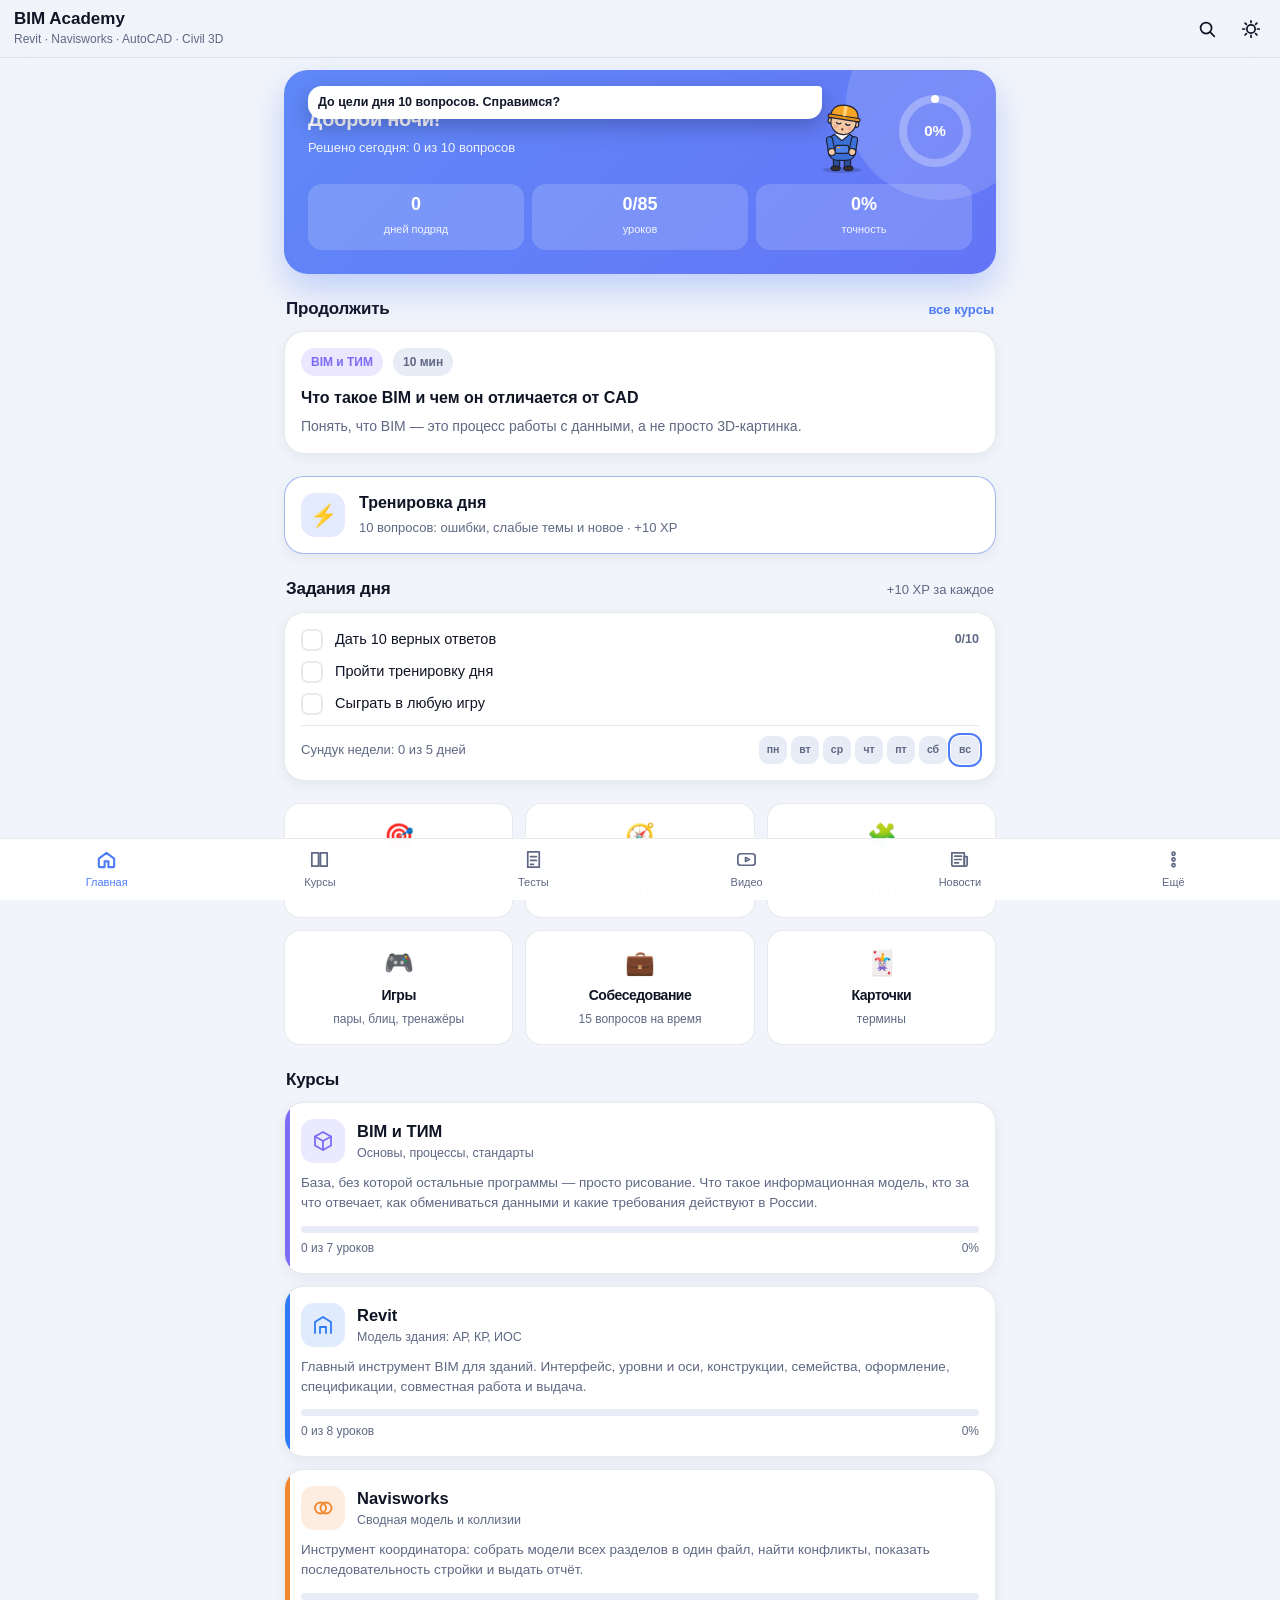
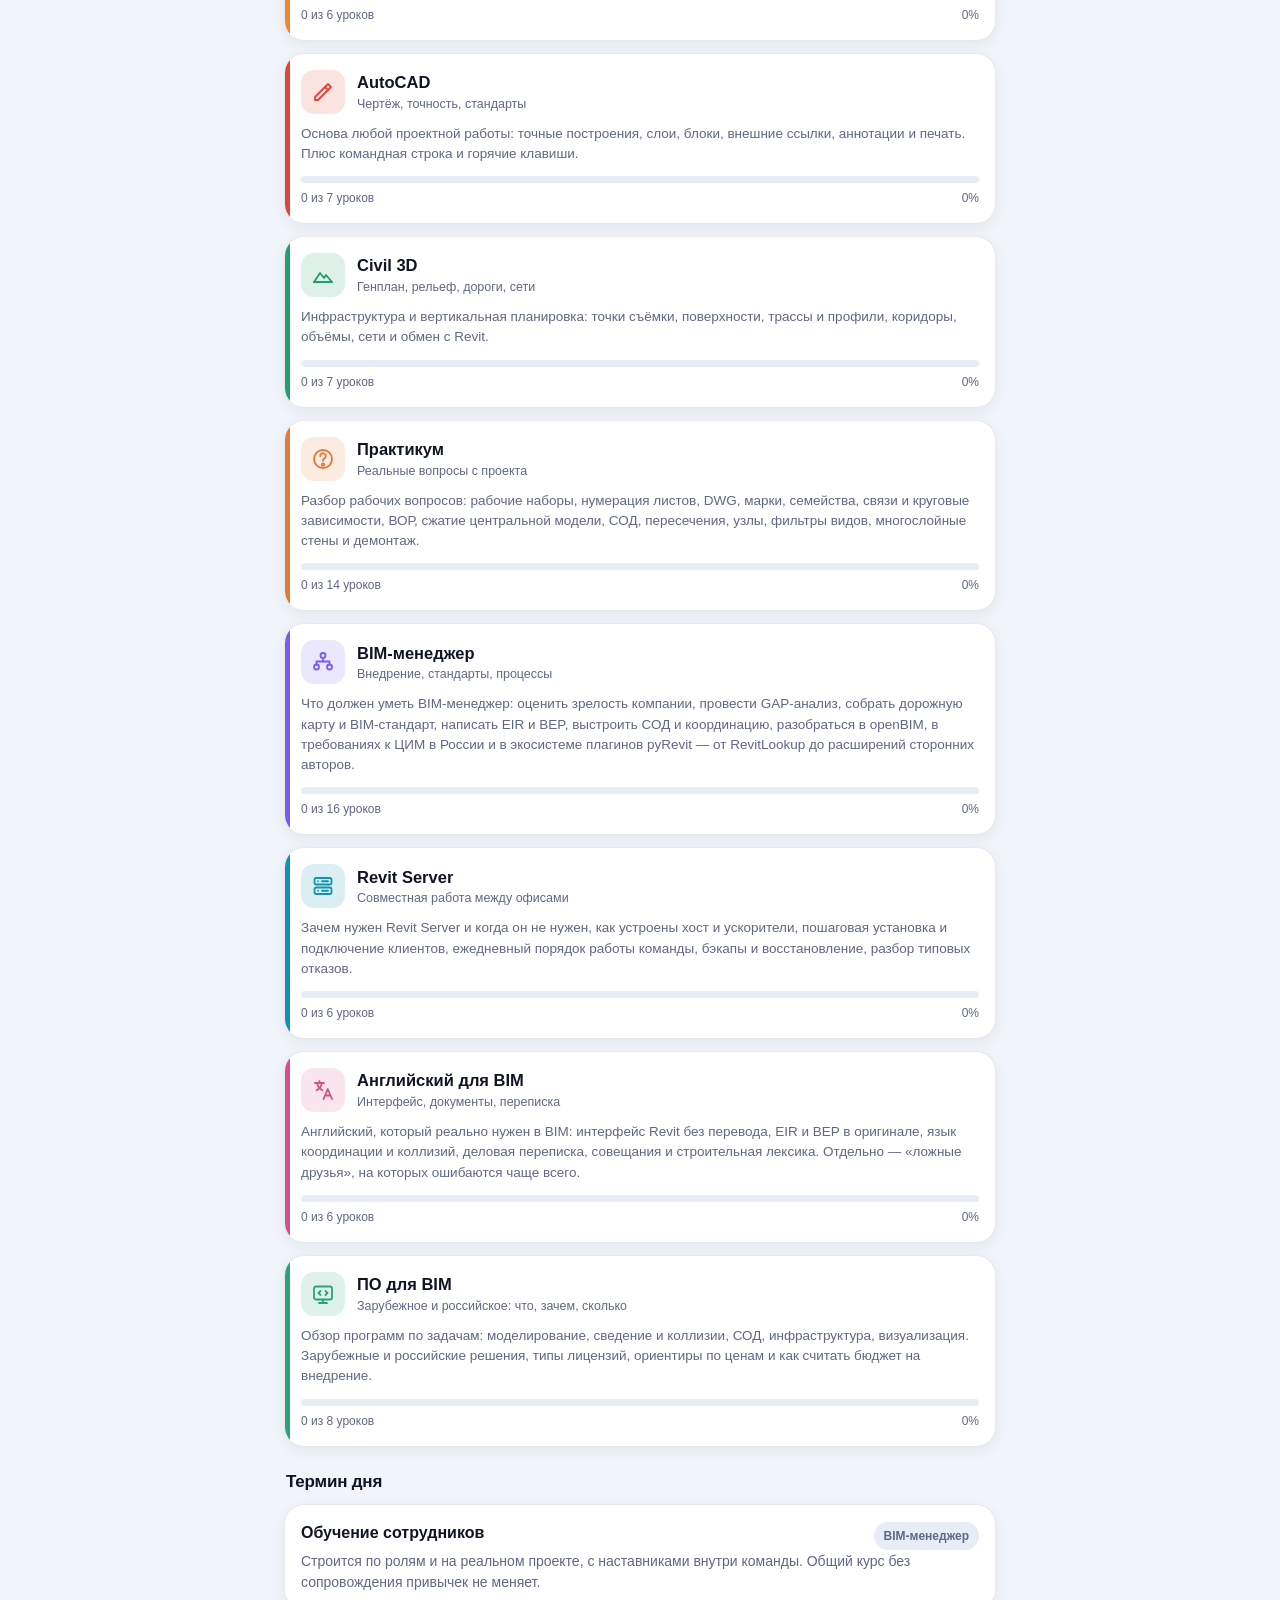
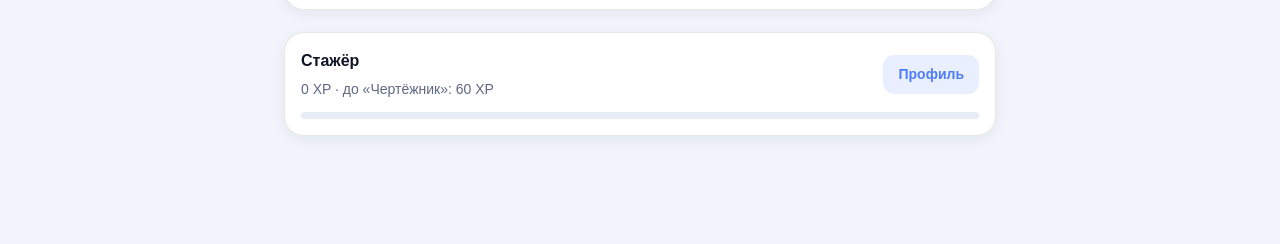
==== index.html @ f9c1efea "Sync progress across devices through Supabase with email one-time codes Progress lives in a Supabase" ====
<!doctype html>
<html lang="ru">
  <head>
    <meta charset="UTF-8" />
    <meta name="viewport" content="width=device-width, initial-scale=1.0, viewport-fit=cover" />
    <meta name="theme-color" content="#f5f6fa" media="(prefers-color-scheme: light)" />
    <meta name="theme-color" content="#0e1220" media="(prefers-color-scheme: dark)" />
    <meta name="description" content="BIM Academy — приложение для изучения Revit, Navisworks, AutoCAD, Civil 3D и BIM: уроки, схемы, видео, тесты, глоссарий и поиск." />
    <meta name="app-version" content="2026-10-15-v14" />
    <meta name="apple-mobile-web-app-capable" content="yes" />
    <meta name="apple-mobile-web-app-status-bar-style" content="black-translucent" />
    <meta name="apple-mobile-web-app-title" content="BIM Academy" />
    <meta name="mobile-web-app-capable" content="yes" />
    <title>BIM Academy — Revit, Navisworks, AutoCAD, Civil 3D</title>
    <link rel="icon" type="image/svg+xml" href="icons/bim-icon.svg" />
    <link rel="apple-touch-icon" href="icons/bim-icon-180.png" />
    <link rel="manifest" href="manifest.webmanifest" />
    <link rel="stylesheet" href="styles.css?v=14" />
    <link rel="stylesheet" href="heroes.css?v=12" />
  </head>
  <body>
    <div class="app">
      <header class="topbar" id="topbar">
        <button class="icon-btn" id="backBtn" type="button" aria-label="Назад" hidden>
          <svg viewBox="0 0 24 24" aria-hidden="true"><path d="M15 5l-7 7 7 7" /></svg>
        </button>
        <div class="topbar-title">
          <strong id="topTitle">BIM Academy</strong>
          <small id="topSubtitle">Revit · Navisworks · AutoCAD · Civil 3D</small>
        </div>
        <a class="icon-btn" href="#/search" aria-label="Поиск">
          <svg viewBox="0 0 24 24" aria-hidden="true"><circle cx="11" cy="11" r="6" /><path d="M16 16l4 4" /></svg>
        </a>
        <button class="icon-btn" id="themeBtn" type="button" aria-label="Сменить тему">
          <svg viewBox="0 0 24 24" aria-hidden="true" class="ico-sun"><circle cx="12" cy="12" r="4.5" /><path d="M12 3v2M12 19v2M3 12h2M19 12h2M5.6 5.6l1.4 1.4M17 17l1.4 1.4M18.4 5.6L17 7M7 17l-1.4 1.4" /></svg>
          <svg viewBox="0 0 24 24" aria-hidden="true" class="ico-moon"><path d="M20 14.5A8 8 0 019.5 4a8.2 8.2 0 108.7 10.5z" /></svg>
        </button>
      </header>

      <main id="view" class="view" tabindex="-1"></main>

      <nav class="tabbar" aria-label="Основная навигация">
        <a class="tab" href="#/" data-tab="home">
          <svg viewBox="0 0 24 24" aria-hidden="true"><path d="M4 11l8-6 8 6v8a1 1 0 01-1 1h-5v-6H10v6H5a1 1 0 01-1-1z" /></svg>
          <span>Главная</span>
        </a>
        <a class="tab" href="#/courses" data-tab="courses">
          <svg viewBox="0 0 24 24" aria-hidden="true"><path d="M4 5h7v14H4zM13 5h7v14h-7z" /></svg>
          <span>Курсы</span>
        </a>
        <a class="tab" href="#/tests" data-tab="tests">
          <svg viewBox="0 0 24 24" aria-hidden="true"><path d="M6 4h12v16H6z" /><path d="M9 9h6M9 13h6M9 17h3" /></svg>
          <span>Тесты</span>
        </a>
        <a class="tab" href="#/videos" data-tab="videos">
          <svg viewBox="0 0 24 24" aria-hidden="true"><rect x="3" y="6" width="18" height="12" rx="3" /><path d="M11 10l4 2-4 2z" /></svg>
          <span>Видео</span>
        </a>
        <a class="tab" href="#/news" data-tab="news">
          <svg viewBox="0 0 24 24" aria-hidden="true"><path d="M4 5h13v14H5.5A1.5 1.5 0 014 17.5z" /><path d="M17 9h3v8.5a1.5 1.5 0 01-3 0z" /><path d="M7 8.5h7M7 12h7M7 15.5h4" /></svg>
          <span>Новости</span>
        </a>
        <a class="tab" href="#/more" data-tab="more">
          <svg viewBox="0 0 24 24" aria-hidden="true"><circle cx="12" cy="6" r="1.6" /><circle cx="12" cy="12" r="1.6" /><circle cx="12" cy="18" r="1.6" /></svg>
          <span>Ещё</span>
        </a>
      </nav>
    </div>

    <div id="toast" class="toast" role="status" aria-live="polite"></div>

    <script src="data/figures.js?v=10" defer></script>
    <script src="data/course-bim.js?v=13" defer></script>
    <script src="data/course-revit.js?v=13" defer></script>
    <script src="data/course-navisworks.js?v=13" defer></script>
    <script src="data/course-autocad.js?v=2" defer></script>
    <script src="data/course-civil3d.js?v=2" defer></script>
    <script src="data/course-practice.js?v=8" defer></script>
    <script src="data/course-manager.js?v=9" defer></script>
    <script src="data/course-revit-server.js?v=10" defer></script>
    <script src="data/course-english.js?v=11" defer></script>
    <script src="data/course-software.js?v=8" defer></script>
    <script src="data/glossary.js?v=11" defer></script>
    <script src="data/videos.js?v=11" defer></script>
    <script src="data/news.js?v=8" defer></script>
    <script src="data/checklists.js?v=10" defer></script>
    <script src="data/warnings.js?v=8" defer></script>
    <script src="data/questions-extra.js?v=8" defer></script>
    <script src="heroes.js?v=12" defer></script>
    <script src="heroes-pixel.js?v=12" defer></script>
    <script src="data/cases.js?v=13" defer></script>
    <script src="data/paths.js?v=13" defer></script>
    <script src="sims.js?v=13" defer></script>
    <script src="vendor/supabase.js?v=2.45.4" defer></script>
    <script src="app.js?v=14" defer></script>
  </body>
</html>
---- styles.css ----
/* BIM Academy — оформление */
* { box-sizing: border-box; }

:root {
  --bg: #f1f4fa;
  --bg-soft: #e7ecf6;
  --surface: #ffffff;
  --surface-2: #f7f9fd;
  --text: #101526;
  --muted: #5f6884;
  --border: rgba(16, 21, 38, 0.09);
  --shadow: 0 10px 30px rgba(20, 30, 60, 0.08);
  --shadow-soft: 0 4px 14px rgba(20, 30, 60, 0.06);
  --accent: #4f7cf7;
  --ok: #1e9e6a;
  --bad: #dc4a44;
  --warn: #d98324;
  --fig-stroke: rgba(16, 21, 38, 0.24);
  --tab-h: 62px;
  --top-h: 58px;
  --radius: 20px;
  --font: -apple-system, BlinkMacSystemFont, "Segoe UI", Roboto, "Helvetica Neue", Arial, sans-serif;
}

html[data-theme="dark"] {
  --bg: #0d1120;
  --bg-soft: #141a2c;
  --surface: #161d31;
  --surface-2: #1c2439;
  --text: #eef1f9;
  --muted: #9aa5c2;
  --border: rgba(255, 255, 255, 0.09);
  --shadow: 0 14px 34px rgba(0, 0, 0, 0.45);
  --shadow-soft: 0 6px 16px rgba(0, 0, 0, 0.3);
  --accent: #6d95ff;
  --ok: #34c48b;
  --bad: #ff6b63;
  --warn: #eda44a;
  --fig-stroke: rgba(255, 255, 255, 0.26);
}

html, body { margin: 0; padding: 0; }

body {
  background: var(--bg);
  color: var(--text);
  font-family: var(--font);
  font-size: 16px;
  line-height: 1.5;
  -webkit-font-smoothing: antialiased;
  -webkit-tap-highlight-color: transparent;
  overscroll-behavior-y: none;
}

a { color: inherit; text-decoration: none; }
button { font-family: inherit; font-size: inherit; color: inherit; }

.app { min-height: 100vh; min-height: 100dvh; }

/* ---------- Верхняя панель ---------- */
.topbar {
  position: fixed;
  top: 0;
  left: 0;
  right: 0;
  z-index: 20;
  display: flex;
  align-items: center;
  gap: 6px;
  height: calc(var(--top-h) + env(safe-area-inset-top));
  padding: env(safe-area-inset-top) 10px 0;
  background: color-mix(in srgb, var(--bg) 94%, transparent);
  backdrop-filter: saturate(1.6) blur(14px);
  -webkit-backdrop-filter: saturate(1.6) blur(14px);
  border-bottom: 1px solid var(--border);
}

.topbar-title { flex: 1; min-width: 0; padding-left: 4px; }
.topbar-title strong {
  display: block;
  font-size: 17px;
  line-height: 1.2;
  white-space: nowrap;
  overflow: hidden;
  text-overflow: ellipsis;
}
.topbar-title small {
  display: block;
  color: var(--muted);
  font-size: 12px;
  white-space: nowrap;
  overflow: hidden;
  text-overflow: ellipsis;
}

.icon-btn {
  flex: 0 0 auto;
  display: grid;
  place-items: center;
  width: 38px;
  height: 38px;
  border: 0;
  border-radius: 12px;
  background: transparent;
  cursor: pointer;
  transition: background 0.15s ease, transform 0.12s ease;
}
.icon-btn[hidden] { display: none; }
.icon-btn:active { transform: scale(0.92); }
.icon-btn:hover { background: var(--bg-soft); }
.icon-btn svg {
  width: 22px;
  height: 22px;
  fill: none;
  stroke: currentColor;
  stroke-width: 1.9;
  stroke-linecap: round;
  stroke-linejoin: round;
}
.ico-moon { display: none; }
html[data-theme="dark"] .ico-sun { display: none; }
html[data-theme="dark"] .ico-moon { display: block; }

/* ---------- Основная область ---------- */
.view {
  padding: calc(var(--top-h) + env(safe-area-inset-top) + 12px) 14px
    calc(var(--tab-h) + env(safe-area-inset-bottom) + 24px);
  max-width: 760px;
  margin: 0 auto;
  outline: none;
  animation: fade 0.24s ease;
}
@keyframes fade { from { opacity: 0; transform: translateY(6px); } to { opacity: 1; transform: none; } }

/* ---------- Нижние табы ---------- */
.tabbar {
  position: fixed;
  bottom: 0;
  left: 0;
  right: 0;
  z-index: 20;
  display: flex;
  height: calc(var(--tab-h) + env(safe-area-inset-bottom));
  padding-bottom: env(safe-area-inset-bottom);
  background: color-mix(in srgb, var(--surface) 96%, transparent);
  backdrop-filter: blur(14px);
  -webkit-backdrop-filter: blur(14px);
  border-top: 1px solid var(--border);
}
.tab {
  flex: 1;
  display: flex;
  flex-direction: column;
  align-items: center;
  justify-content: center;
  gap: 3px;
  color: var(--muted);
  font-size: 11px;
  transition: color 0.15s ease;
}
.tab svg {
  width: 23px;
  height: 23px;
  fill: none;
  stroke: currentColor;
  stroke-width: 1.8;
  stroke-linecap: round;
  stroke-linejoin: round;
}
.tab span { white-space: nowrap; }
.tab.active { color: var(--accent); }
.tab.active svg { stroke-width: 2.2; }
.tab:active { transform: scale(0.94); }

/* Шесть вкладок на узком экране: ужимаем, чтобы подписи не переносились. */
@media (max-width: 400px) {
  .tab { font-size: 10px; gap: 2px; }
  .tab svg { width: 21px; height: 21px; }
}
@media (max-width: 340px) {
  .tab { font-size: 9.5px; }
  .tab svg { width: 20px; height: 20px; }
}

/* ---------- Типовые блоки ---------- */
.section { margin: 0 0 22px; }
.section-head {
  display: flex;
  align-items: baseline;
  justify-content: space-between;
  gap: 10px;
  margin: 0 2px 10px;
}
.section-head h2 { margin: 0; font-size: 17px; letter-spacing: -0.2px; }
.section-head a { color: var(--accent); font-size: 13px; font-weight: 600; }

.card {
  display: block;
  background: var(--surface);
  border: 1px solid var(--border);
  border-radius: var(--radius);
  box-shadow: var(--shadow-soft);
  padding: 16px;
}
.card + .card { margin-top: 12px; }
.card h3 { margin: 0 0 6px; font-size: 16px; }
.card p { margin: 0; color: var(--muted); font-size: 14px; }

.grid { display: grid; gap: 12px; }
.grid-2 { grid-template-columns: repeat(2, minmax(0, 1fr)); }
@media (min-width: 620px) { .grid-2 { grid-template-columns: repeat(3, minmax(0, 1fr)); } }

.muted { color: var(--muted); }
.small { font-size: 13px; }
.center { text-align: center; }
.mt { margin-top: 14px; }
.row { display: flex; align-items: center; gap: 10px; }
.row-wrap { flex-wrap: wrap; }
.spread { justify-content: space-between; }

.chip {
  display: inline-flex;
  align-items: center;
  gap: 5px;
  padding: 5px 10px;
  border-radius: 999px;
  background: var(--bg-soft);
  color: var(--muted);
  font-size: 12px;
  font-weight: 600;
  white-space: nowrap;
}
.chip.accent {
  background: color-mix(in srgb, var(--accent) 16%, transparent);
  color: var(--accent);
}
.chip.done { background: color-mix(in srgb, var(--ok) 16%, transparent); color: var(--ok); }

.btn {
  display: inline-flex;
  align-items: center;
  justify-content: center;
  gap: 8px;
  padding: 13px 18px;
  min-height: 46px;
  border: 1px solid var(--border);
  border-radius: 14px;
  background: var(--surface);
  font-size: 15px;
  font-weight: 600;
  cursor: pointer;
  transition: transform 0.12s ease, filter 0.15s ease;
}
.btn:active { transform: scale(0.98); }
.btn.primary {
  background: var(--accent);
  border-color: transparent;
  color: #fff;
  box-shadow: 0 8px 20px color-mix(in srgb, var(--accent) 34%, transparent);
}
.btn.soft {
  background: color-mix(in srgb, var(--accent) 12%, transparent);
  border-color: transparent;
  color: var(--accent);
}
.btn.block { width: 100%; }
.btn.small { min-height: 38px; padding: 8px 14px; font-size: 14px; border-radius: 11px; }
.btn[disabled] { opacity: 0.5; cursor: default; }
.btn svg { width: 18px; height: 18px; fill: none; stroke: currentColor; stroke-width: 2; stroke-linecap: round; stroke-linejoin: round; }
.btn-row { display: flex; gap: 10px; flex-wrap: wrap; }
.btn-row .btn { flex: 1; min-width: 140px; }

/* ---------- Главная ---------- */
.hero {
  position: relative;
  overflow: hidden;
  padding: 18px;
  border-radius: 24px;
  background: linear-gradient(135deg, color-mix(in srgb, var(--accent) 90%, #000 0%), color-mix(in srgb, var(--accent) 55%, #7c6cf5));
  color: #fff;
  box-shadow: 0 16px 34px color-mix(in srgb, var(--accent) 30%, transparent);
}
.hero::after {
  content: "";
  position: absolute;
  right: -40px;
  top: -60px;
  width: 190px;
  height: 190px;
  border-radius: 50%;
  background: rgba(255, 255, 255, 0.14);
  pointer-events: none;
}
.hero-top { display: flex; align-items: center; justify-content: space-between; gap: 14px; position: relative; }
.hero h1 { margin: 0 0 4px; font-size: 20px; letter-spacing: -0.3px; }
.hero p { margin: 0; font-size: 13px; opacity: 0.9; }
.hero-stats { display: flex; gap: 8px; margin-top: 16px; position: relative; }
.hero-stat {
  flex: 1;
  padding: 10px 8px;
  border-radius: 14px;
  background: rgba(255, 255, 255, 0.16);
  text-align: center;
}
.hero-stat b { display: block; font-size: 18px; line-height: 1.2; }
.hero-stat span { font-size: 11px; opacity: 0.9; }

.ring { flex: 0 0 auto; width: 74px; height: 74px; position: relative; }
.ring svg { width: 100%; height: 100%; transform: rotate(-90deg); }
.ring circle { fill: none; stroke-width: 8; stroke-linecap: round; }
.ring .track { stroke: rgba(255, 255, 255, 0.28); }
.ring .bar { stroke: #fff; transition: stroke-dasharray 0.6s ease; }
.ring b {
  position: absolute;
  inset: 0;
  display: grid;
  place-items: center;
  font-size: 15px;
}

/* ---------- Курсы ---------- */
.course-card {
  position: relative;
  display: block;
  padding: 16px;
  border-radius: var(--radius);
  background: var(--surface);
  border: 1px solid var(--border);
  box-shadow: var(--shadow-soft);
  overflow: hidden;
  transition: transform 0.14s ease, box-shadow 0.2s ease;
}
.course-card:active { transform: scale(0.985); }
.course-card::before {
  content: "";
  position: absolute;
  left: 0;
  top: 0;
  bottom: 0;
  width: 5px;
  background: var(--accent);
}
.course-card .cc-head { display: flex; align-items: center; gap: 12px; }
.course-icon {
  flex: 0 0 auto;
  width: 44px;
  height: 44px;
  display: grid;
  place-items: center;
  border-radius: 13px;
  background: color-mix(in srgb, var(--accent) 15%, transparent);
  color: var(--accent);
}
.course-icon svg { width: 24px; height: 24px; fill: none; stroke: currentColor; stroke-width: 1.8; stroke-linecap: round; stroke-linejoin: round; }
.course-card h3 { margin: 0; font-size: 16.5px; }
.course-card .cc-sub { color: var(--muted); font-size: 12.5px; }
.course-card p.cc-text { margin: 10px 0 0; color: var(--muted); font-size: 13.5px; }

.progress {
  height: 7px;
  border-radius: 999px;
  background: var(--bg-soft);
  overflow: hidden;
  margin-top: 12px;
}
.progress i {
  display: block;
  height: 100%;
  border-radius: 999px;
  background: var(--accent);
  transition: width 0.5s ease;
}
.progress-meta { display: flex; justify-content: space-between; margin-top: 6px; font-size: 12px; color: var(--muted); }

/* ---------- Список уроков ---------- */
.lesson {
  display: flex;
  align-items: center;
  gap: 12px;
  padding: 13px 14px;
  border-radius: 16px;
  background: var(--surface);
  border: 1px solid var(--border);
  transition: transform 0.12s ease;
}
.lesson + .lesson { margin-top: 8px; }
.lesson:active { transform: scale(0.99); }
.lesson-num {
  flex: 0 0 auto;
  width: 30px;
  height: 30px;
  display: grid;
  place-items: center;
  border-radius: 50%;
  border: 1.5px solid var(--border);
  color: var(--muted);
  font-size: 13px;
  font-weight: 700;
}
.lesson.is-done .lesson-num {
  background: var(--ok);
  border-color: transparent;
  color: #fff;
}
/* Пройденный урок видно с одного взгляда: тёплая заливка и зелёная кромка слева. */
.lesson.is-done {
  background: color-mix(in srgb, var(--ok) 9%, var(--surface));
  border-color: color-mix(in srgb, var(--ok) 32%, var(--border));
}
.lesson.is-done::before {
  content: "";
  position: absolute;
  left: 0;
  top: 8px;
  bottom: 8px;
  width: 3px;
  border-radius: 0 3px 3px 0;
  background: var(--ok);
}
.lesson { position: relative; overflow: hidden; }
.lesson-done-tag { color: var(--ok); font-weight: 600; }

/* Полностью пройденный курс помечается в списке курсов. */
.course-card.is-done { border-color: color-mix(in srgb, var(--ok) 40%, var(--border)); }
.course-card .cc-done {
  position: absolute;
  top: 14px;
  right: 14px;
  display: inline-flex;
  align-items: center;
  gap: 5px;
  padding: 4px 9px;
  border-radius: 999px;
  background: color-mix(in srgb, var(--ok) 16%, transparent);
  color: var(--ok);
  font-size: 11.5px;
  font-weight: 700;
}
.lesson-body { flex: 1; min-width: 0; }
.lesson-body b { display: block; font-size: 15px; font-weight: 600; }
.lesson-body span { display: block; color: var(--muted); font-size: 12.5px; }
.lesson-arrow { color: var(--muted); }
.lesson-arrow svg { width: 18px; height: 18px; fill: none; stroke: currentColor; stroke-width: 2; stroke-linecap: round; stroke-linejoin: round; }

/* ---------- Урок ---------- */
.lesson-hero { margin-bottom: 16px; }
.lesson-hero h1 { margin: 6px 0 8px; font-size: 22px; line-height: 1.25; letter-spacing: -0.4px; }
.goal {
  margin-top: 10px;
  padding: 12px 14px;
  border-radius: 14px;
  background: color-mix(in srgb, var(--accent) 10%, transparent);
  border: 1px solid color-mix(in srgb, var(--accent) 22%, transparent);
  font-size: 14px;
}
.goal b { color: var(--accent); }

.block { margin: 0 0 16px; }
.block p { margin: 0; font-size: 15.5px; line-height: 1.62; }
.block h4 { margin: 0 0 8px; font-size: 15px; }

.bullets { margin: 0; padding-left: 20px; }
.bullets li { margin-bottom: 7px; font-size: 15px; line-height: 1.55; }

.steps { margin: 0; padding: 0; list-style: none; counter-reset: st; }
.steps li {
  position: relative;
  counter-increment: st;
  padding: 0 0 12px 38px;
  font-size: 15px;
  line-height: 1.5;
}
.steps li::before {
  content: counter(st);
  position: absolute;
  left: 0;
  top: 0;
  width: 26px;
  height: 26px;
  display: grid;
  place-items: center;
  border-radius: 50%;
  background: color-mix(in srgb, var(--accent) 16%, transparent);
  color: var(--accent);
  font-size: 13px;
  font-weight: 700;
}
.steps li:not(:last-child)::after {
  content: "";
  position: absolute;
  left: 12.5px;
  top: 30px;
  bottom: 4px;
  width: 1.5px;
  background: var(--border);
}

.note {
  padding: 14px;
  border-radius: 16px;
  border: 1px solid var(--border);
  background: var(--surface);
}
.note b { display: block; margin-bottom: 4px; font-size: 14.5px; }
.note p { font-size: 14.5px; }
.note.tip { background: color-mix(in srgb, var(--ok) 10%, var(--surface)); border-color: color-mix(in srgb, var(--ok) 30%, transparent); }
.note.tip b { color: var(--ok); }
.note.warn { background: color-mix(in srgb, var(--bad) 10%, var(--surface)); border-color: color-mix(in srgb, var(--bad) 28%, transparent); }
.note.warn b { color: var(--bad); }
.note.rule { background: color-mix(in srgb, var(--warn) 12%, var(--surface)); border-color: color-mix(in srgb, var(--warn) 30%, transparent); }
.note.rule b { color: var(--warn); }

.keybox {
  padding: 14px 16px;
  border-radius: 16px;
  background: var(--surface-2);
  border: 1px dashed color-mix(in srgb, var(--accent) 40%, transparent);
}
.keybox b { display: block; margin-bottom: 8px; color: var(--accent); font-size: 13px; text-transform: uppercase; letter-spacing: 0.06em; }
.keybox ul { margin: 0; padding-left: 18px; }
.keybox li { font-size: 14.5px; margin-bottom: 6px; }

.table-wrap { overflow-x: auto; -webkit-overflow-scrolling: touch; border-radius: 14px; border: 1px solid var(--border); }
table { width: 100%; border-collapse: collapse; font-size: 14px; background: var(--surface); }
th, td { padding: 10px 12px; text-align: left; vertical-align: top; }
th { background: var(--surface-2); font-size: 12.5px; text-transform: uppercase; letter-spacing: 0.04em; color: var(--muted); white-space: nowrap; }
td { border-top: 1px solid var(--border); }
td:first-child { font-weight: 600; white-space: nowrap; }

/* ---------- Схемы ---------- */
.figure { margin: 0; }
.figure .fig-box {
  padding: 10px;
  border-radius: 16px;
  background: var(--surface);
  border: 1px solid var(--border);
  overflow-x: auto;
  -webkit-overflow-scrolling: touch;
}
.figure svg { width: 100%; min-width: 420px; height: auto; display: block; }
.figure figcaption { margin-top: 7px; color: var(--muted); font-size: 12.5px; text-align: center; }

.f-box { fill: var(--surface-2); stroke: var(--fig-stroke); stroke-width: 1.2; }
html[data-theme="dark"] .f-box { fill: rgba(255, 255, 255, 0.04); }
.f-fill { fill: color-mix(in srgb, var(--accent) 16%, transparent); stroke: none; }
.f-accent-fill { fill: var(--accent); stroke: none; }
.f-accent { fill: none; stroke: var(--accent); stroke-width: 2; stroke-linejoin: round; stroke-linecap: round; }
.f-line { fill: none; stroke: var(--muted); stroke-width: 1.4; stroke-linejoin: round; stroke-linecap: round; }
.f-dash { stroke-dasharray: 6 4; }
.f-arrow { fill: none; stroke: var(--accent); stroke-width: 1.6; stroke-linecap: round; stroke-dasharray: 5 4; }
.f-ring { fill: none; stroke: var(--border); stroke-width: 2; stroke-dasharray: 4 5; }
.f-dot { fill: var(--accent); stroke: none; }
.f-txt { fill: var(--text); font-size: 13px; font-weight: 600; font-family: var(--font); }
.f-title { fill: var(--text); font-size: 13.5px; font-weight: 700; font-family: var(--font); }
.f-dim { fill: var(--muted); font-size: 11.5px; font-family: var(--font); }
.f-accent-txt { fill: var(--accent); font-size: 12px; font-weight: 600; font-family: var(--font); }
.f-center { text-anchor: middle; }
.f-vert { writing-mode: vertical-rl; text-anchor: middle; }

/* ---------- Тесты ---------- */
.quiz-top { display: flex; align-items: center; gap: 12px; margin-bottom: 14px; }
.quiz-top .progress { flex: 1; margin: 0; }
.quiz-count { font-size: 13px; font-weight: 700; color: var(--muted); white-space: nowrap; }

.question {
  padding: 18px;
  border-radius: var(--radius);
  background: var(--surface);
  border: 1px solid var(--border);
  box-shadow: var(--shadow-soft);
}
.question .q-kind { font-size: 12px; font-weight: 700; color: var(--accent); text-transform: uppercase; letter-spacing: 0.05em; }
.question h2 { margin: 8px 0 16px; font-size: 18px; line-height: 1.35; letter-spacing: -0.2px; }

.options { display: grid; gap: 9px; }
.option {
  display: flex;
  align-items: flex-start;
  gap: 11px;
  width: 100%;
  padding: 13px 14px;
  border: 1.5px solid var(--border);
  border-radius: 14px;
  background: var(--surface-2);
  text-align: left;
  font-size: 15px;
  line-height: 1.4;
  cursor: pointer;
  transition: border-color 0.15s ease, background 0.15s ease, transform 0.1s ease;
}
.option:active { transform: scale(0.99); }
.option .mark {
  flex: 0 0 auto;
  width: 22px;
  height: 22px;
  display: grid;
  place-items: center;
  border-radius: 7px;
  border: 1.5px solid var(--muted);
  color: transparent;
  font-size: 13px;
  font-weight: 800;
}
.option.round .mark { border-radius: 50%; }
.option.sel { border-color: var(--accent); background: color-mix(in srgb, var(--accent) 10%, transparent); }
.option.sel .mark { border-color: var(--accent); background: var(--accent); color: #fff; }
.option.right { border-color: var(--ok); background: color-mix(in srgb, var(--ok) 12%, transparent); }
.option.right .mark { border-color: var(--ok); background: var(--ok); color: #fff; }
.option.wrong { border-color: var(--bad); background: color-mix(in srgb, var(--bad) 12%, transparent); }
.option.wrong .mark { border-color: var(--bad); background: var(--bad); color: #fff; }
.option[disabled] { cursor: default; }

.answer-input {
  width: 100%;
  padding: 14px;
  border-radius: 14px;
  border: 1.5px solid var(--border);
  background: var(--surface-2);
  color: var(--text);
  font-size: 16px;
  font-family: inherit;
}
.answer-input:focus { outline: none; border-color: var(--accent); }

.verdict {
  margin-top: 14px;
  padding: 14px;
  border-radius: 14px;
  font-size: 14.5px;
  animation: fade 0.2s ease;
}
.verdict.ok { background: color-mix(in srgb, var(--ok) 13%, transparent); border: 1px solid color-mix(in srgb, var(--ok) 30%, transparent); }
.verdict.no { background: color-mix(in srgb, var(--bad) 13%, transparent); border: 1px solid color-mix(in srgb, var(--bad) 30%, transparent); }
.verdict b { display: block; margin-bottom: 4px; }
.verdict.ok b { color: var(--ok); }
.verdict.no b { color: var(--bad); }
.verdict .ans-label { color: var(--ok); }

.result-ring { width: 132px; height: 132px; margin: 6px auto 14px; position: relative; }
.result-ring svg { width: 100%; height: 100%; transform: rotate(-90deg); }
.result-ring circle { fill: none; stroke-width: 11; stroke-linecap: round; }
.result-ring .track { stroke: var(--bg-soft); }
.result-ring .bar { stroke: var(--accent); }
.result-ring b { position: absolute; inset: 0; display: grid; place-items: center; font-size: 28px; }

.mistake {
  padding: 13px 14px;
  border-radius: 14px;
  background: var(--surface);
  border: 1px solid var(--border);
  border-left: 4px solid var(--bad);
  font-size: 14px;
}
.mistake + .mistake { margin-top: 8px; }
.mistake b { display: block; margin-bottom: 5px; font-size: 14.5px; }
.mistake .ans { color: var(--ok); font-weight: 600; }

/* ---------- Поиск ---------- */
.search-wrap { position: relative; margin-bottom: 14px; }
.search-field {
  width: 100%;
  padding: 14px 14px 14px 44px;
  border-radius: 16px;
  border: 1.5px solid var(--border);
  background: var(--surface);
  color: var(--text);
  font-size: 16px;
  font-family: inherit;
  box-shadow: var(--shadow-soft);
}
.search-field:focus { outline: none; border-color: var(--accent); }
.search-wrap svg {
  position: absolute;
  left: 14px;
  top: 50%;
  transform: translateY(-50%);
  width: 20px;
  height: 20px;
  fill: none;
  stroke: var(--muted);
  stroke-width: 2;
  stroke-linecap: round;
}
.result {
  display: block;
  padding: 13px 14px;
  border-radius: 14px;
  background: var(--surface);
  border: 1px solid var(--border);
}
.result + .result { margin-top: 8px; }
.result .kind { font-size: 11.5px; font-weight: 700; text-transform: uppercase; letter-spacing: 0.05em; color: var(--accent); }
.result b { display: block; margin: 3px 0; font-size: 15px; font-weight: 600; }
.result span { color: var(--muted); font-size: 13px; }
mark { background: color-mix(in srgb, var(--accent) 26%, transparent); color: inherit; border-radius: 4px; padding: 0 2px; }

/* ---------- Глоссарий ---------- */
.term {
  border-radius: 14px;
  background: var(--surface);
  border: 1px solid var(--border);
  overflow: hidden;
}
.term + .term { margin-top: 8px; }
.term summary {
  display: flex;
  align-items: center;
  gap: 8px;
  padding: 13px 14px;
  cursor: pointer;
  list-style: none;
  font-weight: 600;
}
.term summary::-webkit-details-marker { display: none; }
.term summary::after { content: "+"; margin-left: auto; color: var(--muted); font-size: 18px; }
.term[open] summary::after { content: "−"; }
.term .term-body { padding: 0 14px 14px; font-size: 14.5px; color: var(--muted); }
.term .term-full { font-size: 12.5px; color: var(--muted); font-weight: 500; }

/* ---------- Видео ---------- */
.video-card {
  display: block;
  padding: 14px;
  border-radius: 16px;
  background: var(--surface);
  border: 1px solid var(--border);
}
.video-card + .video-card { margin-top: 9px; }
.video-card .vc-top { display: flex; gap: 12px; align-items: center; }
.play {
  flex: 0 0 auto;
  width: 44px;
  height: 44px;
  display: grid;
  place-items: center;
  border-radius: 13px;
  background: color-mix(in srgb, var(--accent) 15%, transparent);
  color: var(--accent);
}
.play svg { width: 22px; height: 22px; fill: currentColor; stroke: none; }
.video-card b { display: block; font-size: 15px; font-weight: 600; line-height: 1.3; }
.video-card span { color: var(--muted); font-size: 12.5px; }
.video-card p { margin: 9px 0 0; color: var(--muted); font-size: 13.5px; }

/* ---------- Достижения / статистика ---------- */
.badge {
  padding: 13px;
  border-radius: 16px;
  background: var(--surface);
  border: 1px solid var(--border);
  text-align: center;
  opacity: 0.45;
  filter: grayscale(1);
}
.badge.on { opacity: 1; filter: none; border-color: color-mix(in srgb, var(--accent) 40%, transparent); }
.badge .em { font-size: 24px; }
.badge b { display: block; margin-top: 4px; font-size: 13px; }
.badge span { color: var(--muted); font-size: 11.5px; line-height: 1.3; display: block; }

.stat-tile {
  display: block;
  padding: 14px;
  border-radius: 16px;
  background: var(--surface);
  border: 1px solid var(--border);
  text-align: center;
}
.stat-tile b { display: block; font-size: 22px; letter-spacing: -0.5px; }
.stat-tile span { color: var(--muted); font-size: 12px; }

.menu-item {
  display: flex;
  align-items: center;
  gap: 12px;
  width: 100%;
  padding: 14px;
  border: 1px solid var(--border);
  border-radius: 15px;
  background: var(--surface);
  text-align: left;
  font-size: 15px;
  cursor: pointer;
}
.menu-item + .menu-item { margin-top: 8px; }
.menu-item span.mi-sub { display: block; color: var(--muted); font-size: 12.5px; }
.menu-item .mi-body { flex: 1; min-width: 0; }
.menu-item .mi-ico { font-size: 20px; }

.check-row { text-align: left; cursor: pointer; }
.check-row .cb {
  flex: 0 0 auto;
  width: 22px;
  height: 22px;
  display: grid;
  place-items: center;
  border-radius: 7px;
  border: 1.5px solid var(--muted);
  font-size: 13px;
  font-weight: 700;
  line-height: 1;
  color: transparent;
  transition: background 0.15s ease, border-color 0.15s ease, color 0.15s ease;
}
.check-row.on { border-color: color-mix(in srgb, var(--accent) 45%, var(--border)); }
.check-row.on .cb { background: var(--accent); border-color: var(--accent); color: #fff; }
.check-row.on .mi-body b { color: var(--muted); text-decoration: line-through; text-decoration-thickness: 1px; }

.segmented { display: flex; gap: 6px; padding: 4px; border-radius: 14px; background: var(--bg-soft); }
.segmented button {
  flex: 1;
  padding: 9px 6px;
  border: 0;
  border-radius: 11px;
  background: transparent;
  font-size: 13.5px;
  font-weight: 600;
  color: var(--muted);
  cursor: pointer;
}
.segmented button.on { background: var(--surface); color: var(--text); box-shadow: var(--shadow-soft); }

.filters { display: flex; gap: 7px; overflow-x: auto; padding-bottom: 4px; margin-bottom: 12px; -webkit-overflow-scrolling: touch; }
.filters button {
  flex: 0 0 auto;
  padding: 8px 14px;
  border-radius: 999px;
  border: 1px solid var(--border);
  background: var(--surface);
  font-size: 13px;
  font-weight: 600;
  color: var(--muted);
  cursor: pointer;
}
.filters button.on { background: var(--accent); border-color: transparent; color: #fff; }

.empty { padding: 34px 16px; text-align: center; color: var(--muted); }
.empty .em { font-size: 34px; display: block; margin-bottom: 8px; }

.toast {
  position: fixed;
  left: 50%;
  bottom: calc(var(--tab-h) + env(safe-area-inset-bottom) + 16px);
  transform: translate(-50%, 20px);
  z-index: 40;
  max-width: 88vw;
  padding: 12px 18px;
  border-radius: 14px;
  background: #111827;
  color: #fff;
  font-size: 14px;
  box-shadow: 0 12px 30px rgba(0, 0, 0, 0.3);
  opacity: 0;
  pointer-events: none;
  transition: opacity 0.2s ease, transform 0.2s ease;
}
.toast.show { opacity: 1; transform: translate(-50%, 0); }

.file-input { display: none; }

@media (min-width: 720px) {
  .view { padding-left: 24px; padding-right: 24px; }
  .hero { padding: 24px; }
}

/* ---------- Таблицы-карточки на телефоне ---------- */
td:first-child { white-space: normal; min-width: 96px; }
@media (max-width: 560px) {
  th { white-space: normal; }
  td { overflow-wrap: anywhere; }
  .t-cards { border: 0; border-radius: 0; overflow: visible; }
  .t-cards table, .t-cards tbody, .t-cards tr, .t-cards td { display: block; width: 100%; background: none; }
  .t-cards thead { display: none; }
  .t-cards tr {
    background: var(--surface);
    border: 1px solid var(--border);
    border-radius: 14px;
    padding: 10px 14px;
  }
  .t-cards tr + tr { margin-top: 8px; }
  .t-cards td { border: 0; padding: 4px 0; min-width: 0; }
  .t-cards td::before {
    content: attr(data-label);
    display: block;
    font-size: 11px;
    font-weight: 700;
    letter-spacing: 0.04em;
    text-transform: uppercase;
    color: var(--muted);
    margin-bottom: 1px;
  }
  .t-cards td:first-child { font-size: 15px; padding-bottom: 6px; border-bottom: 1px solid var(--border); margin-bottom: 4px; }
  .t-cards td:first-child::before { display: none; }
}

/* ---------- Крупный просмотр схем ---------- */
.figure .fig-box { position: relative; cursor: zoom-in; }
.fig-zoom {
  position: absolute;
  right: 8px;
  top: 8px;
  width: 30px;
  height: 30px;
  display: grid;
  place-items: center;
  border-radius: 10px;
  background: color-mix(in srgb, var(--accent) 14%, var(--surface));
  color: var(--accent);
  font-size: 16px;
  pointer-events: none;
}
body.no-scroll { overflow: hidden; }
.zoom {
  position: fixed;
  inset: 0;
  z-index: 100;
  display: flex;
  flex-direction: column;
  background: var(--bg);
  padding: max(10px, env(safe-area-inset-top)) 10px max(10px, env(safe-area-inset-bottom));
}
.zoom-bar { display: flex; align-items: center; justify-content: flex-end; gap: 6px; padding-bottom: 8px; }
.zoom-bar .icon-btn { font-size: 20px; font-weight: 700; background: var(--surface); border: 1px solid var(--border); }
.zoom-pct { min-width: 54px; text-align: center; font-size: 13px; font-weight: 700; color: var(--muted); }
.zoom-stage {
  flex: 1;
  overflow: auto;
  -webkit-overflow-scrolling: touch;
  touch-action: pan-x pan-y;
  border-radius: 16px;
  background: var(--surface);
  border: 1px solid var(--border);
  display: flex;
  align-items: safe center;
}
.zoom-inner { width: 100%; flex: none; padding: 12px; }
.zoom-inner svg { width: 100%; height: auto; display: block; }
.zoom-hint { margin: 8px 0 0; text-align: center; font-size: 12px; color: var(--muted); }

/* ---------- Собеседование и таймеры ---------- */
.quiz-timer {
  font-variant-numeric: tabular-nums;
  font-size: 13px;
  font-weight: 700;
  padding: 4px 9px;
  border-radius: 999px;
  background: color-mix(in srgb, var(--accent) 12%, transparent);
  color: var(--accent);
}
.quiz-timer.low { background: color-mix(in srgb, var(--bad) 14%, transparent); color: var(--bad); }
.iv-row { display: grid; grid-template-columns: minmax(0, 1.2fr) 1fr auto; align-items: center; gap: 10px; font-size: 14px; }
.iv-row + .iv-row { margin-top: 10px; }
.iv-row .progress { margin: 0; }
.iv-row b { font-variant-numeric: tabular-nums; }
.hero h2 { position: relative; margin: 4px 0 6px; font-size: 19px; letter-spacing: -0.3px; }
.hero p { position: relative; }
.hero-kicker { position: relative; font-size: 11.5px; font-weight: 700; letter-spacing: 0.05em; text-transform: uppercase; opacity: 0.85; }
.big { margin: 0 0 4px; font-size: 34px; font-weight: 800; letter-spacing: -0.5px; color: var(--text); }

/* ---------- Игры ---------- */
.match { display: grid; grid-template-columns: 1fr 1fr; gap: 8px; }
.match.wide { grid-template-columns: 0.75fr 1.25fr; }
.m-col { display: grid; gap: 8px; align-content: start; }
.m-cell {
  min-height: 52px;
  padding: 10px 11px;
  border-radius: 14px;
  border: 1.5px solid var(--border);
  background: var(--surface);
  color: var(--text);
  font: inherit;
  font-size: 13.5px;
  line-height: 1.3;
  text-align: left;
  cursor: pointer;
  transition: transform 0.12s, background 0.15s, border-color 0.15s, opacity 0.25s;
}
.m-cell:active { transform: scale(0.98); }
.m-cell.sel { border-color: var(--accent); background: color-mix(in srgb, var(--accent) 12%, var(--surface)); }
.m-cell.done { border-color: color-mix(in srgb, var(--ok) 40%, transparent); background: color-mix(in srgb, var(--ok) 10%, var(--surface)); color: var(--muted); opacity: 0.55; cursor: default; }
.m-cell.miss { border-color: var(--bad); background: color-mix(in srgb, var(--bad) 12%, var(--surface)); animation: shake 0.35s; }
.order-item .mark { font-size: 12px; font-weight: 800; }
.option.wrong.order-item { animation: shake 0.35s; }
@keyframes shake {
  0%, 100% { transform: translateX(0); }
  25% { transform: translateX(-5px); }
  75% { transform: translateX(5px); }
}
.blitz-btns { display: grid; grid-template-columns: 1fr 1fr; gap: 10px; }
.blitz-btns .btn { min-height: 56px; font-size: 16px; }
.question.blitz h2 { min-height: 4.2em; }
.question.flash-ok { animation: flashOk 0.4s; }
.question.flash-no { animation: flashNo 0.4s; }
@keyframes flashOk { from { box-shadow: 0 0 0 3px var(--ok); } to { box-shadow: var(--shadow-soft); } }
@keyframes flashNo { from { box-shadow: 0 0 0 3px var(--bad); } to { box-shadow: var(--shadow-soft); } }
@media (prefers-reduced-motion: reduce) {
  .m-cell.miss, .option.wrong.order-item, .question.flash-ok, .question.flash-no { animation: none; }
}

/* ---------- Компаньон на главной ---------- */
.hero-top > div:first-child { min-width: 0; flex: 1; }
.companion {
  position: static;
  flex: none;
  width: 92px;
  margin: -10px -4px -12px;
  color: #fff;
  cursor: pointer;
  z-index: 2;
  -webkit-tap-highlight-color: transparent;
}
.companion:focus-visible { outline: 2px solid #fff; outline-offset: 2px; border-radius: 14px; }
.companion-art .px-svg { width: 84%; margin: 6px auto 0; }
.companion-bubble {
  position: absolute;
  z-index: 3;
  top: -8px;
  left: 0;
  right: 150px;
  padding: 8px 10px;
  border-radius: 14px 4px 14px 14px;
  background: #fff;
  color: #12172a;
  font-size: 12.5px;
  font-weight: 600;
  line-height: 1.35;
  box-shadow: 0 8px 20px rgba(10, 14, 40, 0.25);
  opacity: 0;
  transform: translateY(-4px) scale(0.96);
  transform-origin: 100% 30%;
  transition: opacity 0.3s, transform 0.3s;
  pointer-events: none;
}
.companion-bubble.show { opacity: 1; transform: none; }
@media (max-width: 360px) { .companion { width: 76px; } .companion-bubble { right: 130px; } }

.hero-picks { display: grid; grid-template-columns: repeat(3, minmax(0, 1fr)); gap: 8px; }
.hero-pick {
  display: grid;
  gap: 2px;
  justify-items: center;
  padding: 8px 6px 10px;
  border-radius: 16px;
  border: 1.5px solid var(--border);
  background: var(--surface);
  color: var(--text);
  font: inherit;
  text-align: center;
  cursor: pointer;
  min-width: 0;
}
.hero-pick.on { border-color: var(--accent); background: color-mix(in srgb, var(--accent) 10%, var(--surface)); }
.hero-pick b { font-size: 12.5px; line-height: 1.25; }
.hero-pick > span:last-child { font-size: 11px; color: var(--muted); }
.hp-art { width: 100%; max-width: 78px; border-radius: 12px; background: var(--bg-soft); color: var(--accent); padding: 4px 6px 0; }
.hp-art .px-svg { width: 86%; margin: 4px auto 0; }
.hp-none { display: grid; place-items: center; aspect-ratio: 160 / 150; font-size: 26px; padding: 0; }

/* ---------- Освоение тем ---------- */
.mb { margin-bottom: 10px; }
.lesson-master-tag { color: var(--warn); font-weight: 700; }
.lesson-review-tag { color: var(--accent); font-weight: 700; }
.lesson.is-faded { opacity: 0.72; filter: saturate(0.55); }
.lesson.is-faded::before { content: ""; position: absolute; left: 0; top: 0; bottom: 0; width: 4px; background: var(--accent); opacity: 0.6; }

/* ---------- Тренировка дня и задания ---------- */
.daily-cta {
  display: flex; align-items: center; gap: 14px; padding: 14px 16px; border-radius: var(--radius);
  background: var(--surface); border: 1.5px solid color-mix(in srgb, var(--accent) 45%, var(--border));
  color: var(--text); text-decoration: none; box-shadow: var(--shadow-soft);
}
.daily-cta.done { border-color: color-mix(in srgb, var(--ok) 45%, var(--border)); }
.dc-ico { width: 44px; height: 44px; flex: none; display: grid; place-items: center; border-radius: 14px; font-size: 22px; font-weight: 800;
  background: color-mix(in srgb, var(--accent) 15%, transparent); color: var(--accent); }
.daily-cta.done .dc-ico { background: color-mix(in srgb, var(--ok) 15%, transparent); color: var(--ok); }
.dc-body b { display: block; font-size: 16px; }
.dc-body span { font-size: 13px; color: var(--muted); }
.review-cta { display: block; margin-top: 8px; padding: 10px 14px; border-radius: 14px; text-decoration: none; font-weight: 700; font-size: 14px;
  color: var(--accent); background: color-mix(in srgb, var(--accent) 10%, transparent); }
.quests { display: grid; gap: 10px; }
.quest { display: grid; grid-template-columns: 24px 1fr auto; gap: 10px; align-items: center; font-size: 14.5px; }
.q-box { width: 22px; height: 22px; border-radius: 7px; border: 2px solid var(--border); display: grid; place-items: center; font-size: 13px; font-weight: 800; color: #fff; }
.quest.on .q-box { background: var(--ok); border-color: var(--ok); }
.quest.on .q-t { color: var(--muted); text-decoration: line-through; }
.q-n { font-size: 12.5px; font-weight: 700; color: var(--muted); font-variant-numeric: tabular-nums; }
.week-row { display: flex; flex-wrap: wrap; align-items: center; justify-content: space-between; gap: 8px; padding-top: 10px; border-top: 1px solid var(--border); }
.week-dots { display: flex; gap: 4px; }
.wd { width: 28px; height: 28px; display: grid; place-items: center; border-radius: 9px; font-size: 10.5px; font-weight: 700; background: var(--bg-soft); color: var(--muted); }
.wd.on { background: var(--ok); color: #fff; }
.wd.today { outline: 2px solid var(--accent); outline-offset: 1px; }
.hero-stat .frz { font-size: 11px; font-weight: 700; }

/* ---------- Календарь занятий ---------- */
.heatmap { display: grid; grid-auto-flow: column; grid-template-rows: repeat(7, 1fr); gap: 3px; justify-content: start; overflow-x: auto; padding-bottom: 2px; }
.hm-c { width: 14px; height: 14px; border-radius: 3px; background: var(--bg-soft); display: inline-block; }
.hm-1 { background: color-mix(in srgb, var(--ok) 30%, var(--bg-soft)); }
.hm-2 { background: color-mix(in srgb, var(--ok) 60%, var(--bg-soft)); }
.hm-3 { background: var(--ok); }
.hm-f { background: #7ec8ff; }
.hm-future { background: transparent; }
.hm-today { outline: 2px solid var(--accent); outline-offset: 0; }
.hm-legend { display: flex; flex-wrap: wrap; align-items: center; gap: 5px; margin-top: 10px; font-size: 11.5px; color: var(--muted); }
.hm-legend .hm-c { width: 11px; height: 11px; }
.week-cmp { display: grid; grid-template-columns: repeat(3, minmax(0, 1fr)); gap: 8px; margin-top: 14px; }
.week-cmp div { background: var(--surface-2); border-radius: 12px; padding: 9px 10px; }
.week-cmp b { display: block; font-size: 18px; font-variant-numeric: tabular-nums; }
.week-cmp b.up { color: var(--ok); }
.week-cmp b.down { color: var(--bad); }
.week-cmp span { font-size: 11.5px; color: var(--muted); }
.remind { display: flex; flex-wrap: wrap; align-items: center; gap: 8px; }
.remind input[type="time"] { font: inherit; padding: 7px 10px; border-radius: 10px; border: 1.5px solid var(--border); background: var(--surface); color: var(--text); }

/* ---------- Вопрос посреди урока ---------- */
.inq { padding: 14px; border-radius: 18px; border: 1.5px dashed color-mix(in srgb, var(--accent) 45%, var(--border)); background: color-mix(in srgb, var(--accent) 5%, var(--surface)); }
.inq > b { display: block; margin: 6px 0 12px; font-size: 15.5px; line-height: 1.35; }
.inq .q-kind { font-size: 11.5px; font-weight: 800; text-transform: uppercase; letter-spacing: 0.05em; color: var(--accent); }
.inq-v .verdict { margin-top: 10px; }
.verdict.mid { background: color-mix(in srgb, var(--warn) 13%, transparent); border: 1px solid color-mix(in srgb, var(--warn) 30%, transparent); }
.verdict.mid b { color: var(--warn); }

/* ---------- Озвучка и словарь ---------- */
.say { border: 0; background: color-mix(in srgb, var(--accent) 12%, transparent); color: var(--accent); border-radius: 8px; padding: 1px 6px; margin-left: 6px; font-size: 13px; cursor: pointer; vertical-align: 1px; }
.say:active { transform: scale(0.94); }
.vocab { display: grid; gap: 0; padding-top: 4px; padding-bottom: 4px; }
.voc { display: grid; grid-template-columns: auto auto 1fr; align-items: center; gap: 4px 6px; padding: 9px 0; border-bottom: 1px solid var(--border); }
.voc:last-child { border-bottom: 0; }
.voc span { justify-self: end; text-align: right; color: var(--muted); font-size: 13.5px; }

/* ---------- Тренажёры ---------- */
.sim { border-radius: 20px; border: 1.5px solid color-mix(in srgb, var(--accent) 40%, var(--border)); background: var(--surface); overflow: hidden; }
.sim-head { padding: 14px 14px 4px; }
.sim-head .q-kind { font-size: 11.5px; font-weight: 800; text-transform: uppercase; letter-spacing: 0.05em; color: var(--accent); }
.sim-head b { display: block; font-size: 16px; margin-top: 4px; }
.sim-head p { margin: 4px 0 0; color: var(--muted); font-size: 13.5px; }
.sim-body { padding: 10px 14px 14px; }
.sim-stage { border-radius: 14px; overflow: hidden; border: 1px solid var(--border); }
.sim-svg { display: block; width: 100%; height: auto; }
.sim-controls { display: grid; gap: 4px; margin-top: 12px; }
.sim-row { display: flex; justify-content: space-between; font-size: 13.5px; color: var(--muted); margin-top: 6px; }
.sim-row b { color: var(--text); font-variant-numeric: tabular-nums; }
.sim-range { width: 100%; accent-color: var(--accent); }
.sim-ticks { display: flex; justify-content: space-between; font-size: 11px; color: var(--muted); padding: 0 2px; }
.sim-out { margin-top: 12px; }
.sim-list { list-style: none; padding: 0; margin: 0; display: grid; gap: 6px; }
.sim-list li { display: grid; grid-template-columns: 12px auto 1fr; gap: 8px; align-items: center; font-size: 13.5px; }
.sim-list li span:last-child { color: var(--muted); }
.sim-dot { width: 12px; height: 12px; border-radius: 4px; }
.sim-note { margin: 10px 0 0; font-size: 12px; color: var(--muted); }
.sim-ok { margin: 10px 0 0; font-size: 13.5px; color: var(--ok); font-weight: 600; }
.sim-task { margin: 0 0 10px; padding: 9px 12px; border-radius: 12px; font-size: 13.5px; background: color-mix(in srgb, var(--accent) 10%, transparent); }
.sim-verdict { padding: 12px 14px; border-radius: 14px; }
.sim-verdict b { display: block; margin-bottom: 4px; }
.sim-verdict p { margin: 4px 0 0; font-size: 13.5px; }
.sim-v-ok { background: color-mix(in srgb, var(--ok) 12%, transparent); }
.sim-v-ok b { color: var(--ok); }
.sim-v-warn { background: color-mix(in srgb, var(--warn) 14%, transparent); }
.sim-v-warn b { color: var(--warn); }
.sim-v-bad { background: color-mix(in srgb, var(--bad) 12%, transparent); }
.sim-v-bad b { color: var(--bad); }
.sim-lod { display: grid; grid-template-columns: minmax(0, 0.9fr) minmax(0, 1.1fr); gap: 12px; align-items: start; }
@media (max-width: 480px) { .sim-lod { grid-template-columns: minmax(0, 1fr); } }
/* элементы схем тренажёров */
.sim-bg { fill: var(--surface-2); }
.sim-band { fill: color-mix(in srgb, var(--accent) 10%, transparent); }
.sim-band2 { fill: color-mix(in srgb, var(--warn) 9%, transparent); }
.sim-slab { fill: color-mix(in srgb, var(--muted) 45%, var(--surface)); }
.sim-obj { stroke-width: 1.4; }
.sim-cut { fill: var(--text); stroke: var(--text); }
.sim-proj { fill: color-mix(in srgb, var(--accent) 35%, var(--surface)); stroke: var(--accent); }
.sim-beyond { fill: color-mix(in srgb, var(--warn) 30%, var(--surface)); stroke: var(--warn); stroke-dasharray: 3 2; }
.sim-hidden { fill: transparent; stroke: var(--muted); stroke-dasharray: 2 3; opacity: 0.6; }
.sim-win { stroke-width: 1.4; }
.sim-win.sim-cut { fill: color-mix(in srgb, #5fe1ff 55%, var(--surface)); stroke: var(--text); stroke-width: 2.4; }
.sim-dot.sim-cut { background: var(--text); }
.sim-dot.sim-proj { background: var(--accent); }
.sim-dot.sim-beyond { background: var(--warn); }
.sim-dot.sim-hidden { background: transparent; border: 1.5px dashed var(--muted); }
.sim-l-top, .sim-l-bot, .sim-l-cut, .sim-l-depth { stroke-width: 1.5; }
.sim-l-top { stroke: var(--accent); stroke-dasharray: 6 3; }
.sim-l-cut { stroke: var(--bad); stroke-width: 2.2; }
.sim-l-bot { stroke: var(--accent); stroke-dasharray: 6 3; }
.sim-l-depth { stroke: var(--warn); stroke-dasharray: 2 3; }
.sim-lbl { fill: var(--muted); font: 600 10px var(--font); }
.sim-clr { fill: none; stroke: var(--warn); stroke-dasharray: 4 3; stroke-width: 1.5; }
.sim-duct { fill: color-mix(in srgb, var(--accent) 25%, var(--surface)); stroke: var(--accent); stroke-width: 2; }
.sim-pipe { stroke-width: 2; }
.sim-st-ok { fill: color-mix(in srgb, var(--ok) 25%, var(--surface)); stroke: var(--ok); }
.sim-st-warn { fill: color-mix(in srgb, var(--warn) 30%, var(--surface)); stroke: var(--warn); }
.sim-st-bad { fill: color-mix(in srgb, var(--bad) 30%, var(--surface)); stroke: var(--bad); }
.sim-mass { fill: color-mix(in srgb, var(--accent) 18%, transparent); stroke: var(--accent); stroke-dasharray: 5 4; stroke-width: 1.5; }
.sim-frame { fill: color-mix(in srgb, var(--muted) 30%, var(--surface)); stroke: var(--text); stroke-width: 1.5; }
.sim-leaf { fill: color-mix(in srgb, var(--accent) 25%, var(--surface)); stroke: var(--text); stroke-width: 1.5; }
.sim-handle { fill: var(--text); }
.sim-swing { fill: none; stroke: var(--muted); stroke-dasharray: 4 3; stroke-width: 1.2; }
.sim-trim { fill: none; stroke: var(--warn); stroke-width: 2; }
.sim-hw { fill: var(--warn); }
.sim-tag { fill: var(--surface); stroke: var(--ok); stroke-width: 1.5; }
.sim-lbl-tag { fill: var(--ok); }

/* ---------- Траектории и сертификат ---------- */
.path-strip { display: grid; grid-auto-flow: column; grid-auto-columns: minmax(250px, 78%); gap: 10px; overflow-x: auto; padding-bottom: 4px; scroll-snap-type: x mandatory; }
.path-strip .path-card { scroll-snap-align: start; }
.path-card { display: block; text-decoration: none; color: var(--text); }
.path-card h3 { margin: 0; font-size: 15.5px; }
.path-card .row { gap: 10px; }
.path-card.is-done { border-color: color-mix(in srgb, var(--ok) 40%, var(--border)); }
.path-ico { width: 40px; height: 40px; flex: none; display: grid; place-items: center; border-radius: 12px; font-size: 22px; background: var(--bg-soft); }
.big-ico { width: 52px; height: 52px; font-size: 28px; }
.cert-canvas { width: 100%; height: auto; display: block; border-radius: 14px; border: 1px solid var(--border); box-shadow: var(--shadow-soft); }

/* ---------- Синхронизация ---------- */
.sync-mail { overflow-wrap: anywhere; }
.sync-dot { width: 10px; height: 10px; border-radius: 50%; background: var(--muted); display: inline-block; }
.sync-dot.ok { background: var(--ok); }
.sync-dot.syncing { background: var(--accent); animation: syncPulse 1s ease-in-out infinite; }
.sync-dot.error { background: var(--bad); }
.sync-dot.offline { background: var(--warn); }
@keyframes syncPulse { 50% { opacity: 0.3; } }
---- heroes.css ----
/* Персонажи-компаньоны: контуры, позы и анимации */
.hero-svg { display: block; width: 100%; height: auto; overflow: visible; }
.hero-svg .o { stroke: #1d2133; stroke-width: 2; stroke-linejoin: round; }
.hero-svg .ln { fill: none; stroke: #1d2133; stroke-width: 2.2; stroke-linecap: round; }
.hero-svg .shadow { fill: rgba(10, 14, 30, 0.18); }
.hero-svg .z { font: 800 13px/1 system-ui, sans-serif; fill: currentColor; }

.hero-svg .arm,
.hero-svg .head,
.hero-svg .eyes,
.hero-svg .tail,
.hero-svg .page,
.hero-svg .figure-root,
.hero-svg .breath,
.hero-svg .mug,
.hero-svg .pop,
.hero-svg .cf,
.hero-svg .log,
.hero-svg .spark,
.hero-svg .tw,
.hero-svg .z { transform-box: fill-box; }
.hero-svg .arm, .hero-svg .held { transform-box: view-box; transition: transform 0.4s ease; }
.hero-svg { --sip: 118deg; --sipc: -100deg; }
.hero-cat { --sip: 150deg; --sipc: -132deg; }
.hero-svg .eyes { transform-origin: 50% 50%; }
.hero-svg .head { transform-origin: 50% 90%; }
.hero-svg .breath { transform-origin: 50% 100%; animation: hBreath 3.2s ease-in-out infinite; }
.hero-cat .tail { transform-origin: 0% 100%; animation: hTail 2.6s ease-in-out infinite; }
.hero-beaver .tail { transform-origin: 0% 50%; animation: hTail 3s ease-in-out infinite; }
.hero-bot .antenna { animation: hBlink 1.6s steps(1) infinite; }
.hero-bot .led { animation: hBlink 1.2s steps(1) infinite; }
.hero-bot .led2 { animation-delay: 0.4s; }
.hero-bot .led3 { animation-delay: 0.8s; }

/* моргание, когда глаза открыты */
.st-idle .eyes,
.st-coffee .eyes,
.st-game .eyes { animation: hEyes 4.2s infinite; }

/* ждёт: руки слегка покачиваются */
.st-idle .arm-l { animation: hSwayL 3.2s ease-in-out infinite; }
.st-idle .arm-r { animation: hSwayR 3.2s ease-in-out infinite; }

/* кофе: правая рука с кружкой поднимается к лицу */
.st-coffee .arm-l { transform: rotate(8deg); }
.st-coffee .arm-r { animation: hSipArm 4.6s ease-in-out infinite; }
.st-coffee .held { animation: hSipHeld 4.6s ease-in-out infinite; }
.st-coffee .steam { stroke-dasharray: 22; animation: hSteam 2.3s linear infinite; }
.st-coffee .s2 { animation-delay: 1.15s; }
.st-coffee .eyes { animation: hSipEyes 4.6s ease-in-out infinite; }

/* работа: чертёж рисуется, рука с карандашом двигается */
.st-work .arm-l { transform: rotate(-34deg); }
.st-work .arm-r { animation: hDraw 1.1s ease-in-out infinite alternate; }
.st-work .draw { stroke-dasharray: 130; animation: hLine 3.4s ease-in-out infinite; }
.st-work .held { animation: hDrawHeld 1.1s ease-in-out infinite alternate; }
.st-work .head { transform: rotate(-3deg); }
.hero-bot.st-work .arm-r { animation: none; transform: rotate(-72deg); }
.hero-bot.st-work .arm-l { transform: rotate(10deg); }
.hero-bot.st-work .beam { animation: hBeam 1.8s ease-in-out infinite; }
.hero-bot.st-work .hit { animation: hBlink 0.9s steps(1) infinite; }
.hero-beaver.st-work .arm-l { animation: hPlace 2.5s ease-in-out infinite; }
.hero-beaver.st-work .arm-l .held { animation: hPlaceHeld 2.5s ease-in-out infinite; }
.hero-beaver.st-work .arm-r { transform: rotate(-14deg); animation: none; }
.hero-beaver.st-work .log { animation: hLog 5s ease-out infinite; animation-delay: calc(var(--i) * 0.5s); }

/* чтение: держит книгу, страница перелистывается */
.st-read .arm-l { transform: rotate(-38deg); }
.st-read .arm-r { transform: rotate(38deg); }
.st-read .page { transform-origin: 0% 50%; animation: hPage 4.5s ease-in-out infinite; }
.st-read .head { animation: hNod 4.5s ease-in-out infinite; }

/* игра: быстро стучит по клавишам, экран светится */
.st-game .arm-l { animation: hTapL 0.32s ease-in-out infinite alternate; }
.st-game .arm-r { animation: hTapR 0.32s ease-in-out infinite alternate 0.16s; }
.st-game .pop { opacity: 0; animation: hPop 2.4s ease-out infinite; }
.st-game .pop2 { animation-delay: 1.2s; }

/* сон: медленное дыхание, голова наклонена, летят «z» */
.st-sleep .breath { animation: hBreathDeep 4.5s ease-in-out infinite; }
.st-sleep .head { transform: rotate(9deg); }
.st-sleep .arm-l { transform: rotate(-10deg); }
.st-sleep .arm-r { transform: rotate(10deg); }
.st-sleep .z { opacity: 0; animation: hZ 3.6s ease-out infinite; }
.st-sleep .z2 { animation-delay: 1.2s; }
.st-sleep .z3 { animation-delay: 2.4s; }

/* подбадривает: машет рукой, сердечко пульсирует */
.st-cheer .arm-l { transform: rotate(10deg); }
.st-cheer .arm-r { animation: hWave 0.7s ease-in-out infinite alternate; }
.st-cheer .spark { transform-origin: 50% 50%; animation: hPulse 1.4s ease-in-out infinite; }
.st-cheer .tw { transform-origin: 50% 50%; animation: hTwinkle 1.6s ease-in-out infinite; }
.st-cheer .tw2 { animation-delay: 0.8s; }

/* праздник: прыгает, руки вверх, конфетти */
.st-celebrate .figure-root { animation: hJump 0.9s cubic-bezier(0.3, 0.7, 0.4, 1) infinite; transform-origin: 50% 100%; }
.st-celebrate .arm-l { animation: hUpL 0.45s ease-in-out infinite alternate; }
.st-celebrate .arm-r { animation: hUpR 0.45s ease-in-out infinite alternate; }
.st-celebrate .cf { animation: hFall 2.2s linear infinite; animation-delay: var(--d); }

@keyframes hBreath { 0%, 100% { transform: translateY(0) scaleY(1); } 50% { transform: translateY(0.6px) scaleY(0.985); } }
@keyframes hBreathDeep { 0%, 100% { transform: scaleY(1); } 50% { transform: scaleY(0.96); } }
@keyframes hEyes { 0%, 92%, 100% { transform: scaleY(1); } 95% { transform: scaleY(0.1); } }
@keyframes hTail { 0%, 100% { transform: rotate(0deg); } 50% { transform: rotate(-9deg); } }
@keyframes hBlink { 0%, 100% { opacity: 1; } 50% { opacity: 0.25; } }
@keyframes hSwayL { 0%, 100% { transform: rotate(6deg); } 50% { transform: rotate(11deg); } }
@keyframes hSwayR { 0%, 100% { transform: rotate(-6deg); } 50% { transform: rotate(-11deg); } }
@keyframes hSipArm { 0%, 45%, 100% { transform: rotate(38deg); } 58%, 82% { transform: rotate(var(--sip)); } }
@keyframes hSipHeld { 0%, 45%, 100% { transform: rotate(-38deg); } 58%, 82% { transform: rotate(var(--sipc)); } }
@keyframes hSipEyes { 0%, 52%, 88%, 100% { transform: scaleY(1); } 60%, 80% { transform: scaleY(0.15); } }
@keyframes hDrawHeld { from { transform: rotate(-26deg); } to { transform: rotate(-44deg); } }
@keyframes hPlace { 0%, 100% { transform: rotate(38deg); } 50% { transform: rotate(62deg); } }
@keyframes hPlaceHeld { 0%, 100% { transform: rotate(-38deg); } 50% { transform: rotate(-62deg); } }
@keyframes hSteam { from { stroke-dashoffset: 44; opacity: 0.9; } to { stroke-dashoffset: 0; opacity: 0; } }
@keyframes hDraw { from { transform: rotate(26deg); } to { transform: rotate(44deg); } }
@keyframes hLine { 0% { stroke-dashoffset: 130; } 70%, 100% { stroke-dashoffset: 0; } }
@keyframes hBeam { 0%, 100% { opacity: 0.15; } 50% { opacity: 0.5; } }
@keyframes hLog { 0% { opacity: 0; transform: translateY(-14px); } 12%, 85% { opacity: 1; transform: translateY(0); } 100% { opacity: 0; } }
@keyframes hPage { 0%, 40% { transform: scaleX(1); } 60%, 100% { transform: scaleX(-1); } }
@keyframes hNod { 0%, 100% { transform: rotate(0); } 50% { transform: rotate(3deg); } }
@keyframes hTapL { from { transform: rotate(-30deg); } to { transform: rotate(-40deg); } }
@keyframes hTapR { from { transform: rotate(30deg); } to { transform: rotate(40deg); } }
@keyframes hPop { 0% { opacity: 0; transform: translateY(6px) scale(0.6); } 20% { opacity: 1; transform: translateY(0) scale(1); } 100% { opacity: 0; transform: translateY(-22px) scale(1); } }
@keyframes hZ { 0% { opacity: 0; transform: translate(0, 6px) scale(0.7); } 25% { opacity: 1; } 100% { opacity: 0; transform: translate(10px, -16px) scale(1.2); } }
@keyframes hWave { from { transform: rotate(-150deg); } to { transform: rotate(-118deg); } }
@keyframes hPulse { 0%, 100% { transform: scale(1); } 50% { transform: scale(1.15); } }
@keyframes hTwinkle { 0%, 100% { opacity: 0.2; transform: scale(0.7); } 50% { opacity: 1; transform: scale(1.1); } }
@keyframes hJump { 0%, 100% { transform: translateY(0) scaleY(1); } 10% { transform: translateY(0) scaleY(0.94); } 45% { transform: translateY(-12px) scaleY(1.02); } 80% { transform: translateY(0) scaleY(1); } }
@keyframes hUpL { from { transform: rotate(140deg); } to { transform: rotate(160deg); } }
@keyframes hUpR { from { transform: rotate(-140deg); } to { transform: rotate(-160deg); } }
@keyframes hFall { 0% { transform: translateY(0) rotate(0); opacity: 1; } 100% { transform: translateY(160px) rotate(var(--r)); opacity: 0.2; } }

@media (prefers-reduced-motion: reduce) {
  .hero-svg *, .hero-svg { animation: none !important; transition: none !important; }
}

/* Пиксельный стиль: два кадра сменяют друг друга */
.px-svg { display: block; width: 100%; height: auto; image-rendering: pixelated; }
.px-svg .pxA { animation: pxA 1.6s infinite; }
.px-svg .pxB { opacity: 0; animation: pxB 1.6s infinite; }
.px-svg.px-mid .pxA, .px-svg.px-mid .pxB { animation-duration: 0.8s; }
.px-svg.px-fast .pxA, .px-svg.px-fast .pxB { animation-duration: 0.42s; }
.px-svg.px-blink .pxA { animation: pxAb 3.6s infinite; }
.px-svg.px-blink .pxB { animation: pxBb 3.6s infinite; }
@keyframes pxA { 0%, 49.9% { opacity: 1; } 50%, 100% { opacity: 0; } }
@keyframes pxB { 0%, 49.9% { opacity: 0; } 50%, 100% { opacity: 1; } }
@keyframes pxAb { 0%, 91.9% { opacity: 1; } 92%, 100% { opacity: 0; } }
@keyframes pxBb { 0%, 91.9% { opacity: 0; } 92%, 100% { opacity: 1; } }
@media (prefers-reduced-motion: reduce) {
  .px-svg .pxA { animation: none; opacity: 1; }
  .px-svg .pxB { animation: none; opacity: 0; }
}
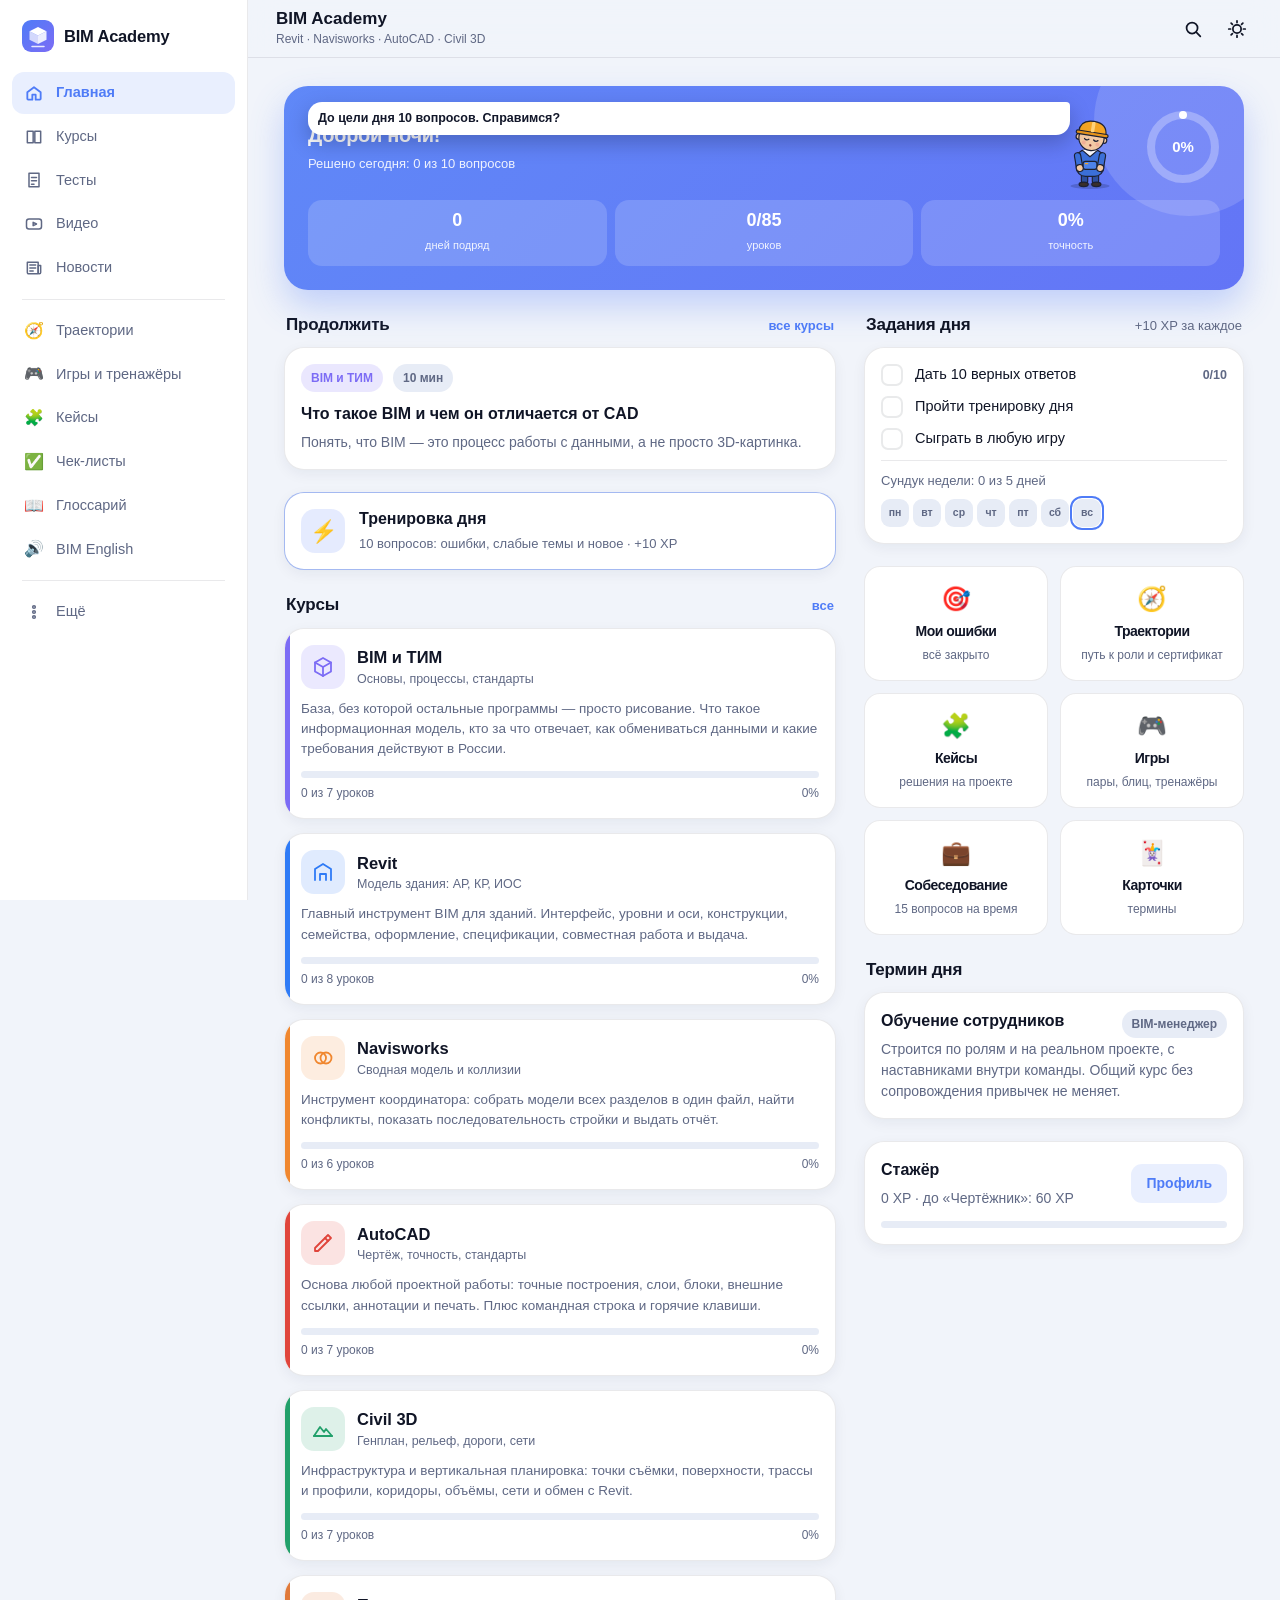
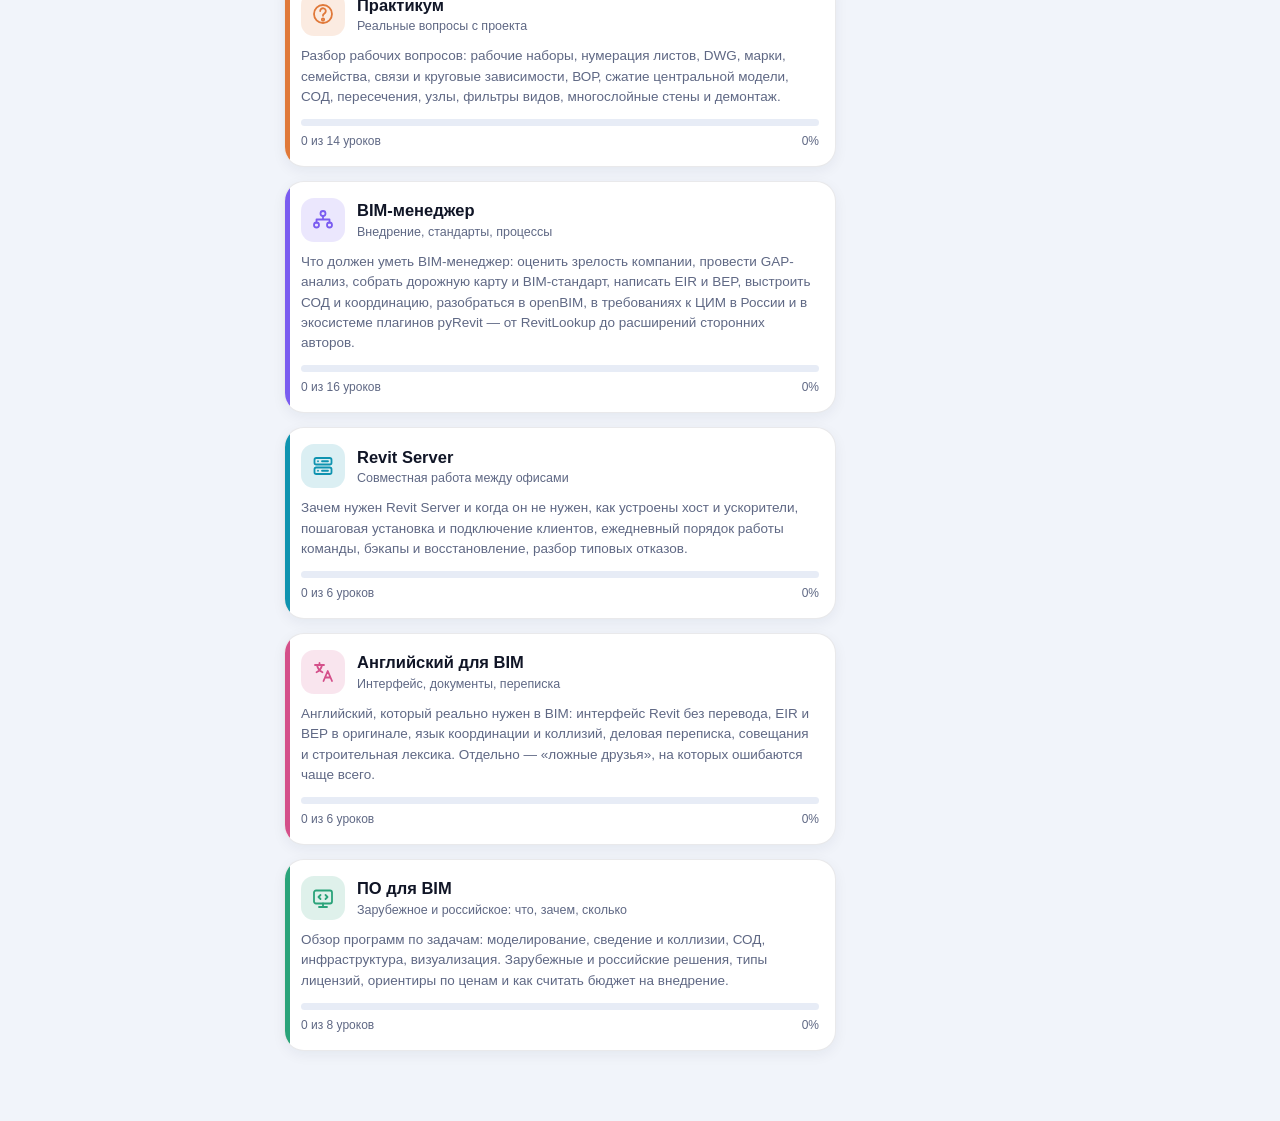
==== commit 0e6743bd: "Compact course tiles on phones, a sidebar layout on desktop - Phones: course cards become two-column" ====
--- a/index.html
+++ b/index.html
@@ -6,7 +6,7 @@
     <meta name="theme-color" content="#f5f6fa" media="(prefers-color-scheme: light)" />
     <meta name="theme-color" content="#0e1220" media="(prefers-color-scheme: dark)" />
     <meta name="description" content="BIM Academy — приложение для изучения Revit, Navisworks, AutoCAD, Civil 3D и BIM: уроки, схемы, видео, тесты, глоссарий и поиск." />
-    <meta name="app-version" content="2026-10-15-v14" />
+    <meta name="app-version" content="2026-10-16-v19" />
     <meta name="apple-mobile-web-app-capable" content="yes" />
     <meta name="apple-mobile-web-app-status-bar-style" content="black-translucent" />
     <meta name="apple-mobile-web-app-title" content="BIM Academy" />
@@ -15,7 +15,7 @@
     <link rel="icon" type="image/svg+xml" href="icons/bim-icon.svg" />
     <link rel="apple-touch-icon" href="icons/bim-icon-180.png" />
     <link rel="manifest" href="manifest.webmanifest" />
-    <link rel="stylesheet" href="styles.css?v=14" />
+    <link rel="stylesheet" href="styles.css?v=19" />
     <link rel="stylesheet" href="heroes.css?v=12" />
   </head>
   <body>
@@ -40,6 +40,7 @@
       <main id="view" class="view" tabindex="-1"></main>
 
       <nav class="tabbar" aria-label="Основная навигация">
+        <a class="side-brand" href="#/" aria-label="BIM Academy — на главную"><img src="icons/bim-icon.svg" alt="" width="32" height="32"><span>BIM Academy</span></a>
         <a class="tab" href="#/" data-tab="home">
           <svg viewBox="0 0 24 24" aria-hidden="true"><path d="M4 11l8-6 8 6v8a1 1 0 01-1 1h-5v-6H10v6H5a1 1 0 01-1-1z" /></svg>
           <span>Главная</span>
@@ -60,6 +61,14 @@
           <svg viewBox="0 0 24 24" aria-hidden="true"><path d="M4 5h13v14H5.5A1.5 1.5 0 014 17.5z" /><path d="M17 9h3v8.5a1.5 1.5 0 01-3 0z" /><path d="M7 8.5h7M7 12h7M7 15.5h4" /></svg>
           <span>Новости</span>
         </a>
+        <div class="tab-sep" aria-hidden="true"></div>
+        <a class="tab tab-extra" href="#/paths" data-tab="paths"><span class="tab-em" aria-hidden="true">🧭</span><span>Траектории</span></a>
+        <a class="tab tab-extra" href="#/games" data-tab="games"><span class="tab-em" aria-hidden="true">🎮</span><span>Игры и тренажёры</span></a>
+        <a class="tab tab-extra" href="#/cases" data-tab="cases"><span class="tab-em" aria-hidden="true">🧩</span><span>Кейсы</span></a>
+        <a class="tab tab-extra" href="#/checks" data-tab="checks"><span class="tab-em" aria-hidden="true">✅</span><span>Чек-листы</span></a>
+        <a class="tab tab-extra" href="#/glossary" data-tab="glossary"><span class="tab-em" aria-hidden="true">📖</span><span>Глоссарий</span></a>
+        <a class="tab tab-extra" href="#/vocab" data-tab="vocab"><span class="tab-em" aria-hidden="true">🔊</span><span>BIM English</span></a>
+        <div class="tab-sep" aria-hidden="true"></div>
         <a class="tab" href="#/more" data-tab="more">
           <svg viewBox="0 0 24 24" aria-hidden="true"><circle cx="12" cy="6" r="1.6" /><circle cx="12" cy="12" r="1.6" /><circle cx="12" cy="18" r="1.6" /></svg>
           <span>Ещё</span>
@@ -69,7 +78,7 @@
 
     <div id="toast" class="toast" role="status" aria-live="polite"></div>
 
-    <script src="data/figures.js?v=10" defer></script>
+    <script src="data/figures.js?v=19" defer></script>
     <script src="data/course-bim.js?v=13" defer></script>
     <script src="data/course-revit.js?v=13" defer></script>
     <script src="data/course-navisworks.js?v=13" defer></script>
@@ -92,6 +101,6 @@
     <script src="data/paths.js?v=13" defer></script>
     <script src="sims.js?v=13" defer></script>
     <script src="vendor/supabase.js?v=2.45.4" defer></script>
-    <script src="app.js?v=14" defer></script>
+    <script src="app.js?v=18" defer></script>
   </body>
 </html>
--- a/styles.css
+++ b/styles.css
@@ -1215,3 +1215,118 @@
 .sync-dot.error { background: var(--bad); }
 .sync-dot.offline { background: var(--warn); }
 @keyframes syncPulse { 50% { opacity: 0.3; } }
+.sync-pass summary { cursor: pointer; font-weight: 600; font-size: 14px; color: var(--accent); }
+
+/* ---------- Раскладка главной: на телефоне одна лента ---------- */
+.home-grid { display: flex; flex-direction: column; }
+.home-main, .home-side { display: contents; }
+.side-brand, .tab-extra, .tab-sep { display: none; }
+
+/* ---------- Телефон: компактные плитки курсов в две колонки ---------- */
+@media (max-width: 700px) {
+  .course-grid { grid-template-columns: repeat(2, minmax(0, 1fr)); gap: 10px; }
+  .course-grid .course-card { display: flex; flex-direction: column; padding: 12px 12px 11px 15px; }
+  .course-grid .course-card::before { width: 4px; }
+  .course-grid .cc-head { flex-direction: column; align-items: flex-start; gap: 8px; }
+  .course-grid .course-icon { width: 36px; height: 36px; border-radius: 11px; }
+  .course-grid .course-icon svg { width: 20px; height: 20px; }
+  .course-grid .course-card h3 { font-size: 14.5px; line-height: 1.25; min-height: 2.5em; }
+  .course-grid .cc-sub, .course-grid .cc-text { display: none; }
+  .course-grid .progress { margin-top: auto; }
+  .course-grid .cc-head + .progress, .course-grid .cc-head ~ .progress { margin-top: 10px; }
+  .course-grid .progress-meta { font-size: 11px; margin-top: 5px; }
+  .course-grid .cc-done { top: 10px; right: 10px; font-size: 10.5px; padding: 2px 7px; }
+}
+
+/* ---------- Компьютер: боковое меню, вся ширина экрана ---------- */
+@media (min-width: 1024px) {
+  :root { --side-w: 248px; }
+
+  .tabbar {
+    top: 0;
+    right: auto;
+    width: var(--side-w);
+    height: auto;
+    flex-direction: column;
+    gap: 2px;
+    padding: 16px 12px 20px;
+    border-top: 0;
+    border-right: 1px solid var(--border);
+    background: var(--surface);
+    overflow-y: auto;
+  }
+  .side-brand { display: flex; align-items: center; gap: 10px; padding: 4px 10px 18px; font-size: 16.5px; font-weight: 800; letter-spacing: -0.2px; }
+  .side-brand img { border-radius: 9px; }
+  .tab, .tab-extra {
+    flex: none;
+    display: flex;
+    flex-direction: row;
+    justify-content: flex-start;
+    align-items: center;
+    gap: 12px;
+    padding: 10px 12px;
+    border-radius: 12px;
+    font-size: 14.5px;
+    font-weight: 500;
+  }
+  .tab svg { width: 20px; height: 20px; }
+  .tab-em { width: 20px; text-align: center; font-size: 16px; line-height: 1; }
+  .tab:hover { background: var(--bg-soft); color: var(--text); }
+  .tab.active { background: color-mix(in srgb, var(--accent) 12%, transparent); color: var(--accent); font-weight: 650; }
+  .tab:active { transform: none; }
+  .tab-sep { display: block; height: 1px; background: var(--border); margin: 8px 10px; }
+
+  .topbar { left: var(--side-w); padding-left: 24px; padding-right: 24px; }
+  .view {
+    margin-left: var(--side-w);
+    max-width: none;
+    padding-top: calc(var(--top-h) + 28px);
+    padding-bottom: 48px;
+    padding-left: max(36px, calc((100vw - var(--side-w) - 1240px) / 2));
+    padding-right: max(36px, calc((100vw - var(--side-w) - 1240px) / 2));
+  }
+  .toast { bottom: 28px; left: calc(50% + var(--side-w) / 2); }
+
+  /* главная: основная и боковая колонки */
+  .home-grid { display: grid; grid-template-columns: minmax(0, 1fr) minmax(320px, 380px); gap: 28px; align-items: start; }
+  .home-main, .home-side { display: block; }
+  .home-side { position: sticky; top: calc(var(--top-h) + 20px); }
+  .home-side .grid-2.tiles { grid-template-columns: repeat(2, minmax(0, 1fr)); }
+
+  /* сетки растягиваются по ширине */
+  .grid:not(.grid-2) { grid-template-columns: repeat(auto-fill, minmax(300px, 1fr)); }
+  .course-grid { grid-template-columns: repeat(auto-fill, minmax(280px, 1fr)); gap: 14px; }
+  .course-card:hover, a.stat-tile:hover, .menu-item:hover, .path-card:hover { box-shadow: var(--shadow); transform: translateY(-1px); }
+  .path-strip { grid-auto-flow: row; grid-auto-columns: auto; grid-template-columns: repeat(auto-fill, minmax(260px, 1fr)); overflow: visible; }
+
+  /* текст читается в комфортной колонке */
+  .lesson-page,
+  body[data-route="quiz"] .view > *,
+  body[data-route="case"] .view > *,
+  body[data-route="sim"] .view > *,
+  body[data-route="cert"] .view > *,
+  body[data-route="interview"] .view > *,
+  body[data-route="review"] .view > *,
+  body[data-route="more"] .view > *,
+  body[data-route="checks"] .view > * { max-width: 860px; margin-left: auto; margin-right: auto; }
+  body[data-route="quiz"] .view > *, body[data-route="case"] .view > * { max-width: 760px; }
+
+  /* списки разделов — в две колонки */
+  body[data-route="tests"] .section, body[data-route="games"] .section { max-width: 980px; }
+}
+
+@media (min-width: 1440px) {
+  .course-grid { grid-template-columns: repeat(auto-fill, minmax(300px, 1fr)); }
+}
+
+/* траектории: карточки на одной линии и без лишней высоты */
+.path-strip > .path-card { margin: 0; }
+@media (max-width: 1023px) {
+  .path-strip { align-items: start; grid-auto-columns: minmax(230px, 70%); }
+  .path-strip .path-card { padding: 12px 14px; }
+  .path-strip .path-card h3 { font-size: 14.5px; line-height: 1.25; }
+  .path-strip .path-ico { width: 34px; height: 34px; font-size: 18px; }
+}
+@media (min-width: 1024px) {
+  .lesson-page .figure .fig-box svg { max-width: 760px; margin: 0 auto; }
+}
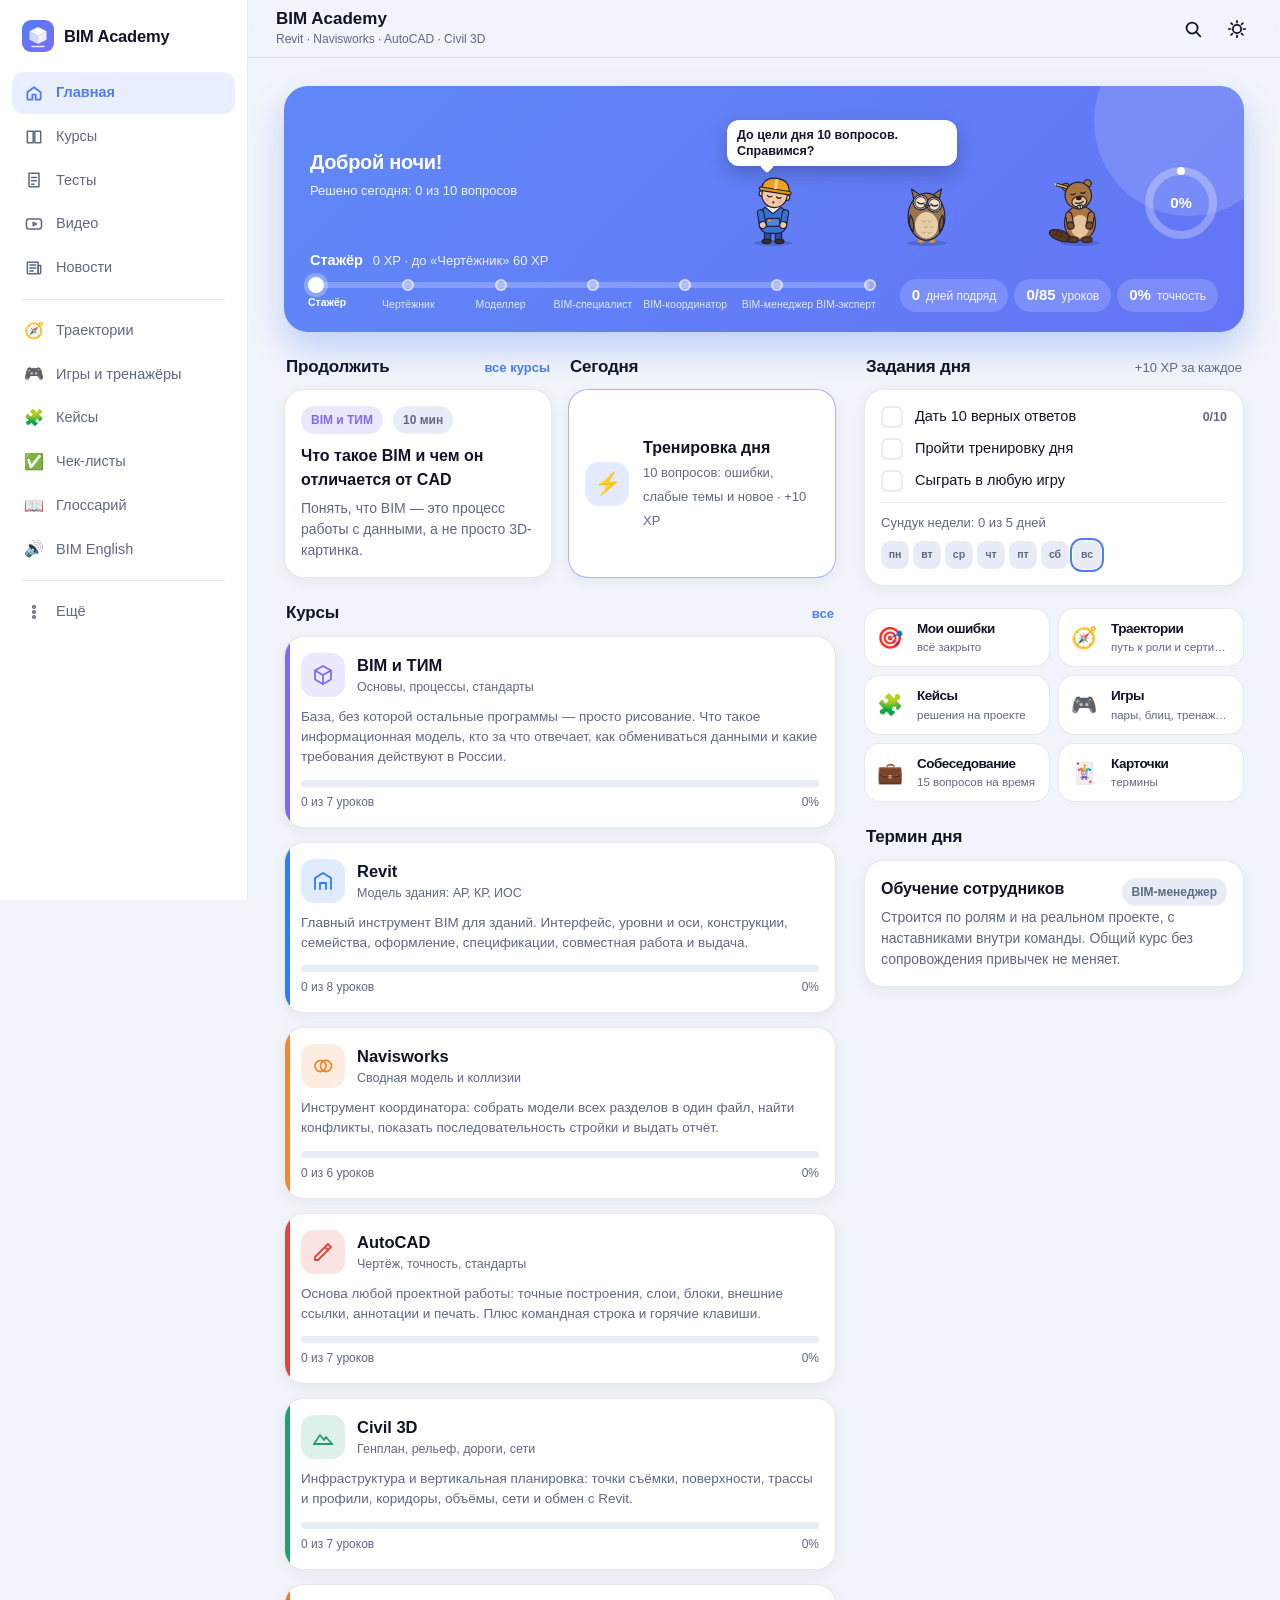
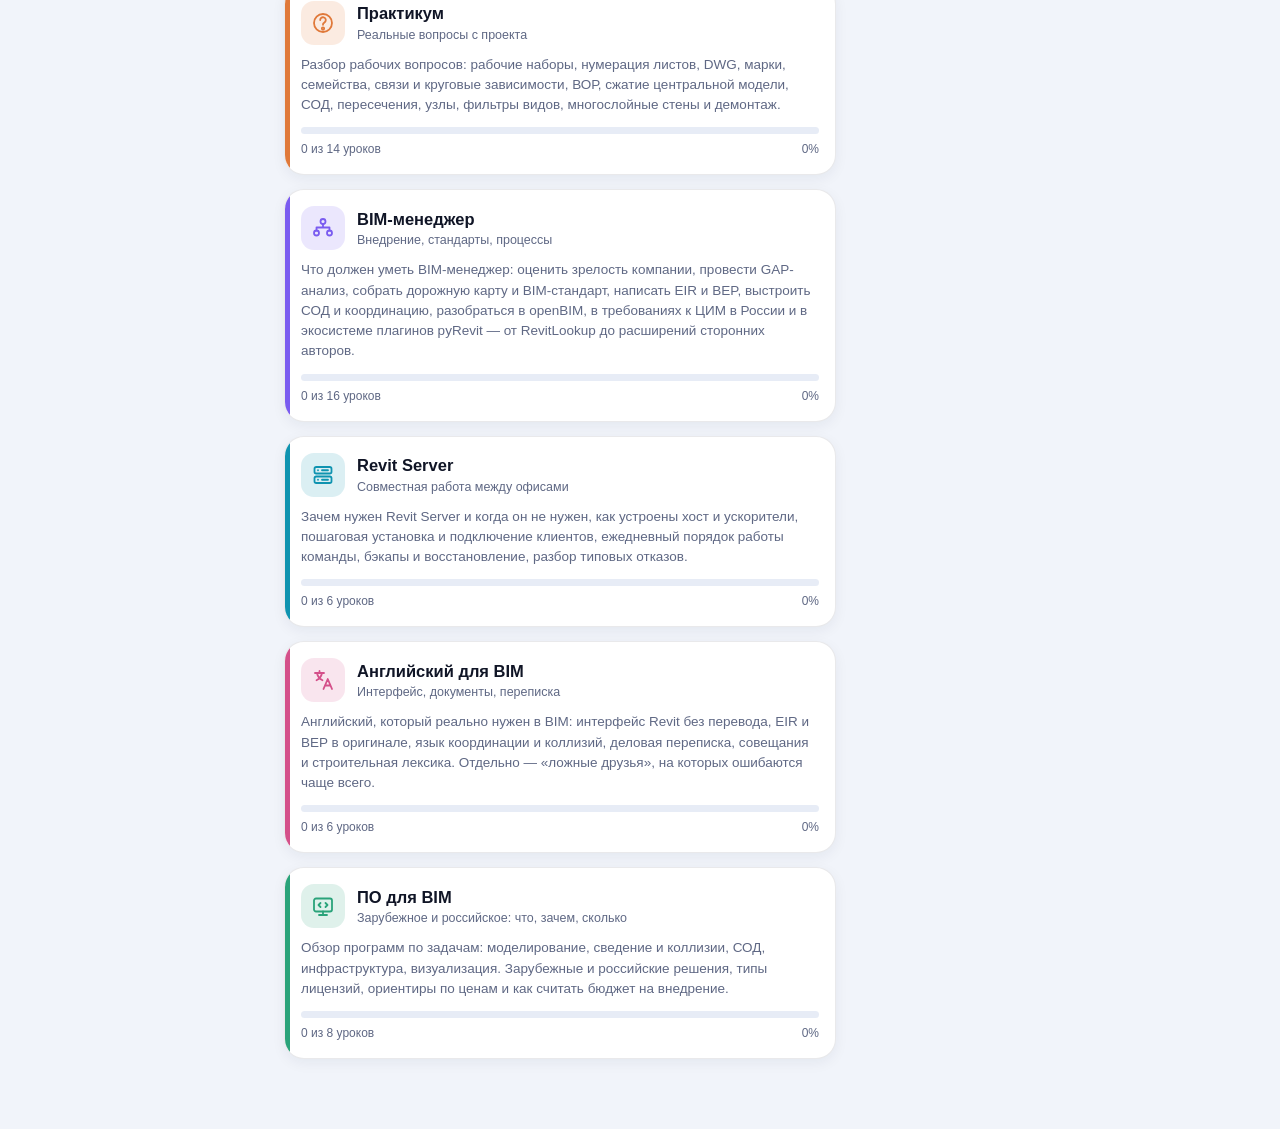
==== commit ce273303: "Desktop home: walking, talking heroes and a rank ladder in the banner - The banner gets a stage wher" ====
--- a/index.html
+++ b/index.html
@@ -6,7 +6,7 @@
     <meta name="theme-color" content="#f5f6fa" media="(prefers-color-scheme: light)" />
     <meta name="theme-color" content="#0e1220" media="(prefers-color-scheme: dark)" />
     <meta name="description" content="BIM Academy — приложение для изучения Revit, Navisworks, AutoCAD, Civil 3D и BIM: уроки, схемы, видео, тесты, глоссарий и поиск." />
-    <meta name="app-version" content="2026-10-16-v19" />
+    <meta name="app-version" content="2026-10-16-v23" />
     <meta name="apple-mobile-web-app-capable" content="yes" />
     <meta name="apple-mobile-web-app-status-bar-style" content="black-translucent" />
     <meta name="apple-mobile-web-app-title" content="BIM Academy" />
@@ -15,7 +15,7 @@
     <link rel="icon" type="image/svg+xml" href="icons/bim-icon.svg" />
     <link rel="apple-touch-icon" href="icons/bim-icon-180.png" />
     <link rel="manifest" href="manifest.webmanifest" />
-    <link rel="stylesheet" href="styles.css?v=19" />
+    <link rel="stylesheet" href="styles.css?v=21" />
     <link rel="stylesheet" href="heroes.css?v=12" />
   </head>
   <body>
@@ -101,6 +101,6 @@
     <script src="data/paths.js?v=13" defer></script>
     <script src="sims.js?v=13" defer></script>
     <script src="vendor/supabase.js?v=2.45.4" defer></script>
-    <script src="app.js?v=18" defer></script>
+    <script src="app.js?v=23" defer></script>
   </body>
 </html>
--- a/styles.css
+++ b/styles.css
@@ -1330,3 +1330,89 @@
 @media (min-width: 1024px) {
   .lesson-page .figure .fig-box svg { max-width: 760px; margin: 0 auto; }
 }
+
+/* ---------- Баннер: лестница званий и компактная статистика ---------- */
+.hero-hello { min-width: 0; }
+.hero-bottom { position: relative; display: grid; gap: 12px; margin-top: 14px; }
+.hero-bottom .hero-stats { margin-top: 0; }
+.rank-ladder { min-width: 0; }
+.rl-head { display: flex; flex-wrap: wrap; align-items: baseline; gap: 4px 10px; font-size: 13px; }
+.rl-head b { font-size: 14.5px; }
+.rl-head span { opacity: 0.88; }
+.rl-track { position: relative; height: 6px; margin: 10px 6px 4px; border-radius: 999px; background: rgba(255, 255, 255, 0.22); }
+.rl-track i { position: absolute; left: 0; top: 0; bottom: 0; border-radius: 999px; background: #fff; }
+.rl-step { position: absolute; top: 50%; transform: translate(-50%, -50%); }
+.rl-step em { display: block; width: 12px; height: 12px; border-radius: 50%; background: rgba(255, 255, 255, 0.35); border: 2px solid rgba(255, 255, 255, 0.55); }
+.rl-step.on em { background: #fff; border-color: #fff; }
+.rl-step.cur em { width: 16px; height: 16px; box-shadow: 0 0 0 4px rgba(255, 255, 255, 0.28); }
+.rl-step small { display: none; }
+
+.hero-stage { display: none; }
+
+/* ---------- Компьютер: сцена с героями и плотная раскладка ---------- */
+@media (min-width: 1024px) {
+  .hero { padding: 22px 26px 20px; }
+  .hero .companion { display: none; }
+  .hero-top { align-items: flex-end; gap: 18px; }
+  .hero-hello { flex: 0 0 240px; align-self: center; }
+  .hero-stage { display: block; position: relative; flex: 1; min-width: 0; height: 150px; margin: -10px 0 -8px; }
+  .actor { position: absolute; left: 0; bottom: 0; width: 92px; cursor: pointer; will-change: transform; outline: none; }
+  .actor:focus-visible .actor-art { outline: 2px solid #fff; outline-offset: 2px; border-radius: 12px; }
+  .actor-art { color: #fff; transition: transform 0.25s ease; }
+  .actor.flip .actor-art { transform: scaleX(-1); }
+  .actor.walking .actor-art .hero-svg, .actor.walking .actor-art .px-svg { animation: actorStep 0.42s ease-in-out infinite; }
+  @keyframes actorStep { 0%, 100% { transform: translateY(0); } 50% { transform: translateY(-4px); } }
+  .actor-bubble {
+    position: absolute; bottom: calc(100% - 4px); left: 50%; z-index: 3;
+    width: max-content; max-width: 230px;
+    padding: 7px 10px; border-radius: 12px;
+    background: #fff; color: #12172a; font-size: 12.5px; font-weight: 600; line-height: 1.3;
+    box-shadow: 0 8px 18px rgba(10, 14, 40, 0.25);
+    opacity: 0; transform: translate(-50%, 4px) scale(0.96);
+    transition: opacity 0.25s, transform 0.25s; pointer-events: none;
+  }
+  .actor-bubble::after { content: ""; position: absolute; left: 50%; bottom: -5px; width: 10px; height: 10px; background: #fff; transform: translateX(-50%) rotate(45deg); border-radius: 2px; }
+  .actor-bubble.show { opacity: 1; transform: translate(-50%, 0); }
+  .actor-bubble.edge-l { left: 0; transform: translate(0, 4px); }
+  .actor-bubble.edge-l.show { transform: none; }
+  .actor-bubble.edge-l::after { left: 40px; }
+  .actor-bubble.edge-r { left: auto; right: 0; transform: translate(0, 4px); }
+  .actor-bubble.edge-r.show { transform: none; }
+  .actor-bubble.edge-r::after { left: auto; right: 34px; transform: rotate(45deg); }
+  .stage-link { position: absolute; inset: 0; width: 100%; height: 100%; overflow: visible; pointer-events: none; opacity: 0; transition: opacity 0.4s; }
+  .stage-link.on { opacity: 1; }
+  .sl-path { fill: none; stroke: rgba(255, 255, 255, 0.75); stroke-width: 2; stroke-dasharray: 5 6; animation: linkMarch 0.8s linear infinite; }
+  .sl-dot { fill: #fff; }
+  .sl-dot2 { fill: #ffd166; }
+  @keyframes linkMarch { to { stroke-dashoffset: -22; } }
+
+  .hero-bottom { grid-template-columns: minmax(0, 1fr) auto; align-items: end; gap: 24px; margin-top: 10px; }
+  .rl-track { margin-bottom: 24px; }
+  .rl-step small { display: block; position: absolute; top: 18px; left: 50%; transform: translateX(-50%); white-space: nowrap; font-size: 10.5px; opacity: 0.8; }
+  .rl-step.cur small { opacity: 1; font-weight: 700; }
+  .rl-step:nth-child(2) small { left: 0; transform: none; }
+  .rl-step:last-of-type small { left: auto; right: 0; transform: none; }
+  .hero-stats { gap: 6px; }
+  .hero-stat { flex: none; display: flex; align-items: baseline; gap: 6px; padding: 7px 12px; border-radius: 999px; }
+  .hero-stat b { display: inline; font-size: 15px; }
+  .hero-stat span { font-size: 12px; }
+
+  /* «Продолжить» и «Сегодня» — рядом в одну строку */
+  .home-main { display: grid; grid-template-columns: minmax(0, 1fr) minmax(0, 1fr); column-gap: 16px; }
+  .home-main > .ho { grid-column: 1 / -1; }
+  .home-main > .ho:nth-child(1), .home-main > .ho:nth-child(2) { grid-column: auto; display: flex; }
+  .home-main > .ho:nth-child(1) > .section, .home-main > .ho:nth-child(2) > .section { display: flex; flex-direction: column; flex: 1; }
+  .home-main > .ho:nth-child(1) .card, .home-main > .ho:nth-child(2) .daily-cta { flex: 1; }
+
+  /* плитки справа — компактные строки */
+  .home-side .tiles { gap: 8px; }
+  .home-side .tiles .stat-tile { display: grid; grid-template-columns: 30px minmax(0, 1fr); column-gap: 10px; align-items: center; padding: 10px 12px; text-align: left; }
+  .home-side .tiles .stat-tile > b:first-child { grid-row: 1 / span 2; font-size: 21px !important; }
+  .home-side .tiles .stat-tile > b:nth-child(2) { margin-top: 0 !important; font-size: 13.5px !important; }
+  .home-side .tiles .stat-tile > span { font-size: 11.5px; white-space: nowrap; overflow: hidden; text-overflow: ellipsis; }
+}
+@media (min-width: 1024px) {
+  .stage-link { z-index: 1; }
+  .actor { z-index: 2; }
+  .sl-path { stroke-width: 2.4; stroke: rgba(255, 255, 255, 0.85); }
+}
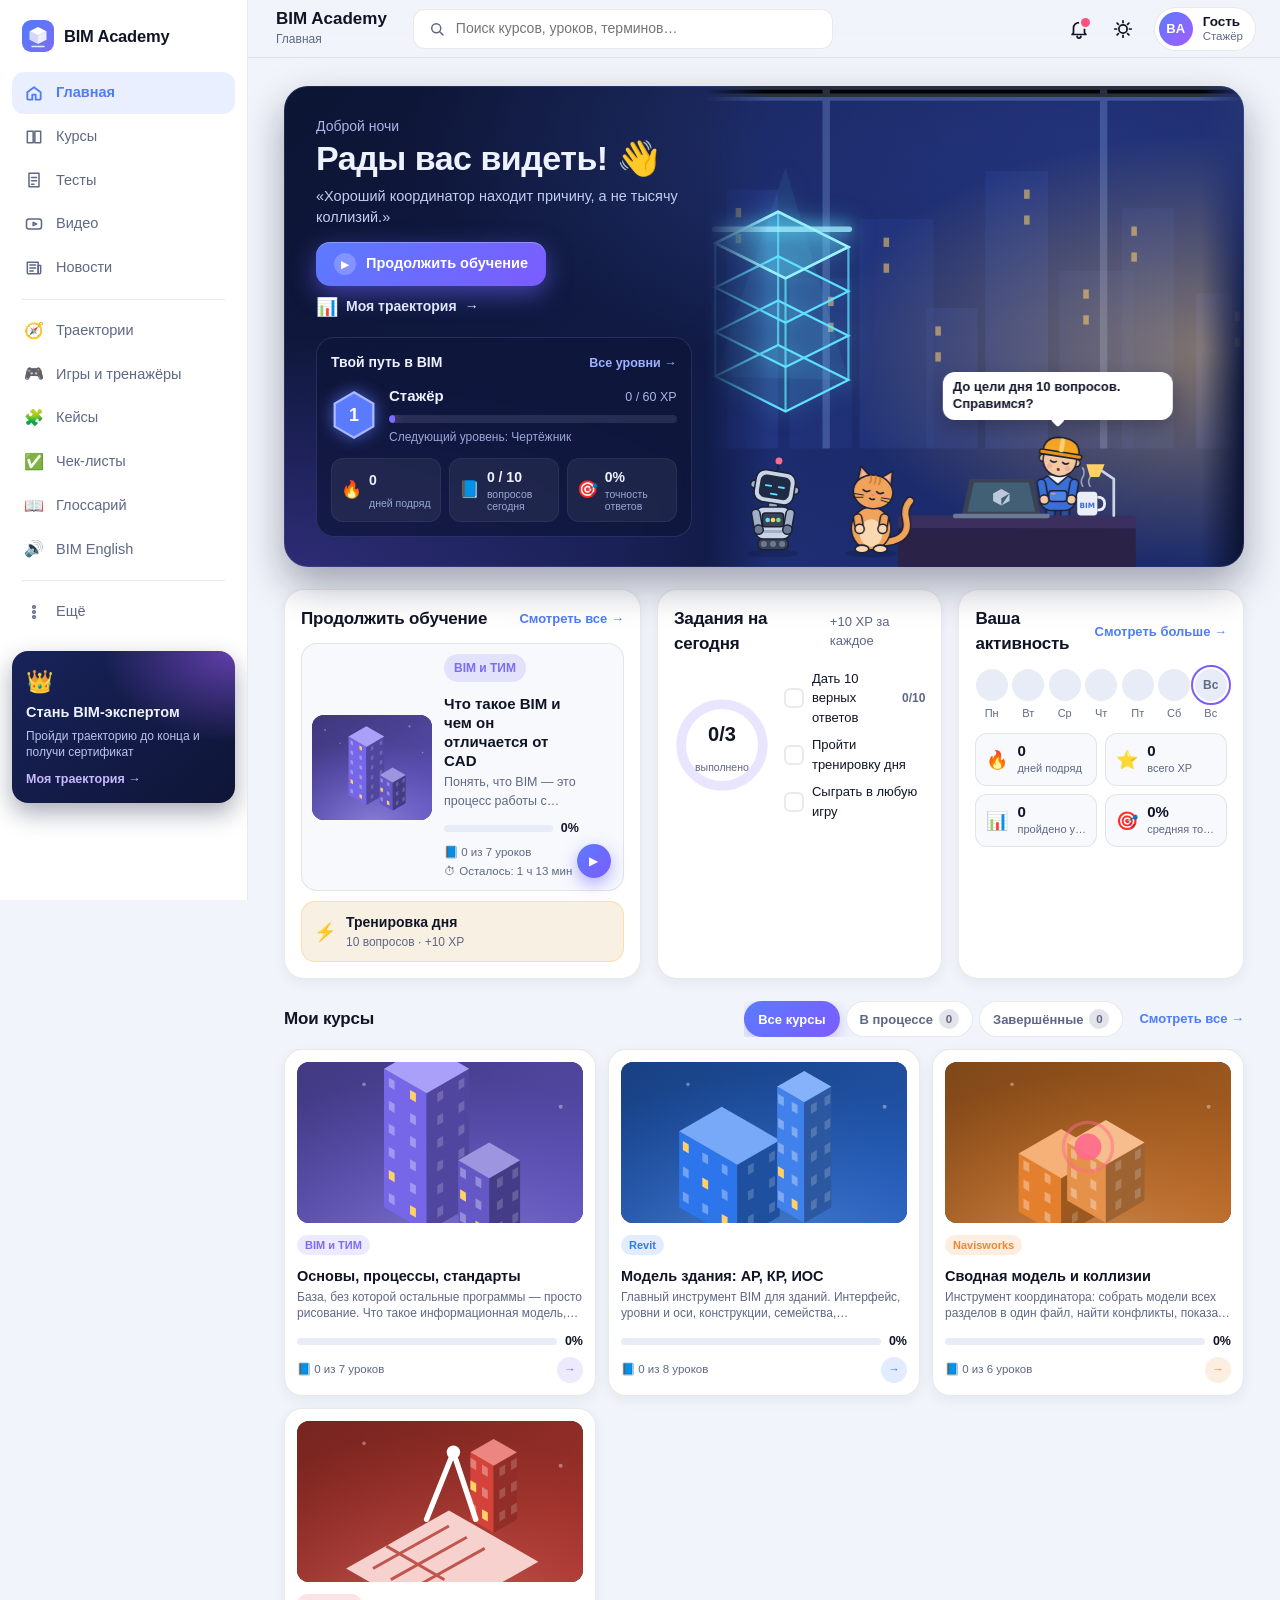
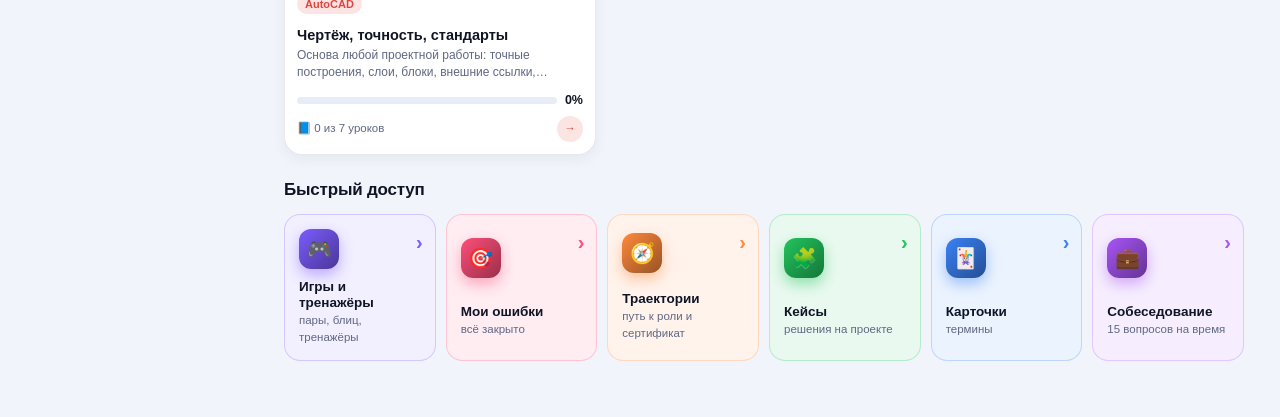
==== commit 06c53ab2: "Главная v24: дашборд по макету — баннер со сценой за столом, обложки курсов, шапка с поиском и уведо" ====
--- a/index.html
+++ b/index.html
@@ -6,7 +6,7 @@
     <meta name="theme-color" content="#f5f6fa" media="(prefers-color-scheme: light)" />
     <meta name="theme-color" content="#0e1220" media="(prefers-color-scheme: dark)" />
     <meta name="description" content="BIM Academy — приложение для изучения Revit, Navisworks, AutoCAD, Civil 3D и BIM: уроки, схемы, видео, тесты, глоссарий и поиск." />
-    <meta name="app-version" content="2026-10-16-v23" />
+    <meta name="app-version" content="2026-10-16-v24" />
     <meta name="apple-mobile-web-app-capable" content="yes" />
     <meta name="apple-mobile-web-app-status-bar-style" content="black-translucent" />
     <meta name="apple-mobile-web-app-title" content="BIM Academy" />
@@ -15,8 +15,8 @@
     <link rel="icon" type="image/svg+xml" href="icons/bim-icon.svg" />
     <link rel="apple-touch-icon" href="icons/bim-icon-180.png" />
     <link rel="manifest" href="manifest.webmanifest" />
-    <link rel="stylesheet" href="styles.css?v=21" />
-    <link rel="stylesheet" href="heroes.css?v=12" />
+    <link rel="stylesheet" href="styles.css?v=24" />
+    <link rel="stylesheet" href="heroes.css?v=24" />
   </head>
   <body>
     <div class="app">
@@ -28,13 +28,25 @@
           <strong id="topTitle">BIM Academy</strong>
           <small id="topSubtitle">Revit · Navisworks · AutoCAD · Civil 3D</small>
         </div>
-        <a class="icon-btn" href="#/search" aria-label="Поиск">
+        <form class="top-search" id="topSearch" role="search">
+          <svg viewBox="0 0 24 24" aria-hidden="true"><circle cx="11" cy="11" r="6" /><path d="M16 16l4 4" /></svg>
+          <input id="topSearchInput" type="search" placeholder="Поиск курсов, уроков, терминов…" aria-label="Поиск" />
+        </form>
+        <a class="icon-btn top-search-btn" href="#/search" aria-label="Поиск">
           <svg viewBox="0 0 24 24" aria-hidden="true"><circle cx="11" cy="11" r="6" /><path d="M16 16l4 4" /></svg>
         </a>
+        <div class="bell-wrap">
+          <button class="icon-btn" id="bellBtn" type="button" aria-label="Уведомления" aria-expanded="false" aria-haspopup="true">
+            <svg viewBox="0 0 24 24" aria-hidden="true"><path d="M6 16V11a6 6 0 0112 0v5l1.5 2h-15z" /><path d="M10 20a2 2 0 004 0" /></svg>
+            <i class="bell-dot" id="bellDot" hidden></i>
+          </button>
+          <div class="bell-pop" id="bellPop" hidden></div>
+        </div>
         <button class="icon-btn" id="themeBtn" type="button" aria-label="Сменить тему">
           <svg viewBox="0 0 24 24" aria-hidden="true" class="ico-sun"><circle cx="12" cy="12" r="4.5" /><path d="M12 3v2M12 19v2M3 12h2M19 12h2M5.6 5.6l1.4 1.4M17 17l1.4 1.4M18.4 5.6L17 7M7 17l-1.4 1.4" /></svg>
           <svg viewBox="0 0 24 24" aria-hidden="true" class="ico-moon"><path d="M20 14.5A8 8 0 019.5 4a8.2 8.2 0 108.7 10.5z" /></svg>
         </button>
+        <a class="user-chip" id="userChip" href="#/more" aria-label="Профиль"></a>
       </header>
 
       <main id="view" class="view" tabindex="-1"></main>
@@ -73,6 +85,7 @@
           <svg viewBox="0 0 24 24" aria-hidden="true"><circle cx="12" cy="6" r="1.6" /><circle cx="12" cy="12" r="1.6" /><circle cx="12" cy="18" r="1.6" /></svg>
           <span>Ещё</span>
         </a>
+        <a class="side-promo" href="#/paths"><span class="sp-crown" aria-hidden="true">👑</span><b>Стань BIM-экспертом</b><small>Пройди траекторию до конца и получи сертификат</small><span class="sp-go">Моя траектория →</span></a>
       </nav>
     </div>
 
@@ -101,6 +114,7 @@
     <script src="data/paths.js?v=13" defer></script>
     <script src="sims.js?v=13" defer></script>
     <script src="vendor/supabase.js?v=2.45.4" defer></script>
-    <script src="app.js?v=23" defer></script>
+    <script src="covers.js?v=24" defer></script>
+    <script src="app.js?v=24" defer></script>
   </body>
 </html>
--- a/styles.css
+++ b/styles.css
@@ -1416,3 +1416,301 @@
   .actor { z-index: 2; }
   .sl-path { stroke-width: 2.4; stroke: rgba(255, 255, 255, 0.85); }
 }
+
+/* =====================================================================
+   Главная v24: тёмный баннер, сцена «за столом», карточки и вкладки
+   ===================================================================== */
+html[data-theme="dark"] {
+  --bg: #0a0f22;
+  --bg-soft: #121a35;
+  --surface: #111934;
+  --surface-2: #17213f;
+  --border: rgba(140, 165, 255, 0.12);
+}
+.nh { display: grid; grid-template-columns: minmax(0, 1fr); gap: 18px; padding-bottom: 8px; }
+.nh h2 { margin: 0; font-size: 17px; letter-spacing: -0.2px; }
+.nh-em { font-size: 18px; line-height: 1; }
+.nh-card-head { display: flex; align-items: center; justify-content: space-between; gap: 10px; margin-bottom: 12px; }
+.nh-card-head a, .nh-all { font-size: 13px; color: var(--accent); font-weight: 600; white-space: nowrap; }
+.nh-card { background: var(--surface); border: 1px solid var(--border); border-radius: var(--radius); padding: 16px; box-shadow: var(--shadow-soft); min-width: 0; }
+
+/* ---- баннер ---- */
+.nh-banner {
+  position: relative; overflow: hidden; border-radius: 24px; color: #eef2ff;
+  display: grid; grid-template-columns: minmax(0, 1fr); grid-template-areas: "hello" "scene" "path"; gap: 14px; padding: 18px 16px 16px;
+  background:
+    radial-gradient(120% 90% at 85% 10%, rgba(91, 123, 255, 0.35), transparent 60%),
+    radial-gradient(80% 80% at 0% 100%, rgba(124, 92, 255, 0.28), transparent 60%),
+    linear-gradient(135deg, #0d1534 0%, #111c48 55%, #0b1230 100%);
+  box-shadow: 0 18px 40px rgba(8, 12, 40, 0.35), inset 0 0 0 1px rgba(140, 165, 255, 0.14);
+}
+.nh-hello { grid-area: hello; min-width: 0; position: relative; z-index: 1; }
+.nh-hi { margin: 0; font-size: 14px; color: #aab6e6; }
+.nh-hello h1 { margin: 2px 0 8px; font-size: 26px; line-height: 1.15; letter-spacing: -0.5px; }
+.nh-quote { margin: 0 0 14px; font-size: 13.5px; line-height: 1.45; color: #c3cdf2; max-width: 440px; }
+.nh-actions { display: flex; flex-wrap: wrap; align-items: center; gap: 10px 16px; }
+.btn-glow {
+  display: inline-flex; align-items: center; gap: 10px; padding: 11px 18px; border-radius: 14px;
+  font-weight: 700; font-size: 14.5px; color: #fff;
+  background: linear-gradient(135deg, #5b7bff, #7c5cff);
+  box-shadow: 0 8px 24px rgba(108, 99, 255, 0.55), inset 0 1px 0 rgba(255, 255, 255, 0.25);
+  transition: transform 0.15s, box-shadow 0.15s;
+}
+.btn-glow:hover { transform: translateY(-1px); box-shadow: 0 12px 30px rgba(108, 99, 255, 0.7); }
+.bg-ico { display: grid; place-items: center; width: 22px; height: 22px; border-radius: 50%; background: rgba(255, 255, 255, 0.22); font-size: 10px; }
+.nh-link { display: inline-flex; align-items: center; gap: 8px; font-weight: 600; font-size: 14px; color: #dfe5ff; }
+.nh-link:hover { color: #fff; }
+.nh-arr { transition: transform 0.15s; }
+.nh-link:hover .nh-arr { transform: translateX(3px); }
+
+.nh-path {
+  grid-area: path; min-width: 0; position: relative; z-index: 1;
+  padding: 14px; border-radius: 18px;
+  background: rgba(14, 22, 58, 0.72); border: 1px solid rgba(140, 165, 255, 0.18);
+  backdrop-filter: blur(8px); -webkit-backdrop-filter: blur(8px);
+}
+.nh-path-head { display: flex; justify-content: space-between; align-items: baseline; gap: 8px; font-size: 14px; }
+.nh-path-head a { font-size: 12.5px; color: #9fb2ff; font-weight: 600; }
+.nh-rank { display: flex; align-items: center; gap: 12px; margin: 12px 0; }
+.nh-hex { position: relative; flex: none; width: 46px; height: 50px; display: grid; place-items: center; }
+.nh-hex svg { position: absolute; inset: 0; width: 100%; height: 100%; overflow: visible; filter: drop-shadow(0 0 8px rgba(91, 123, 255, 0.7)); }
+.nh-hex path { fill: #5b7bff; stroke: #a9b8ff; stroke-width: 2; }
+.nh-hex b { position: relative; font-size: 18px; color: #fff; }
+.nh-hex.small { width: 36px; height: 40px; }
+.nh-hex.small b { font-size: 14px; }
+.nh-rank-body { flex: 1; min-width: 0; }
+.nh-rank-top { display: flex; justify-content: space-between; gap: 8px; align-items: baseline; }
+.nh-rank-top b { font-size: 15px; }
+.nh-rank-top span { font-size: 12.5px; color: #aab6e6; white-space: nowrap; }
+.nh-rank-body small { display: block; font-size: 12px; color: #9aa7d6; }
+.nh-xpbar { height: 8px; margin: 7px 0 5px; border-radius: 999px; background: rgba(255, 255, 255, 0.1); overflow: hidden; }
+.nh-xpbar i { display: block; height: 100%; border-radius: inherit; background: linear-gradient(90deg, #5b7bff, #a35cff); box-shadow: 0 0 12px rgba(140, 110, 255, 0.8); }
+.nh-chips { display: grid; grid-template-columns: repeat(3, minmax(0, 1fr)); gap: 8px; }
+.nh-chip-stat { display: grid; grid-template-columns: auto minmax(0, 1fr); column-gap: 7px; align-items: center; padding: 8px 9px; border-radius: 12px; background: rgba(255, 255, 255, 0.06); border: 1px solid rgba(255, 255, 255, 0.06); }
+.nh-chip-stat .nh-em { grid-row: 1 / span 2; font-size: 17px; }
+.nh-chip-stat b { font-size: 14px; white-space: nowrap; }
+.nh-chip-stat small { font-size: 10.5px; line-height: 1.2; color: #9aa7d6; }
+
+/* ---- сцена: город, голограмма, стол, герои ---- */
+.nh-scene { grid-area: scene; position: relative; height: 190px; margin: 0 -16px; min-width: 0; }
+.nh-scene-bg { position: absolute; inset: 0; overflow: hidden; -webkit-mask-image: linear-gradient(90deg, transparent, #000 12%, #000 92%, transparent); mask-image: linear-gradient(90deg, transparent, #000 12%, #000 92%, transparent); }
+.scene-svg { width: 100%; height: 100%; display: block; }
+.nh-desk { position: absolute; bottom: 0; left: 36%; width: 44%; z-index: 2; pointer-events: none; }
+.desk-svg { display: block; width: 100%; height: auto; }
+.cover-svg { display: block; width: 100%; height: 100%; }
+.holo-floor { fill: rgba(95, 225, 255, 0.1); stroke: #5fe1ff; stroke-width: 1.2; animation: holoPulse 2.4s ease-in-out infinite; animation-delay: var(--d, 0s); }
+.holo-edge { fill: none; stroke: #5fe1ff; stroke-width: 1.2; opacity: 0.75; }
+.holo-roof { fill: rgba(95, 225, 255, 0.22); stroke: #9ff0ff; stroke-width: 1.4; }
+.holo-beam { fill: rgba(95, 225, 255, 0.07); stroke: none; }
+.holo-scan { fill: #9ff0ff; opacity: 0.8; animation: holoScan 3.2s ease-in-out infinite; filter: drop-shadow(0 0 4px #5fe1ff); }
+.holo { filter: drop-shadow(0 0 6px rgba(95, 225, 255, 0.55)); }
+@keyframes holoPulse { 0%, 100% { opacity: 0.55; } 50% { opacity: 1; } }
+@keyframes holoScan { 0%, 100% { transform: translateY(0); } 50% { transform: translateY(78px); } }
+.mug-steam { animation: steam 2.6s ease-in-out infinite; }
+@keyframes steam { 0% { opacity: 0; transform: translateY(4px); } 40% { opacity: 1; } 100% { opacity: 0; transform: translateY(-6px); } }
+@media (prefers-reduced-motion: reduce) { .holo-floor, .holo-scan, .mug-steam { animation: none; } }
+
+/* герои внутри сцены — на любой ширине */
+.nh-scene .hero-stage { display: block; position: absolute; inset: 0 8px 6px; height: auto; margin: 0; flex: none; }
+.nh-scene .actor { position: absolute; left: 0; bottom: 0; width: 92px; z-index: 4; cursor: pointer; will-change: transform; outline: none; }
+.nh-scene .actor[data-i="0"] { z-index: 1; bottom: 16px; }
+@media (min-width: 1024px) { .nh-scene .actor[data-i="0"] { bottom: 30px; } }
+.nh-scene .stage-link { z-index: 3; }
+.nh-scene .actor-art { color: #fff; transition: transform 0.25s ease; }
+.nh-scene .actor.flip .actor-art { transform: scaleX(-1); }
+.nh-scene .actor.walking .actor-art .hero-svg, .nh-scene .actor.walking .actor-art .px-svg { animation: actorStep 0.42s ease-in-out infinite; }
+@keyframes actorStep { 0%, 100% { transform: translateY(0); } 50% { transform: translateY(-4px); } }
+.nh-scene .actor-bubble {
+  position: absolute; bottom: calc(100% - 4px); left: 50%; z-index: 3;
+  width: max-content; max-width: 210px; padding: 7px 10px; border-radius: 12px;
+  background: #fff; color: #12172a; font-size: 12.5px; font-weight: 600; line-height: 1.3;
+  box-shadow: 0 8px 18px rgba(10, 14, 40, 0.3);
+  opacity: 0; transform: translate(-50%, 4px) scale(0.96); transition: opacity 0.25s, transform 0.25s; pointer-events: none;
+}
+.nh-scene .actor-bubble::after { content: ""; position: absolute; left: 50%; bottom: -5px; width: 10px; height: 10px; background: #fff; transform: translateX(-50%) rotate(45deg); border-radius: 2px; }
+.nh-scene .actor-bubble.show { opacity: 1; transform: translate(-50%, 0); }
+.nh-scene .actor-bubble.edge-l { left: 0; transform: translate(0, 4px); }
+.nh-scene .actor-bubble.edge-l.show { transform: none; }
+.nh-scene .actor-bubble.edge-l::after { left: 40px; }
+.nh-scene .actor-bubble.edge-r { left: auto; right: 0; transform: translate(0, 4px); }
+.nh-scene .actor-bubble.edge-r.show { transform: none; }
+.nh-scene .actor-bubble.edge-r::after { left: auto; right: 34px; transform: rotate(45deg); }
+.nh-scene .stage-link { position: absolute; inset: 0; width: 100%; height: 100%; overflow: visible; pointer-events: none; opacity: 0; transition: opacity 0.4s; }
+.nh-scene .stage-link.on { opacity: 1; }
+.nh-scene .sl-path { fill: none; stroke: #7fe8ff; stroke-width: 2.2; stroke-dasharray: 5 6; animation: linkMarch 0.8s linear infinite; filter: drop-shadow(0 0 4px #5fe1ff); }
+.nh-scene .sl-dot { fill: #fff; }
+.nh-scene .sl-dot2 { fill: #ffd166; }
+@keyframes linkMarch { to { stroke-dashoffset: -22; } }
+
+/* ---- продолжить · задания · активность ---- */
+.nh-row2 { display: grid; grid-template-columns: minmax(0, 1fr); gap: 14px; }
+.nh-cont { position: relative; display: grid; grid-template-columns: 104px minmax(0, 1fr); gap: 12px; align-items: center; padding: 10px; border-radius: 16px; background: var(--surface-2); border: 1px solid var(--border); transition: transform 0.15s, box-shadow 0.15s; }
+.nh-cont:hover { transform: translateY(-1px); box-shadow: var(--shadow); }
+.nh-cover { position: relative; aspect-ratio: 128 / 112; border-radius: 12px; overflow: hidden; background: linear-gradient(145deg, color-mix(in srgb, var(--accent) 28%, #0f1735), #0f1735); }
+.nh-cont-body { min-width: 0; padding-right: 34px; }
+.nh-cont-body h3 { margin: 6px 0 3px; font-size: 15px; line-height: 1.25; }
+.nh-cont-body p { margin: 0; font-size: 12.5px; color: var(--muted); display: -webkit-box; -webkit-line-clamp: 2; -webkit-box-orient: vertical; overflow: hidden; }
+.nh-cont .chip.accent { display: inline-block; max-width: 100%; overflow: hidden; text-overflow: ellipsis; white-space: nowrap; }
+.nh-prog { display: flex; align-items: center; gap: 8px; margin-top: 8px; }
+.nh-prog .progress { flex: 1; margin: 0; }
+.nh-prog b { font-size: 12.5px; }
+.nh-meta { display: flex; flex-wrap: wrap; gap: 2px 12px; margin-top: 6px; font-size: 11.5px; color: var(--muted); }
+.nh-play { position: absolute; right: 12px; bottom: 12px; display: grid; place-items: center; width: 34px; height: 34px; border-radius: 50%; color: #fff; font-size: 12px; background: linear-gradient(135deg, #5b7bff, #7c5cff); box-shadow: 0 6px 16px rgba(108, 99, 255, 0.5); }
+.nh-daily { display: grid; grid-template-columns: auto minmax(0, 1fr); column-gap: 10px; align-items: center; margin-top: 10px; padding: 10px 12px; border-radius: 14px; background: color-mix(in srgb, #ffb020 12%, var(--surface-2)); border: 1px solid color-mix(in srgb, #ffb020 28%, transparent); }
+.nh-daily .nh-em { grid-row: 1 / span 2; }
+.nh-daily b { font-size: 14px; }
+.nh-daily small { font-size: 12px; color: var(--muted); }
+.nh-daily.done { background: color-mix(in srgb, var(--ok) 10%, var(--surface-2)); border-color: color-mix(in srgb, var(--ok) 28%, transparent); }
+.nh-review { display: block; margin-top: 8px; font-size: 13px; font-weight: 600; color: var(--accent); }
+
+.nh-q { display: grid; grid-template-columns: 96px minmax(0, 1fr); gap: 14px; align-items: center; }
+.nh-qring { position: relative; width: 96px; height: 96px; display: grid; place-items: center; text-align: center; }
+.nh-qring svg { position: absolute; inset: 0; width: 100%; height: 100%; transform: rotate(-90deg); }
+.qr-track { fill: none; stroke: color-mix(in srgb, #7c5cff 16%, transparent); stroke-width: 8; }
+.qr-bar.zero { display: none; }
+.qr-bar { fill: none; stroke: #7c5cff; stroke-width: 8; stroke-linecap: round; transition: stroke-dasharray 0.6s; filter: drop-shadow(0 0 5px rgba(124, 92, 255, 0.6)); }
+.nh-qring b { position: relative; font-size: 20px; line-height: 1; margin-top: 10px; }
+.nh-qring small { position: relative; font-size: 10.5px; color: var(--muted); margin-top: -18px; }
+.nh-q ul { list-style: none; margin: 0; padding: 0; display: grid; gap: 8px; }
+.nh-q li { display: grid; grid-template-columns: 20px minmax(0, 1fr) auto; gap: 8px; align-items: center; font-size: 13px; }
+.nh-q .q-box { display: grid; place-items: center; width: 20px; height: 20px; border-radius: 6px; border: 2px solid var(--border); font-size: 11px; font-weight: 800; }
+.nh-q li.on .q-box { background: var(--ok); border-color: var(--ok); color: #fff; }
+.nh-q li.on .q-t { color: var(--muted); text-decoration: line-through; }
+.nh-q .q-n { font-size: 12px; color: var(--muted); }
+
+.nh-week { display: grid; grid-template-columns: repeat(7, minmax(0, 1fr)); gap: 4px; margin-bottom: 12px; }
+.nh-day { display: grid; justify-items: center; gap: 4px; }
+.nh-day span { display: grid; place-items: center; width: 32px; height: 32px; border-radius: 50%; background: var(--bg-soft); font-size: 12px; font-weight: 700; color: var(--muted); }
+.nh-day small { font-size: 11px; color: var(--muted); }
+.nh-day.some span { background: color-mix(in srgb, #7c5cff 30%, var(--bg-soft)); }
+.nh-day.met span { background: linear-gradient(135deg, #5b7bff, #7c5cff); color: #fff; box-shadow: 0 4px 12px rgba(108, 99, 255, 0.45); }
+.nh-day.today span { outline: 2px solid #7c5cff; outline-offset: 2px; }
+.nh-minis { display: grid; grid-template-columns: repeat(2, minmax(0, 1fr)); gap: 8px; }
+.nh-mini { display: flex; align-items: center; gap: 9px; padding: 9px 10px; border-radius: 12px; background: var(--surface-2); border: 1px solid var(--border); min-width: 0; }
+.nh-mini b { display: block; font-size: 15px; line-height: 1.1; }
+.nh-mini small { display: block; font-size: 11px; color: var(--muted); white-space: nowrap; overflow: hidden; text-overflow: ellipsis; }
+.nh-mini > div { min-width: 0; }
+
+/* ---- мои курсы ---- */
+.nh-courses-head { display: flex; flex-wrap: wrap; align-items: center; gap: 10px 16px; margin-bottom: 12px; }
+.nh-courses-head h2 { margin-right: auto; }
+.nh-tabs { order: 3; width: 100%; display: flex; gap: 6px; overflow-x: auto; scrollbar-width: none; }
+.nh-tabs::-webkit-scrollbar { display: none; }
+.nh-tab { flex: none; display: inline-flex; align-items: center; gap: 6px; padding: 7px 13px; border-radius: 999px; border: 1px solid var(--border); background: var(--surface); font-size: 13px; font-weight: 600; color: var(--muted); cursor: pointer; }
+.nh-tab.on { background: linear-gradient(135deg, #5b7bff, #7c5cff); color: #fff; border-color: transparent; box-shadow: 0 6px 16px rgba(108, 99, 255, 0.35); }
+.nh-badge { display: inline-grid; place-items: center; min-width: 20px; height: 20px; padding: 0 6px; border-radius: 999px; background: color-mix(in srgb, currentColor 18%, transparent); font-size: 11.5px; }
+.nh-course-row { display: grid; grid-auto-flow: column; grid-auto-columns: minmax(250px, 78%); gap: 12px; overflow-x: auto; scroll-snap-type: x mandatory; padding: 2px 2px 10px; margin: 0 -2px; scrollbar-width: thin; }
+.nh-course { scroll-snap-align: start; display: flex; flex-direction: column; gap: 10px; padding: 12px; border-radius: 18px; background: var(--surface); border: 1px solid var(--border); box-shadow: var(--shadow-soft); transition: transform 0.15s, box-shadow 0.15s; min-width: 0; }
+.nh-course:hover { transform: translateY(-2px); box-shadow: var(--shadow); }
+.nh-course-top { display: grid; grid-template-columns: 92px minmax(0, 1fr); gap: 12px; }
+.nh-course-body { min-width: 0; }
+.nh-tag { display: inline-block; max-width: 100%; padding: 2px 8px; border-radius: 999px; font-size: 11px; font-weight: 700; color: var(--accent); background: color-mix(in srgb, var(--accent) 14%, transparent); white-space: nowrap; overflow: hidden; text-overflow: ellipsis; }
+.nh-course h3 { margin: 5px 0 3px; font-size: 14.5px; line-height: 1.25; }
+.nh-course p { margin: 0; font-size: 12px; line-height: 1.4; color: var(--muted); display: -webkit-box; -webkit-line-clamp: 2; -webkit-box-orient: vertical; overflow: hidden; }
+.nh-course-foot { margin-top: auto; }
+.nh-course-foot .nh-prog { margin-top: 0; }
+.nh-course .progress i { background: var(--accent); }
+.nh-course-meta { display: flex; justify-content: space-between; align-items: center; margin-top: 6px; font-size: 11.5px; color: var(--muted); }
+.nh-go { display: grid; place-items: center; width: 26px; height: 26px; border-radius: 50%; background: color-mix(in srgb, var(--accent) 14%, transparent); color: var(--accent); font-weight: 700; transition: transform 0.15s; }
+.nh-course:hover .nh-go { transform: translateX(2px); }
+.nh-course.is-done .nh-tag::after { content: " ✓"; }
+.nh-empty { padding: 22px; border-radius: 16px; text-align: center; color: var(--muted); background: var(--surface); border: 1px dashed var(--border); font-size: 14px; }
+
+/* ---- быстрый доступ ---- */
+.nh-qa { display: grid; grid-template-columns: repeat(2, minmax(0, 1fr)); gap: 10px; }
+.nh-qa-tile { position: relative; display: grid; grid-template-columns: auto minmax(0, 1fr); gap: 10px; align-items: center; padding: 12px; border-radius: 16px; overflow: hidden; background: color-mix(in srgb, var(--c) 10%, var(--surface)); border: 1px solid color-mix(in srgb, var(--c) 26%, transparent); transition: transform 0.15s, box-shadow 0.15s; min-width: 0; }
+.nh-qa-tile:hover { transform: translateY(-2px); box-shadow: 0 10px 24px color-mix(in srgb, var(--c) 30%, transparent); }
+.nh-qa-ico { display: grid; place-items: center; width: 40px; height: 40px; border-radius: 12px; font-size: 20px; background: linear-gradient(135deg, var(--c), color-mix(in srgb, var(--c) 60%, #000)); box-shadow: 0 6px 14px color-mix(in srgb, var(--c) 45%, transparent); }
+.nh-qa-text { min-width: 0; }
+.nh-qa-text b { display: block; font-size: 13.5px; line-height: 1.2; }
+.nh-qa-text small { display: block; font-size: 11.5px; color: var(--muted); white-space: nowrap; overflow: hidden; text-overflow: ellipsis; }
+.nh-qa-go { display: none; }
+
+/* ---- уровни ---- */
+.rank-row { display: grid; grid-template-columns: 40px minmax(0, 1fr) auto; gap: 12px; align-items: center; padding: 12px 14px; margin-bottom: 8px; border-radius: 16px; background: var(--surface); border: 1px solid var(--border); }
+.rank-row b { display: block; }
+.rank-row small { color: var(--muted); font-size: 12.5px; }
+.rank-row.locked { opacity: 0.6; }
+.rank-row.locked .nh-hex svg { filter: none; }
+.rank-row.locked .nh-hex path { fill: var(--bg-soft); stroke: var(--border); }
+.rank-row.locked .nh-hex b { color: var(--muted); }
+.rank-row.current { border-color: #7c5cff; box-shadow: 0 0 0 3px color-mix(in srgb, #7c5cff 20%, transparent); }
+
+/* ---- шапка: поиск, уведомления, профиль; промо в меню ---- */
+.top-search, .user-chip, .side-promo { display: none; }
+.bell-wrap { position: relative; }
+#bellBtn { position: relative; }
+.bell-dot { position: absolute; top: 8px; right: 8px; width: 9px; height: 9px; border-radius: 50%; background: #ff4f7b; box-shadow: 0 0 0 2px var(--bg); }
+.bell-dot[hidden] { display: none; }
+.bell-pop { position: absolute; right: -40px; top: calc(100% + 6px); z-index: 40; width: min(320px, calc(100vw - 24px)); padding: 10px; border-radius: 16px; background: var(--surface); border: 1px solid var(--border); box-shadow: var(--shadow); }
+.bell-pop[hidden] { display: none; }
+.bp-head { display: block; padding: 4px 8px 8px; font-size: 14px; }
+.bp-item { display: flex; gap: 10px; align-items: center; padding: 9px 8px; border-radius: 10px; font-size: 13.5px; }
+.bp-item:hover { background: var(--bg-soft); }
+.bp-item span { width: 22px; text-align: center; }
+.bp-empty { margin: 4px 8px 8px; font-size: 13.5px; color: var(--muted); }
+
+/* ---- планшет и шире ---- */
+@media (min-width: 700px) {
+  .nh-banner { grid-template-columns: minmax(0, 1fr) minmax(0, 1fr); grid-template-areas: "hello scene" "path scene"; padding: 24px; gap: 16px 10px; }
+  .nh-scene { height: auto; min-height: 280px; margin: -24px -24px -24px 0; }
+  .nh-hello h1 { font-size: 30px; }
+  .nh-row2 { grid-template-columns: repeat(2, minmax(0, 1fr)); }
+  .nh-continue { grid-column: 1 / -1; }
+  .nh-qa { grid-template-columns: repeat(3, minmax(0, 1fr)); }
+  .nh-tabs { order: 0; width: auto; }
+  .nh-course-row { grid-auto-columns: minmax(270px, 46%); }
+}
+
+/* ---- компьютер ---- */
+@media (min-width: 1024px) {
+  .nh { gap: 22px; }
+  .nh-banner { grid-template-columns: minmax(330px, 0.85fr) minmax(0, 1.15fr); padding: 30px 32px; gap: 20px 12px; }
+  .nh-scene { min-height: 300px; margin: -30px -32px -30px 0; }
+  .nh-scene .actor { width: 122px; }
+  .nh-scene .actor-bubble { font-size: 13px; max-width: 230px; }
+  .nh-hello h1 { font-size: 34px; }
+  .nh-quote { font-size: 14.5px; }
+  .nh-row2 { grid-template-columns: minmax(0, 1.25fr) minmax(0, 1fr) minmax(0, 1fr); gap: 16px; }
+  .nh-continue { grid-column: auto; }
+  .nh-row2 > .nh-card { display: flex; flex-direction: column; }
+  .nh-cont { grid-template-columns: 120px minmax(0, 1fr); }
+  .nh-course-row { grid-auto-flow: row; grid-auto-columns: auto; grid-template-columns: repeat(auto-fill, minmax(260px, 1fr)); overflow: visible; padding: 0; margin: 0; }
+  .nh-course-top { grid-template-columns: minmax(0, 1fr); }
+  .nh-course .nh-cover { aspect-ratio: 16 / 9; }
+  .nh-course .nh-cover .cover-svg { object-fit: cover; }
+  .nh-qa { grid-template-columns: repeat(6, minmax(0, 1fr)); }
+  .nh-qa-tile { grid-template-columns: minmax(0, 1fr); padding: 14px; }
+  .nh-qa-go { display: block; position: absolute; right: 12px; top: 12px; color: var(--c); font-size: 20px; font-weight: 700; }
+  .nh-qa-text small { white-space: normal; }
+
+  .top-search { display: flex; align-items: center; gap: 8px; flex: 0 1 420px; height: 40px; padding: 0 14px; margin-right: auto; border-radius: 12px; background: var(--surface); border: 1px solid var(--border); }
+  .top-search svg { width: 18px; height: 18px; fill: none; stroke: var(--muted); stroke-width: 2; stroke-linecap: round; flex: none; }
+  .top-search input { flex: 1; min-width: 0; border: 0; background: transparent; color: var(--text); font: inherit; font-size: 14px; outline: none; }
+  .top-search:focus-within { border-color: var(--accent); box-shadow: 0 0 0 3px color-mix(in srgb, var(--accent) 18%, transparent); }
+  .top-search-btn { display: none; }
+  .topbar-title { flex: 0 1 auto; margin-right: 20px; }
+  .bell-pop { right: 0; }
+  .user-chip { display: flex; align-items: center; gap: 10px; padding: 4px 12px 4px 4px; margin-left: 6px; border-radius: 999px; background: var(--surface); border: 1px solid var(--border); max-width: 220px; }
+  .user-chip:hover { border-color: var(--accent); }
+  .uc-ava { display: grid; place-items: center; flex: none; width: 34px; height: 34px; border-radius: 50%; font-size: 13px; font-weight: 800; color: #fff; background: linear-gradient(135deg, #5b7bff, #a35cff); }
+  .uc-text { min-width: 0; line-height: 1.2; }
+  .uc-text b, .uc-text small { display: block; white-space: nowrap; overflow: hidden; text-overflow: ellipsis; }
+  .uc-text b { font-size: 13.5px; }
+  .uc-text small { font-size: 11.5px; color: var(--muted); }
+
+  .side-promo {
+    display: grid; gap: 4px; margin-top: auto; padding: 14px; border-radius: 16px; color: #eef2ff;
+    background: radial-gradient(100% 100% at 100% 0%, rgba(163, 92, 255, 0.55), transparent 60%), linear-gradient(140deg, #18235a, #0e1536);
+    box-shadow: 0 10px 24px rgba(10, 14, 50, 0.35);
+  }
+  .tab-sep + .tab + .side-promo, .side-promo { margin-top: 16px; }
+  .sp-crown { font-size: 22px; }
+  .side-promo b { font-size: 14.5px; }
+  .side-promo small { font-size: 12px; color: #b9c3ec; line-height: 1.35; }
+  .sp-go { margin-top: 6px; font-size: 12.5px; font-weight: 700; color: #c9b8ff; }
+}
+@media (min-width: 1440px) {
+  .nh-banner { grid-template-columns: minmax(380px, 0.8fr) minmax(0, 1.2fr); }
+  .nh-scene { min-height: 320px; }
+}
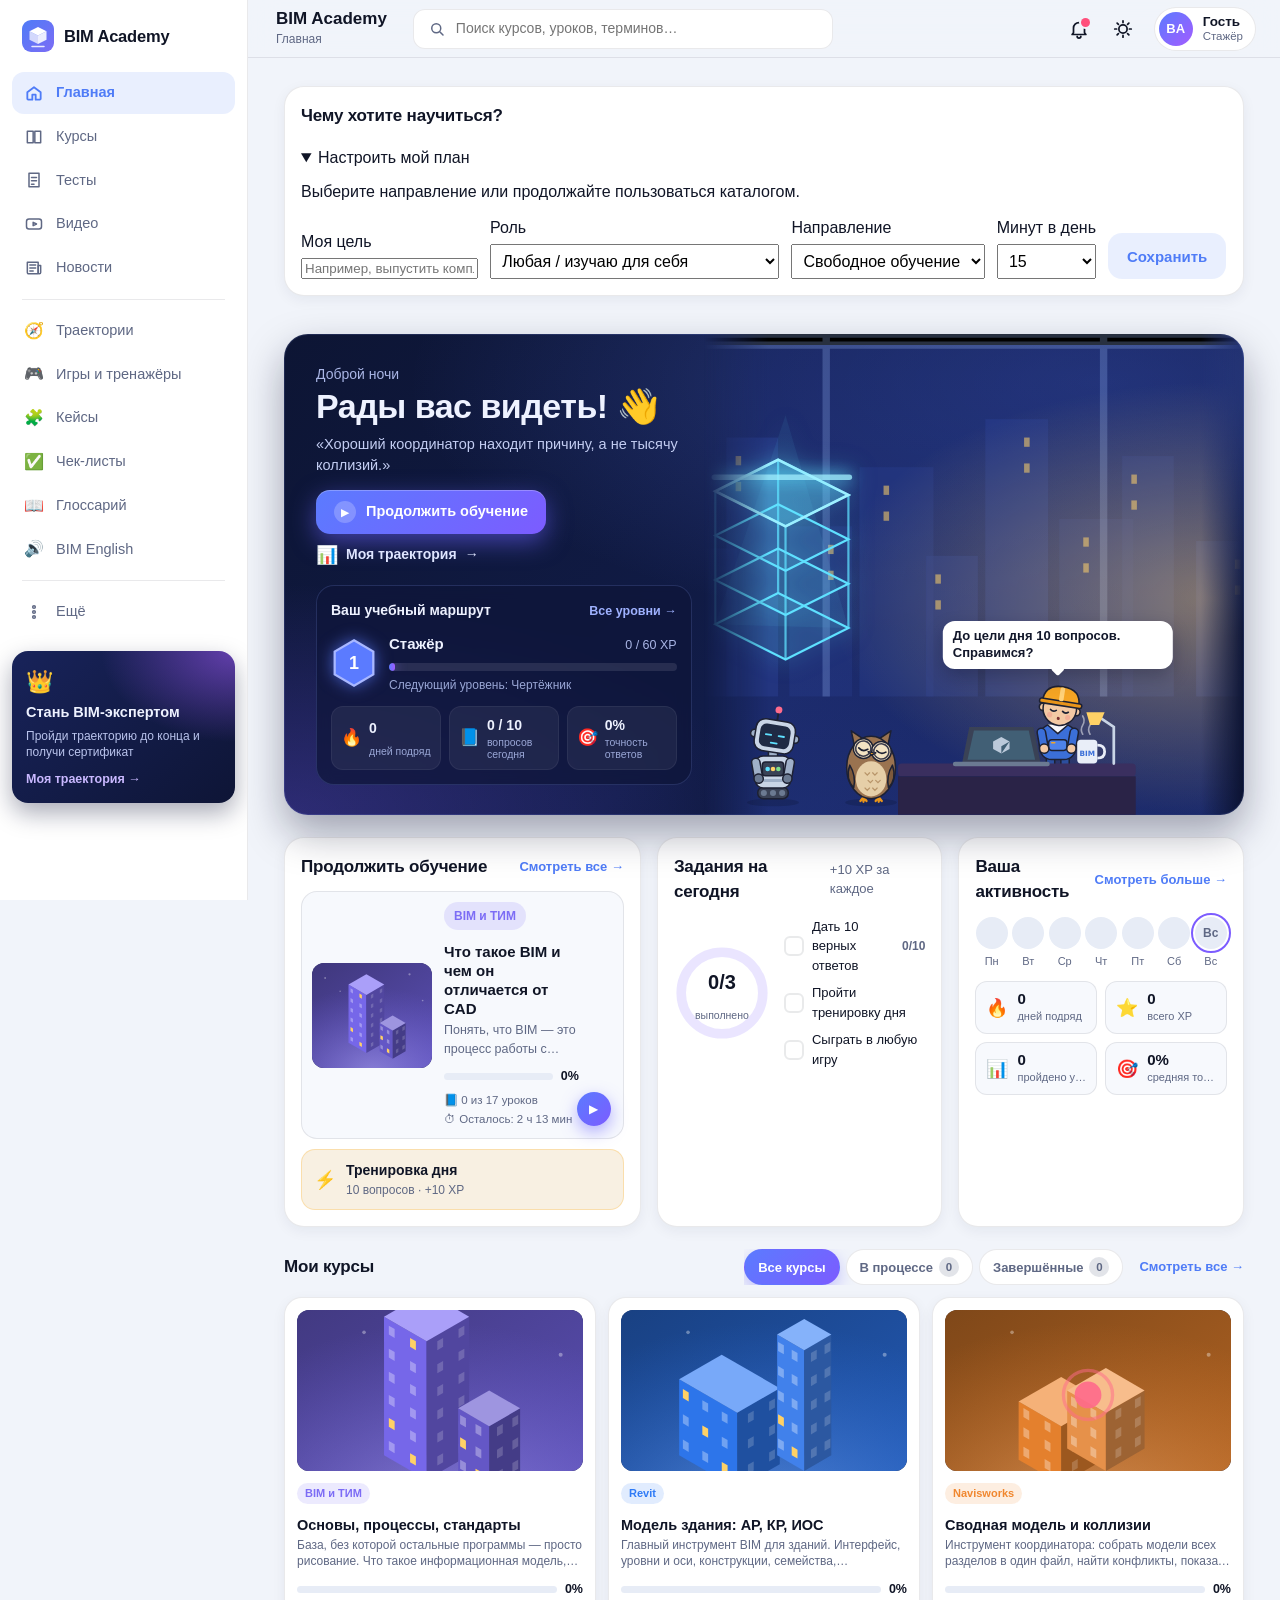
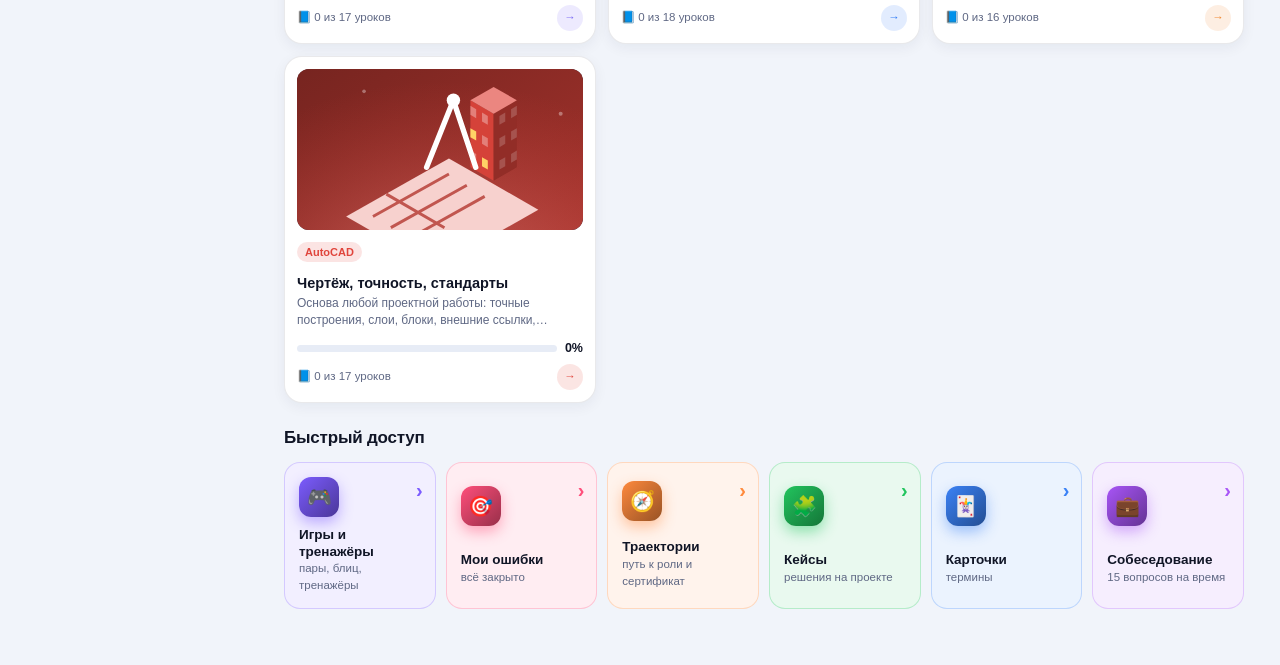
==== commit 9cdf46a4: "Publish BIM Academy v28: 185 lessons, workshop illustrations and progress sync fixes" ====
--- a/index.html
+++ b/index.html
@@ -1,120 +1,123 @@
-<!doctype html>
-<html lang="ru">
-  <head>
-    <meta charset="UTF-8" />
-    <meta name="viewport" content="width=device-width, initial-scale=1.0, viewport-fit=cover" />
-    <meta name="theme-color" content="#f5f6fa" media="(prefers-color-scheme: light)" />
-    <meta name="theme-color" content="#0e1220" media="(prefers-color-scheme: dark)" />
-    <meta name="description" content="BIM Academy — приложение для изучения Revit, Navisworks, AutoCAD, Civil 3D и BIM: уроки, схемы, видео, тесты, глоссарий и поиск." />
-    <meta name="app-version" content="2026-10-16-v24" />
-    <meta name="apple-mobile-web-app-capable" content="yes" />
-    <meta name="apple-mobile-web-app-status-bar-style" content="black-translucent" />
-    <meta name="apple-mobile-web-app-title" content="BIM Academy" />
-    <meta name="mobile-web-app-capable" content="yes" />
-    <title>BIM Academy — Revit, Navisworks, AutoCAD, Civil 3D</title>
-    <link rel="icon" type="image/svg+xml" href="icons/bim-icon.svg" />
-    <link rel="apple-touch-icon" href="icons/bim-icon-180.png" />
-    <link rel="manifest" href="manifest.webmanifest" />
-    <link rel="stylesheet" href="styles.css?v=24" />
-    <link rel="stylesheet" href="heroes.css?v=24" />
-  </head>
-  <body>
-    <div class="app">
-      <header class="topbar" id="topbar">
-        <button class="icon-btn" id="backBtn" type="button" aria-label="Назад" hidden>
-          <svg viewBox="0 0 24 24" aria-hidden="true"><path d="M15 5l-7 7 7 7" /></svg>
-        </button>
-        <div class="topbar-title">
-          <strong id="topTitle">BIM Academy</strong>
-          <small id="topSubtitle">Revit · Navisworks · AutoCAD · Civil 3D</small>
-        </div>
-        <form class="top-search" id="topSearch" role="search">
-          <svg viewBox="0 0 24 24" aria-hidden="true"><circle cx="11" cy="11" r="6" /><path d="M16 16l4 4" /></svg>
-          <input id="topSearchInput" type="search" placeholder="Поиск курсов, уроков, терминов…" aria-label="Поиск" />
-        </form>
-        <a class="icon-btn top-search-btn" href="#/search" aria-label="Поиск">
-          <svg viewBox="0 0 24 24" aria-hidden="true"><circle cx="11" cy="11" r="6" /><path d="M16 16l4 4" /></svg>
-        </a>
-        <div class="bell-wrap">
-          <button class="icon-btn" id="bellBtn" type="button" aria-label="Уведомления" aria-expanded="false" aria-haspopup="true">
-            <svg viewBox="0 0 24 24" aria-hidden="true"><path d="M6 16V11a6 6 0 0112 0v5l1.5 2h-15z" /><path d="M10 20a2 2 0 004 0" /></svg>
-            <i class="bell-dot" id="bellDot" hidden></i>
-          </button>
-          <div class="bell-pop" id="bellPop" hidden></div>
-        </div>
-        <button class="icon-btn" id="themeBtn" type="button" aria-label="Сменить тему">
-          <svg viewBox="0 0 24 24" aria-hidden="true" class="ico-sun"><circle cx="12" cy="12" r="4.5" /><path d="M12 3v2M12 19v2M3 12h2M19 12h2M5.6 5.6l1.4 1.4M17 17l1.4 1.4M18.4 5.6L17 7M7 17l-1.4 1.4" /></svg>
-          <svg viewBox="0 0 24 24" aria-hidden="true" class="ico-moon"><path d="M20 14.5A8 8 0 019.5 4a8.2 8.2 0 108.7 10.5z" /></svg>
-        </button>
-        <a class="user-chip" id="userChip" href="#/more" aria-label="Профиль"></a>
-      </header>
-
-      <main id="view" class="view" tabindex="-1"></main>
-
-      <nav class="tabbar" aria-label="Основная навигация">
-        <a class="side-brand" href="#/" aria-label="BIM Academy — на главную"><img src="icons/bim-icon.svg" alt="" width="32" height="32"><span>BIM Academy</span></a>
-        <a class="tab" href="#/" data-tab="home">
-          <svg viewBox="0 0 24 24" aria-hidden="true"><path d="M4 11l8-6 8 6v8a1 1 0 01-1 1h-5v-6H10v6H5a1 1 0 01-1-1z" /></svg>
-          <span>Главная</span>
-        </a>
-        <a class="tab" href="#/courses" data-tab="courses">
-          <svg viewBox="0 0 24 24" aria-hidden="true"><path d="M4 5h7v14H4zM13 5h7v14h-7z" /></svg>
-          <span>Курсы</span>
-        </a>
-        <a class="tab" href="#/tests" data-tab="tests">
-          <svg viewBox="0 0 24 24" aria-hidden="true"><path d="M6 4h12v16H6z" /><path d="M9 9h6M9 13h6M9 17h3" /></svg>
-          <span>Тесты</span>
-        </a>
-        <a class="tab" href="#/videos" data-tab="videos">
-          <svg viewBox="0 0 24 24" aria-hidden="true"><rect x="3" y="6" width="18" height="12" rx="3" /><path d="M11 10l4 2-4 2z" /></svg>
-          <span>Видео</span>
-        </a>
-        <a class="tab" href="#/news" data-tab="news">
-          <svg viewBox="0 0 24 24" aria-hidden="true"><path d="M4 5h13v14H5.5A1.5 1.5 0 014 17.5z" /><path d="M17 9h3v8.5a1.5 1.5 0 01-3 0z" /><path d="M7 8.5h7M7 12h7M7 15.5h4" /></svg>
-          <span>Новости</span>
-        </a>
-        <div class="tab-sep" aria-hidden="true"></div>
-        <a class="tab tab-extra" href="#/paths" data-tab="paths"><span class="tab-em" aria-hidden="true">🧭</span><span>Траектории</span></a>
-        <a class="tab tab-extra" href="#/games" data-tab="games"><span class="tab-em" aria-hidden="true">🎮</span><span>Игры и тренажёры</span></a>
-        <a class="tab tab-extra" href="#/cases" data-tab="cases"><span class="tab-em" aria-hidden="true">🧩</span><span>Кейсы</span></a>
-        <a class="tab tab-extra" href="#/checks" data-tab="checks"><span class="tab-em" aria-hidden="true">✅</span><span>Чек-листы</span></a>
-        <a class="tab tab-extra" href="#/glossary" data-tab="glossary"><span class="tab-em" aria-hidden="true">📖</span><span>Глоссарий</span></a>
-        <a class="tab tab-extra" href="#/vocab" data-tab="vocab"><span class="tab-em" aria-hidden="true">🔊</span><span>BIM English</span></a>
-        <div class="tab-sep" aria-hidden="true"></div>
-        <a class="tab" href="#/more" data-tab="more">
-          <svg viewBox="0 0 24 24" aria-hidden="true"><circle cx="12" cy="6" r="1.6" /><circle cx="12" cy="12" r="1.6" /><circle cx="12" cy="18" r="1.6" /></svg>
-          <span>Ещё</span>
-        </a>
-        <a class="side-promo" href="#/paths"><span class="sp-crown" aria-hidden="true">👑</span><b>Стань BIM-экспертом</b><small>Пройди траекторию до конца и получи сертификат</small><span class="sp-go">Моя траектория →</span></a>
-      </nav>
-    </div>
-
-    <div id="toast" class="toast" role="status" aria-live="polite"></div>
-
-    <script src="data/figures.js?v=19" defer></script>
-    <script src="data/course-bim.js?v=13" defer></script>
-    <script src="data/course-revit.js?v=13" defer></script>
-    <script src="data/course-navisworks.js?v=13" defer></script>
-    <script src="data/course-autocad.js?v=2" defer></script>
-    <script src="data/course-civil3d.js?v=2" defer></script>
-    <script src="data/course-practice.js?v=8" defer></script>
-    <script src="data/course-manager.js?v=9" defer></script>
-    <script src="data/course-revit-server.js?v=10" defer></script>
-    <script src="data/course-english.js?v=11" defer></script>
-    <script src="data/course-software.js?v=8" defer></script>
-    <script src="data/glossary.js?v=11" defer></script>
-    <script src="data/videos.js?v=11" defer></script>
-    <script src="data/news.js?v=8" defer></script>
-    <script src="data/checklists.js?v=10" defer></script>
-    <script src="data/warnings.js?v=8" defer></script>
-    <script src="data/questions-extra.js?v=8" defer></script>
-    <script src="heroes.js?v=12" defer></script>
-    <script src="heroes-pixel.js?v=12" defer></script>
-    <script src="data/cases.js?v=13" defer></script>
-    <script src="data/paths.js?v=13" defer></script>
-    <script src="sims.js?v=13" defer></script>
-    <script src="vendor/supabase.js?v=2.45.4" defer></script>
-    <script src="covers.js?v=24" defer></script>
-    <script src="app.js?v=24" defer></script>
-  </body>
-</html>
+<!doctype html>
+<html lang="ru">
+  <head>
+    <meta charset="UTF-8" />
+    <meta name="viewport" content="width=device-width, initial-scale=1.0, viewport-fit=cover" />
+    <meta name="theme-color" content="#f5f6fa" media="(prefers-color-scheme: light)" />
+    <meta name="theme-color" content="#0e1220" media="(prefers-color-scheme: dark)" />
+    <meta name="description" content="BIM Academy — приложение для изучения Revit, Navisworks, AutoCAD, Civil 3D и BIM: уроки, схемы, видео, тесты, глоссарий и поиск." />
+    <meta name="app-version" content="2026-10-31-v28" />
+    <meta name="apple-mobile-web-app-capable" content="yes" />
+    <meta name="apple-mobile-web-app-status-bar-style" content="black-translucent" />
+    <meta name="apple-mobile-web-app-title" content="BIM Academy" />
+    <meta name="mobile-web-app-capable" content="yes" />
+    <title>BIM Academy — Revit, Navisworks, AutoCAD, Civil 3D</title>
+    <link rel="icon" type="image/svg+xml" href="icons/bim-icon.svg" />
+    <link rel="apple-touch-icon" href="icons/bim-icon-180.png" />
+    <link rel="manifest" href="manifest.webmanifest" />
+    <link rel="stylesheet" href="styles.css?v=28" />
+    <link rel="stylesheet" href="heroes.css?v=24" />
+  </head>
+  <body>
+    <div class="app">
+      <header class="topbar" id="topbar">
+        <button class="icon-btn" id="backBtn" type="button" aria-label="Назад" hidden>
+          <svg viewBox="0 0 24 24" aria-hidden="true"><path d="M15 5l-7 7 7 7" /></svg>
+        </button>
+        <div class="topbar-title">
+          <strong id="topTitle">BIM Academy</strong>
+          <small id="topSubtitle">Revit · Navisworks · AutoCAD · Civil 3D</small>
+        </div>
+        <form class="top-search" id="topSearch" role="search">
+          <svg viewBox="0 0 24 24" aria-hidden="true"><circle cx="11" cy="11" r="6" /><path d="M16 16l4 4" /></svg>
+          <input id="topSearchInput" type="search" placeholder="Поиск курсов, уроков, терминов…" aria-label="Поиск" />
+        </form>
+        <a class="icon-btn top-search-btn" href="#/search" aria-label="Поиск">
+          <svg viewBox="0 0 24 24" aria-hidden="true"><circle cx="11" cy="11" r="6" /><path d="M16 16l4 4" /></svg>
+        </a>
+        <div class="bell-wrap">
+          <button class="icon-btn" id="bellBtn" type="button" aria-label="Уведомления" aria-expanded="false" aria-haspopup="true">
+            <svg viewBox="0 0 24 24" aria-hidden="true"><path d="M6 16V11a6 6 0 0112 0v5l1.5 2h-15z" /><path d="M10 20a2 2 0 004 0" /></svg>
+            <i class="bell-dot" id="bellDot" hidden></i>
+          </button>
+          <div class="bell-pop" id="bellPop" hidden></div>
+        </div>
+        <button class="icon-btn" id="themeBtn" type="button" aria-label="Сменить тему">
+          <svg viewBox="0 0 24 24" aria-hidden="true" class="ico-sun"><circle cx="12" cy="12" r="4.5" /><path d="M12 3v2M12 19v2M3 12h2M19 12h2M5.6 5.6l1.4 1.4M17 17l1.4 1.4M18.4 5.6L17 7M7 17l-1.4 1.4" /></svg>
+          <svg viewBox="0 0 24 24" aria-hidden="true" class="ico-moon"><path d="M20 14.5A8 8 0 019.5 4a8.2 8.2 0 108.7 10.5z" /></svg>
+        </button>
+        <a class="user-chip" id="userChip" href="#/more" aria-label="Профиль"></a>
+      </header>
+
+      <main id="view" class="view" tabindex="-1"></main>
+
+      <nav class="tabbar" aria-label="Основная навигация">
+        <a class="side-brand" href="#/" aria-label="BIM Academy — на главную"><img src="icons/bim-icon.svg" alt="" width="32" height="32"><span>BIM Academy</span></a>
+        <a class="tab" href="#/" data-tab="home">
+          <svg viewBox="0 0 24 24" aria-hidden="true"><path d="M4 11l8-6 8 6v8a1 1 0 01-1 1h-5v-6H10v6H5a1 1 0 01-1-1z" /></svg>
+          <span>Главная</span>
+        </a>
+        <a class="tab" href="#/courses" data-tab="courses">
+          <svg viewBox="0 0 24 24" aria-hidden="true"><path d="M4 5h7v14H4zM13 5h7v14h-7z" /></svg>
+          <span>Курсы</span>
+        </a>
+        <a class="tab" href="#/tests" data-tab="tests">
+          <svg viewBox="0 0 24 24" aria-hidden="true"><path d="M6 4h12v16H6z" /><path d="M9 9h6M9 13h6M9 17h3" /></svg>
+          <span>Тесты</span>
+        </a>
+        <a class="tab" href="#/videos" data-tab="videos">
+          <svg viewBox="0 0 24 24" aria-hidden="true"><rect x="3" y="6" width="18" height="12" rx="3" /><path d="M11 10l4 2-4 2z" /></svg>
+          <span>Видео</span>
+        </a>
+        <a class="tab" href="#/news" data-tab="news">
+          <svg viewBox="0 0 24 24" aria-hidden="true"><path d="M4 5h13v14H5.5A1.5 1.5 0 014 17.5z" /><path d="M17 9h3v8.5a1.5 1.5 0 01-3 0z" /><path d="M7 8.5h7M7 12h7M7 15.5h4" /></svg>
+          <span>Новости</span>
+        </a>
+        <div class="tab-sep" aria-hidden="true"></div>
+        <a class="tab tab-extra" href="#/paths" data-tab="paths"><span class="tab-em" aria-hidden="true">🧭</span><span>Траектории</span></a>
+        <a class="tab tab-extra" href="#/games" data-tab="games"><span class="tab-em" aria-hidden="true">🎮</span><span>Игры и тренажёры</span></a>
+        <a class="tab tab-extra" href="#/cases" data-tab="cases"><span class="tab-em" aria-hidden="true">🧩</span><span>Кейсы</span></a>
+        <a class="tab tab-extra" href="#/checks" data-tab="checks"><span class="tab-em" aria-hidden="true">✅</span><span>Чек-листы</span></a>
+        <a class="tab tab-extra" href="#/glossary" data-tab="glossary"><span class="tab-em" aria-hidden="true">📖</span><span>Глоссарий</span></a>
+        <a class="tab tab-extra" href="#/vocab" data-tab="vocab"><span class="tab-em" aria-hidden="true">🔊</span><span>BIM English</span></a>
+        <div class="tab-sep" aria-hidden="true"></div>
+        <a class="tab" href="#/more" data-tab="more">
+          <svg viewBox="0 0 24 24" aria-hidden="true"><circle cx="12" cy="6" r="1.6" /><circle cx="12" cy="12" r="1.6" /><circle cx="12" cy="18" r="1.6" /></svg>
+          <span>Ещё</span>
+        </a>
+        <a class="side-promo" href="#/paths"><span class="sp-crown" aria-hidden="true">👑</span><b>Стань BIM-экспертом</b><small>Пройди траекторию до конца и получи сертификат</small><span class="sp-go">Моя траектория →</span></a>
+      </nav>
+    </div>
+
+    <div id="toast" class="toast" role="status" aria-live="polite"></div>
+
+    <script src="data/figures.js?v=19" defer></script>
+    <script src="data/course-bim.js?v=13" defer></script>
+    <script src="data/course-revit.js?v=13" defer></script>
+    <script src="data/course-navisworks.js?v=13" defer></script>
+    <script src="data/course-autocad.js?v=2" defer></script>
+    <script src="data/course-civil3d.js?v=2" defer></script>
+    <script src="data/course-practice.js?v=8" defer></script>
+    <script src="data/course-manager.js?v=9" defer></script>
+    <script src="data/course-revit-server.js?v=25" defer></script>
+    <script src="data/course-english.js?v=11" defer></script>
+    <script src="data/course-software.js?v=8" defer></script>
+    <script src="data/workshops.js?v=27" defer></script>
+    <script src="data/editor-changes.js?v=25" defer></script>
+    <script src="data/glossary.js?v=25" defer></script>
+    <script src="data/videos.js?v=11" defer></script>
+    <script src="data/news.js?v=8" defer></script>
+    <script src="data/checklists.js?v=10" defer></script>
+    <script src="data/warnings.js?v=8" defer></script>
+    <script src="data/questions-extra.js?v=8" defer></script>
+    <script src="heroes.js?v=12" defer></script>
+    <script src="heroes-pixel.js?v=12" defer></script>
+    <script src="data/cases.js?v=25" defer></script>
+    <script src="data/paths.js?v=25" defer></script>
+    <script src="sims.js?v=13" defer></script>
+    <script src="vendor/supabase.js?v=2.45.4" defer></script>
+    <script src="covers.js?v=24" defer></script>
+    <script src="learning.js?v=26" defer></script>
+    <script src="app.js?v=28" defer></script>
+  </body>
+</html>
--- a/styles.css
+++ b/styles.css
@@ -1,1716 +1,1756 @@
-/* BIM Academy — оформление */
-* { box-sizing: border-box; }
-
-:root {
-  --bg: #f1f4fa;
-  --bg-soft: #e7ecf6;
-  --surface: #ffffff;
-  --surface-2: #f7f9fd;
-  --text: #101526;
-  --muted: #5f6884;
-  --border: rgba(16, 21, 38, 0.09);
-  --shadow: 0 10px 30px rgba(20, 30, 60, 0.08);
-  --shadow-soft: 0 4px 14px rgba(20, 30, 60, 0.06);
-  --accent: #4f7cf7;
-  --ok: #1e9e6a;
-  --bad: #dc4a44;
-  --warn: #d98324;
-  --fig-stroke: rgba(16, 21, 38, 0.24);
-  --tab-h: 62px;
-  --top-h: 58px;
-  --radius: 20px;
-  --font: -apple-system, BlinkMacSystemFont, "Segoe UI", Roboto, "Helvetica Neue", Arial, sans-serif;
-}
-
-html[data-theme="dark"] {
-  --bg: #0d1120;
-  --bg-soft: #141a2c;
-  --surface: #161d31;
-  --surface-2: #1c2439;
-  --text: #eef1f9;
-  --muted: #9aa5c2;
-  --border: rgba(255, 255, 255, 0.09);
-  --shadow: 0 14px 34px rgba(0, 0, 0, 0.45);
-  --shadow-soft: 0 6px 16px rgba(0, 0, 0, 0.3);
-  --accent: #6d95ff;
-  --ok: #34c48b;
-  --bad: #ff6b63;
-  --warn: #eda44a;
-  --fig-stroke: rgba(255, 255, 255, 0.26);
-}
-
-html, body { margin: 0; padding: 0; }
-
-body {
-  background: var(--bg);
-  color: var(--text);
-  font-family: var(--font);
-  font-size: 16px;
-  line-height: 1.5;
-  -webkit-font-smoothing: antialiased;
-  -webkit-tap-highlight-color: transparent;
-  overscroll-behavior-y: none;
-}
-
-a { color: inherit; text-decoration: none; }
-button { font-family: inherit; font-size: inherit; color: inherit; }
-
-.app { min-height: 100vh; min-height: 100dvh; }
-
-/* ---------- Верхняя панель ---------- */
-.topbar {
-  position: fixed;
-  top: 0;
-  left: 0;
-  right: 0;
-  z-index: 20;
-  display: flex;
-  align-items: center;
-  gap: 6px;
-  height: calc(var(--top-h) + env(safe-area-inset-top));
-  padding: env(safe-area-inset-top) 10px 0;
-  background: color-mix(in srgb, var(--bg) 94%, transparent);
-  backdrop-filter: saturate(1.6) blur(14px);
-  -webkit-backdrop-filter: saturate(1.6) blur(14px);
-  border-bottom: 1px solid var(--border);
-}
-
-.topbar-title { flex: 1; min-width: 0; padding-left: 4px; }
-.topbar-title strong {
-  display: block;
-  font-size: 17px;
-  line-height: 1.2;
-  white-space: nowrap;
-  overflow: hidden;
-  text-overflow: ellipsis;
-}
-.topbar-title small {
-  display: block;
-  color: var(--muted);
-  font-size: 12px;
-  white-space: nowrap;
-  overflow: hidden;
-  text-overflow: ellipsis;
-}
-
-.icon-btn {
-  flex: 0 0 auto;
-  display: grid;
-  place-items: center;
-  width: 38px;
-  height: 38px;
-  border: 0;
-  border-radius: 12px;
-  background: transparent;
-  cursor: pointer;
-  transition: background 0.15s ease, transform 0.12s ease;
-}
-.icon-btn[hidden] { display: none; }
-.icon-btn:active { transform: scale(0.92); }
-.icon-btn:hover { background: var(--bg-soft); }
-.icon-btn svg {
-  width: 22px;
-  height: 22px;
-  fill: none;
-  stroke: currentColor;
-  stroke-width: 1.9;
-  stroke-linecap: round;
-  stroke-linejoin: round;
-}
-.ico-moon { display: none; }
-html[data-theme="dark"] .ico-sun { display: none; }
-html[data-theme="dark"] .ico-moon { display: block; }
-
-/* ---------- Основная область ---------- */
-.view {
-  padding: calc(var(--top-h) + env(safe-area-inset-top) + 12px) 14px
-    calc(var(--tab-h) + env(safe-area-inset-bottom) + 24px);
-  max-width: 760px;
-  margin: 0 auto;
-  outline: none;
-  animation: fade 0.24s ease;
-}
-@keyframes fade { from { opacity: 0; transform: translateY(6px); } to { opacity: 1; transform: none; } }
-
-/* ---------- Нижние табы ---------- */
-.tabbar {
-  position: fixed;
-  bottom: 0;
-  left: 0;
-  right: 0;
-  z-index: 20;
-  display: flex;
-  height: calc(var(--tab-h) + env(safe-area-inset-bottom));
-  padding-bottom: env(safe-area-inset-bottom);
-  background: color-mix(in srgb, var(--surface) 96%, transparent);
-  backdrop-filter: blur(14px);
-  -webkit-backdrop-filter: blur(14px);
-  border-top: 1px solid var(--border);
-}
-.tab {
-  flex: 1;
-  display: flex;
-  flex-direction: column;
-  align-items: center;
-  justify-content: center;
-  gap: 3px;
-  color: var(--muted);
-  font-size: 11px;
-  transition: color 0.15s ease;
-}
-.tab svg {
-  width: 23px;
-  height: 23px;
-  fill: none;
-  stroke: currentColor;
-  stroke-width: 1.8;
-  stroke-linecap: round;
-  stroke-linejoin: round;
-}
-.tab span { white-space: nowrap; }
-.tab.active { color: var(--accent); }
-.tab.active svg { stroke-width: 2.2; }
-.tab:active { transform: scale(0.94); }
-
-/* Шесть вкладок на узком экране: ужимаем, чтобы подписи не переносились. */
-@media (max-width: 400px) {
-  .tab { font-size: 10px; gap: 2px; }
-  .tab svg { width: 21px; height: 21px; }
-}
-@media (max-width: 340px) {
-  .tab { font-size: 9.5px; }
-  .tab svg { width: 20px; height: 20px; }
-}
-
-/* ---------- Типовые блоки ---------- */
-.section { margin: 0 0 22px; }
-.section-head {
-  display: flex;
-  align-items: baseline;
-  justify-content: space-between;
-  gap: 10px;
-  margin: 0 2px 10px;
-}
-.section-head h2 { margin: 0; font-size: 17px; letter-spacing: -0.2px; }
-.section-head a { color: var(--accent); font-size: 13px; font-weight: 600; }
-
-.card {
-  display: block;
-  background: var(--surface);
-  border: 1px solid var(--border);
-  border-radius: var(--radius);
-  box-shadow: var(--shadow-soft);
-  padding: 16px;
-}
-.card + .card { margin-top: 12px; }
-.card h3 { margin: 0 0 6px; font-size: 16px; }
-.card p { margin: 0; color: var(--muted); font-size: 14px; }
-
-.grid { display: grid; gap: 12px; }
-.grid-2 { grid-template-columns: repeat(2, minmax(0, 1fr)); }
-@media (min-width: 620px) { .grid-2 { grid-template-columns: repeat(3, minmax(0, 1fr)); } }
-
-.muted { color: var(--muted); }
-.small { font-size: 13px; }
-.center { text-align: center; }
-.mt { margin-top: 14px; }
-.row { display: flex; align-items: center; gap: 10px; }
-.row-wrap { flex-wrap: wrap; }
-.spread { justify-content: space-between; }
-
-.chip {
-  display: inline-flex;
-  align-items: center;
-  gap: 5px;
-  padding: 5px 10px;
-  border-radius: 999px;
-  background: var(--bg-soft);
-  color: var(--muted);
-  font-size: 12px;
-  font-weight: 600;
-  white-space: nowrap;
-}
-.chip.accent {
-  background: color-mix(in srgb, var(--accent) 16%, transparent);
-  color: var(--accent);
-}
-.chip.done { background: color-mix(in srgb, var(--ok) 16%, transparent); color: var(--ok); }
-
-.btn {
-  display: inline-flex;
-  align-items: center;
-  justify-content: center;
-  gap: 8px;
-  padding: 13px 18px;
-  min-height: 46px;
-  border: 1px solid var(--border);
-  border-radius: 14px;
-  background: var(--surface);
-  font-size: 15px;
-  font-weight: 600;
-  cursor: pointer;
-  transition: transform 0.12s ease, filter 0.15s ease;
-}
-.btn:active { transform: scale(0.98); }
-.btn.primary {
-  background: var(--accent);
-  border-color: transparent;
-  color: #fff;
-  box-shadow: 0 8px 20px color-mix(in srgb, var(--accent) 34%, transparent);
-}
-.btn.soft {
-  background: color-mix(in srgb, var(--accent) 12%, transparent);
-  border-color: transparent;
-  color: var(--accent);
-}
-.btn.block { width: 100%; }
-.btn.small { min-height: 38px; padding: 8px 14px; font-size: 14px; border-radius: 11px; }
-.btn[disabled] { opacity: 0.5; cursor: default; }
-.btn svg { width: 18px; height: 18px; fill: none; stroke: currentColor; stroke-width: 2; stroke-linecap: round; stroke-linejoin: round; }
-.btn-row { display: flex; gap: 10px; flex-wrap: wrap; }
-.btn-row .btn { flex: 1; min-width: 140px; }
-
-/* ---------- Главная ---------- */
-.hero {
-  position: relative;
-  overflow: hidden;
-  padding: 18px;
-  border-radius: 24px;
-  background: linear-gradient(135deg, color-mix(in srgb, var(--accent) 90%, #000 0%), color-mix(in srgb, var(--accent) 55%, #7c6cf5));
-  color: #fff;
-  box-shadow: 0 16px 34px color-mix(in srgb, var(--accent) 30%, transparent);
-}
-.hero::after {
-  content: "";
-  position: absolute;
-  right: -40px;
-  top: -60px;
-  width: 190px;
-  height: 190px;
-  border-radius: 50%;
-  background: rgba(255, 255, 255, 0.14);
-  pointer-events: none;
-}
-.hero-top { display: flex; align-items: center; justify-content: space-between; gap: 14px; position: relative; }
-.hero h1 { margin: 0 0 4px; font-size: 20px; letter-spacing: -0.3px; }
-.hero p { margin: 0; font-size: 13px; opacity: 0.9; }
-.hero-stats { display: flex; gap: 8px; margin-top: 16px; position: relative; }
-.hero-stat {
-  flex: 1;
-  padding: 10px 8px;
-  border-radius: 14px;
-  background: rgba(255, 255, 255, 0.16);
-  text-align: center;
-}
-.hero-stat b { display: block; font-size: 18px; line-height: 1.2; }
-.hero-stat span { font-size: 11px; opacity: 0.9; }
-
-.ring { flex: 0 0 auto; width: 74px; height: 74px; position: relative; }
-.ring svg { width: 100%; height: 100%; transform: rotate(-90deg); }
-.ring circle { fill: none; stroke-width: 8; stroke-linecap: round; }
-.ring .track { stroke: rgba(255, 255, 255, 0.28); }
-.ring .bar { stroke: #fff; transition: stroke-dasharray 0.6s ease; }
-.ring b {
-  position: absolute;
-  inset: 0;
-  display: grid;
-  place-items: center;
-  font-size: 15px;
-}
-
-/* ---------- Курсы ---------- */
-.course-card {
-  position: relative;
-  display: block;
-  padding: 16px;
-  border-radius: var(--radius);
-  background: var(--surface);
-  border: 1px solid var(--border);
-  box-shadow: var(--shadow-soft);
-  overflow: hidden;
-  transition: transform 0.14s ease, box-shadow 0.2s ease;
-}
-.course-card:active { transform: scale(0.985); }
-.course-card::before {
-  content: "";
-  position: absolute;
-  left: 0;
-  top: 0;
-  bottom: 0;
-  width: 5px;
-  background: var(--accent);
-}
-.course-card .cc-head { display: flex; align-items: center; gap: 12px; }
-.course-icon {
-  flex: 0 0 auto;
-  width: 44px;
-  height: 44px;
-  display: grid;
-  place-items: center;
-  border-radius: 13px;
-  background: color-mix(in srgb, var(--accent) 15%, transparent);
-  color: var(--accent);
-}
-.course-icon svg { width: 24px; height: 24px; fill: none; stroke: currentColor; stroke-width: 1.8; stroke-linecap: round; stroke-linejoin: round; }
-.course-card h3 { margin: 0; font-size: 16.5px; }
-.course-card .cc-sub { color: var(--muted); font-size: 12.5px; }
-.course-card p.cc-text { margin: 10px 0 0; color: var(--muted); font-size: 13.5px; }
-
-.progress {
-  height: 7px;
-  border-radius: 999px;
-  background: var(--bg-soft);
-  overflow: hidden;
-  margin-top: 12px;
-}
-.progress i {
-  display: block;
-  height: 100%;
-  border-radius: 999px;
-  background: var(--accent);
-  transition: width 0.5s ease;
-}
-.progress-meta { display: flex; justify-content: space-between; margin-top: 6px; font-size: 12px; color: var(--muted); }
-
-/* ---------- Список уроков ---------- */
-.lesson {
-  display: flex;
-  align-items: center;
-  gap: 12px;
-  padding: 13px 14px;
-  border-radius: 16px;
-  background: var(--surface);
-  border: 1px solid var(--border);
-  transition: transform 0.12s ease;
-}
-.lesson + .lesson { margin-top: 8px; }
-.lesson:active { transform: scale(0.99); }
-.lesson-num {
-  flex: 0 0 auto;
-  width: 30px;
-  height: 30px;
-  display: grid;
-  place-items: center;
-  border-radius: 50%;
-  border: 1.5px solid var(--border);
-  color: var(--muted);
-  font-size: 13px;
-  font-weight: 700;
-}
-.lesson.is-done .lesson-num {
-  background: var(--ok);
-  border-color: transparent;
-  color: #fff;
-}
-/* Пройденный урок видно с одного взгляда: тёплая заливка и зелёная кромка слева. */
-.lesson.is-done {
-  background: color-mix(in srgb, var(--ok) 9%, var(--surface));
-  border-color: color-mix(in srgb, var(--ok) 32%, var(--border));
-}
-.lesson.is-done::before {
-  content: "";
-  position: absolute;
-  left: 0;
-  top: 8px;
-  bottom: 8px;
-  width: 3px;
-  border-radius: 0 3px 3px 0;
-  background: var(--ok);
-}
-.lesson { position: relative; overflow: hidden; }
-.lesson-done-tag { color: var(--ok); font-weight: 600; }
-
-/* Полностью пройденный курс помечается в списке курсов. */
-.course-card.is-done { border-color: color-mix(in srgb, var(--ok) 40%, var(--border)); }
-.course-card .cc-done {
-  position: absolute;
-  top: 14px;
-  right: 14px;
-  display: inline-flex;
-  align-items: center;
-  gap: 5px;
-  padding: 4px 9px;
-  border-radius: 999px;
-  background: color-mix(in srgb, var(--ok) 16%, transparent);
-  color: var(--ok);
-  font-size: 11.5px;
-  font-weight: 700;
-}
-.lesson-body { flex: 1; min-width: 0; }
-.lesson-body b { display: block; font-size: 15px; font-weight: 600; }
-.lesson-body span { display: block; color: var(--muted); font-size: 12.5px; }
-.lesson-arrow { color: var(--muted); }
-.lesson-arrow svg { width: 18px; height: 18px; fill: none; stroke: currentColor; stroke-width: 2; stroke-linecap: round; stroke-linejoin: round; }
-
-/* ---------- Урок ---------- */
-.lesson-hero { margin-bottom: 16px; }
-.lesson-hero h1 { margin: 6px 0 8px; font-size: 22px; line-height: 1.25; letter-spacing: -0.4px; }
-.goal {
-  margin-top: 10px;
-  padding: 12px 14px;
-  border-radius: 14px;
-  background: color-mix(in srgb, var(--accent) 10%, transparent);
-  border: 1px solid color-mix(in srgb, var(--accent) 22%, transparent);
-  font-size: 14px;
-}
-.goal b { color: var(--accent); }
-
-.block { margin: 0 0 16px; }
-.block p { margin: 0; font-size: 15.5px; line-height: 1.62; }
-.block h4 { margin: 0 0 8px; font-size: 15px; }
-
-.bullets { margin: 0; padding-left: 20px; }
-.bullets li { margin-bottom: 7px; font-size: 15px; line-height: 1.55; }
-
-.steps { margin: 0; padding: 0; list-style: none; counter-reset: st; }
-.steps li {
-  position: relative;
-  counter-increment: st;
-  padding: 0 0 12px 38px;
-  font-size: 15px;
-  line-height: 1.5;
-}
-.steps li::before {
-  content: counter(st);
-  position: absolute;
-  left: 0;
-  top: 0;
-  width: 26px;
-  height: 26px;
-  display: grid;
-  place-items: center;
-  border-radius: 50%;
-  background: color-mix(in srgb, var(--accent) 16%, transparent);
-  color: var(--accent);
-  font-size: 13px;
-  font-weight: 700;
-}
-.steps li:not(:last-child)::after {
-  content: "";
-  position: absolute;
-  left: 12.5px;
-  top: 30px;
-  bottom: 4px;
-  width: 1.5px;
-  background: var(--border);
-}
-
-.note {
-  padding: 14px;
-  border-radius: 16px;
-  border: 1px solid var(--border);
-  background: var(--surface);
-}
-.note b { display: block; margin-bottom: 4px; font-size: 14.5px; }
-.note p { font-size: 14.5px; }
-.note.tip { background: color-mix(in srgb, var(--ok) 10%, var(--surface)); border-color: color-mix(in srgb, var(--ok) 30%, transparent); }
-.note.tip b { color: var(--ok); }
-.note.warn { background: color-mix(in srgb, var(--bad) 10%, var(--surface)); border-color: color-mix(in srgb, var(--bad) 28%, transparent); }
-.note.warn b { color: var(--bad); }
-.note.rule { background: color-mix(in srgb, var(--warn) 12%, var(--surface)); border-color: color-mix(in srgb, var(--warn) 30%, transparent); }
-.note.rule b { color: var(--warn); }
-
-.keybox {
-  padding: 14px 16px;
-  border-radius: 16px;
-  background: var(--surface-2);
-  border: 1px dashed color-mix(in srgb, var(--accent) 40%, transparent);
-}
-.keybox b { display: block; margin-bottom: 8px; color: var(--accent); font-size: 13px; text-transform: uppercase; letter-spacing: 0.06em; }
-.keybox ul { margin: 0; padding-left: 18px; }
-.keybox li { font-size: 14.5px; margin-bottom: 6px; }
-
-.table-wrap { overflow-x: auto; -webkit-overflow-scrolling: touch; border-radius: 14px; border: 1px solid var(--border); }
-table { width: 100%; border-collapse: collapse; font-size: 14px; background: var(--surface); }
-th, td { padding: 10px 12px; text-align: left; vertical-align: top; }
-th { background: var(--surface-2); font-size: 12.5px; text-transform: uppercase; letter-spacing: 0.04em; color: var(--muted); white-space: nowrap; }
-td { border-top: 1px solid var(--border); }
-td:first-child { font-weight: 600; white-space: nowrap; }
-
-/* ---------- Схемы ---------- */
-.figure { margin: 0; }
-.figure .fig-box {
-  padding: 10px;
-  border-radius: 16px;
-  background: var(--surface);
-  border: 1px solid var(--border);
-  overflow-x: auto;
-  -webkit-overflow-scrolling: touch;
-}
-.figure svg { width: 100%; min-width: 420px; height: auto; display: block; }
-.figure figcaption { margin-top: 7px; color: var(--muted); font-size: 12.5px; text-align: center; }
-
-.f-box { fill: var(--surface-2); stroke: var(--fig-stroke); stroke-width: 1.2; }
-html[data-theme="dark"] .f-box { fill: rgba(255, 255, 255, 0.04); }
-.f-fill { fill: color-mix(in srgb, var(--accent) 16%, transparent); stroke: none; }
-.f-accent-fill { fill: var(--accent); stroke: none; }
-.f-accent { fill: none; stroke: var(--accent); stroke-width: 2; stroke-linejoin: round; stroke-linecap: round; }
-.f-line { fill: none; stroke: var(--muted); stroke-width: 1.4; stroke-linejoin: round; stroke-linecap: round; }
-.f-dash { stroke-dasharray: 6 4; }
-.f-arrow { fill: none; stroke: var(--accent); stroke-width: 1.6; stroke-linecap: round; stroke-dasharray: 5 4; }
-.f-ring { fill: none; stroke: var(--border); stroke-width: 2; stroke-dasharray: 4 5; }
-.f-dot { fill: var(--accent); stroke: none; }
-.f-txt { fill: var(--text); font-size: 13px; font-weight: 600; font-family: var(--font); }
-.f-title { fill: var(--text); font-size: 13.5px; font-weight: 700; font-family: var(--font); }
-.f-dim { fill: var(--muted); font-size: 11.5px; font-family: var(--font); }
-.f-accent-txt { fill: var(--accent); font-size: 12px; font-weight: 600; font-family: var(--font); }
-.f-center { text-anchor: middle; }
-.f-vert { writing-mode: vertical-rl; text-anchor: middle; }
-
-/* ---------- Тесты ---------- */
-.quiz-top { display: flex; align-items: center; gap: 12px; margin-bottom: 14px; }
-.quiz-top .progress { flex: 1; margin: 0; }
-.quiz-count { font-size: 13px; font-weight: 700; color: var(--muted); white-space: nowrap; }
-
-.question {
-  padding: 18px;
-  border-radius: var(--radius);
-  background: var(--surface);
-  border: 1px solid var(--border);
-  box-shadow: var(--shadow-soft);
-}
-.question .q-kind { font-size: 12px; font-weight: 700; color: var(--accent); text-transform: uppercase; letter-spacing: 0.05em; }
-.question h2 { margin: 8px 0 16px; font-size: 18px; line-height: 1.35; letter-spacing: -0.2px; }
-
-.options { display: grid; gap: 9px; }
-.option {
-  display: flex;
-  align-items: flex-start;
-  gap: 11px;
-  width: 100%;
-  padding: 13px 14px;
-  border: 1.5px solid var(--border);
-  border-radius: 14px;
-  background: var(--surface-2);
-  text-align: left;
-  font-size: 15px;
-  line-height: 1.4;
-  cursor: pointer;
-  transition: border-color 0.15s ease, background 0.15s ease, transform 0.1s ease;
-}
-.option:active { transform: scale(0.99); }
-.option .mark {
-  flex: 0 0 auto;
-  width: 22px;
-  height: 22px;
-  display: grid;
-  place-items: center;
-  border-radius: 7px;
-  border: 1.5px solid var(--muted);
-  color: transparent;
-  font-size: 13px;
-  font-weight: 800;
-}
-.option.round .mark { border-radius: 50%; }
-.option.sel { border-color: var(--accent); background: color-mix(in srgb, var(--accent) 10%, transparent); }
-.option.sel .mark { border-color: var(--accent); background: var(--accent); color: #fff; }
-.option.right { border-color: var(--ok); background: color-mix(in srgb, var(--ok) 12%, transparent); }
-.option.right .mark { border-color: var(--ok); background: var(--ok); color: #fff; }
-.option.wrong { border-color: var(--bad); background: color-mix(in srgb, var(--bad) 12%, transparent); }
-.option.wrong .mark { border-color: var(--bad); background: var(--bad); color: #fff; }
-.option[disabled] { cursor: default; }
-
-.answer-input {
-  width: 100%;
-  padding: 14px;
-  border-radius: 14px;
-  border: 1.5px solid var(--border);
-  background: var(--surface-2);
-  color: var(--text);
-  font-size: 16px;
-  font-family: inherit;
-}
-.answer-input:focus { outline: none; border-color: var(--accent); }
-
-.verdict {
-  margin-top: 14px;
-  padding: 14px;
-  border-radius: 14px;
-  font-size: 14.5px;
-  animation: fade 0.2s ease;
-}
-.verdict.ok { background: color-mix(in srgb, var(--ok) 13%, transparent); border: 1px solid color-mix(in srgb, var(--ok) 30%, transparent); }
-.verdict.no { background: color-mix(in srgb, var(--bad) 13%, transparent); border: 1px solid color-mix(in srgb, var(--bad) 30%, transparent); }
-.verdict b { display: block; margin-bottom: 4px; }
-.verdict.ok b { color: var(--ok); }
-.verdict.no b { color: var(--bad); }
-.verdict .ans-label { color: var(--ok); }
-
-.result-ring { width: 132px; height: 132px; margin: 6px auto 14px; position: relative; }
-.result-ring svg { width: 100%; height: 100%; transform: rotate(-90deg); }
-.result-ring circle { fill: none; stroke-width: 11; stroke-linecap: round; }
-.result-ring .track { stroke: var(--bg-soft); }
-.result-ring .bar { stroke: var(--accent); }
-.result-ring b { position: absolute; inset: 0; display: grid; place-items: center; font-size: 28px; }
-
-.mistake {
-  padding: 13px 14px;
-  border-radius: 14px;
-  background: var(--surface);
-  border: 1px solid var(--border);
-  border-left: 4px solid var(--bad);
-  font-size: 14px;
-}
-.mistake + .mistake { margin-top: 8px; }
-.mistake b { display: block; margin-bottom: 5px; font-size: 14.5px; }
-.mistake .ans { color: var(--ok); font-weight: 600; }
-
-/* ---------- Поиск ---------- */
-.search-wrap { position: relative; margin-bottom: 14px; }
-.search-field {
-  width: 100%;
-  padding: 14px 14px 14px 44px;
-  border-radius: 16px;
-  border: 1.5px solid var(--border);
-  background: var(--surface);
-  color: var(--text);
-  font-size: 16px;
-  font-family: inherit;
-  box-shadow: var(--shadow-soft);
-}
-.search-field:focus { outline: none; border-color: var(--accent); }
-.search-wrap svg {
-  position: absolute;
-  left: 14px;
-  top: 50%;
-  transform: translateY(-50%);
-  width: 20px;
-  height: 20px;
-  fill: none;
-  stroke: var(--muted);
-  stroke-width: 2;
-  stroke-linecap: round;
-}
-.result {
-  display: block;
-  padding: 13px 14px;
-  border-radius: 14px;
-  background: var(--surface);
-  border: 1px solid var(--border);
-}
-.result + .result { margin-top: 8px; }
-.result .kind { font-size: 11.5px; font-weight: 700; text-transform: uppercase; letter-spacing: 0.05em; color: var(--accent); }
-.result b { display: block; margin: 3px 0; font-size: 15px; font-weight: 600; }
-.result span { color: var(--muted); font-size: 13px; }
-mark { background: color-mix(in srgb, var(--accent) 26%, transparent); color: inherit; border-radius: 4px; padding: 0 2px; }
-
-/* ---------- Глоссарий ---------- */
-.term {
-  border-radius: 14px;
-  background: var(--surface);
-  border: 1px solid var(--border);
-  overflow: hidden;
-}
-.term + .term { margin-top: 8px; }
-.term summary {
-  display: flex;
-  align-items: center;
-  gap: 8px;
-  padding: 13px 14px;
-  cursor: pointer;
-  list-style: none;
-  font-weight: 600;
-}
-.term summary::-webkit-details-marker { display: none; }
-.term summary::after { content: "+"; margin-left: auto; color: var(--muted); font-size: 18px; }
-.term[open] summary::after { content: "−"; }
-.term .term-body { padding: 0 14px 14px; font-size: 14.5px; color: var(--muted); }
-.term .term-full { font-size: 12.5px; color: var(--muted); font-weight: 500; }
-
-/* ---------- Видео ---------- */
-.video-card {
-  display: block;
-  padding: 14px;
-  border-radius: 16px;
-  background: var(--surface);
-  border: 1px solid var(--border);
-}
-.video-card + .video-card { margin-top: 9px; }
-.video-card .vc-top { display: flex; gap: 12px; align-items: center; }
-.play {
-  flex: 0 0 auto;
-  width: 44px;
-  height: 44px;
-  display: grid;
-  place-items: center;
-  border-radius: 13px;
-  background: color-mix(in srgb, var(--accent) 15%, transparent);
-  color: var(--accent);
-}
-.play svg { width: 22px; height: 22px; fill: currentColor; stroke: none; }
-.video-card b { display: block; font-size: 15px; font-weight: 600; line-height: 1.3; }
-.video-card span { color: var(--muted); font-size: 12.5px; }
-.video-card p { margin: 9px 0 0; color: var(--muted); font-size: 13.5px; }
-
-/* ---------- Достижения / статистика ---------- */
-.badge {
-  padding: 13px;
-  border-radius: 16px;
-  background: var(--surface);
-  border: 1px solid var(--border);
-  text-align: center;
-  opacity: 0.45;
-  filter: grayscale(1);
-}
-.badge.on { opacity: 1; filter: none; border-color: color-mix(in srgb, var(--accent) 40%, transparent); }
-.badge .em { font-size: 24px; }
-.badge b { display: block; margin-top: 4px; font-size: 13px; }
-.badge span { color: var(--muted); font-size: 11.5px; line-height: 1.3; display: block; }
-
-.stat-tile {
-  display: block;
-  padding: 14px;
-  border-radius: 16px;
-  background: var(--surface);
-  border: 1px solid var(--border);
-  text-align: center;
-}
-.stat-tile b { display: block; font-size: 22px; letter-spacing: -0.5px; }
-.stat-tile span { color: var(--muted); font-size: 12px; }
-
-.menu-item {
-  display: flex;
-  align-items: center;
-  gap: 12px;
-  width: 100%;
-  padding: 14px;
-  border: 1px solid var(--border);
-  border-radius: 15px;
-  background: var(--surface);
-  text-align: left;
-  font-size: 15px;
-  cursor: pointer;
-}
-.menu-item + .menu-item { margin-top: 8px; }
-.menu-item span.mi-sub { display: block; color: var(--muted); font-size: 12.5px; }
-.menu-item .mi-body { flex: 1; min-width: 0; }
-.menu-item .mi-ico { font-size: 20px; }
-
-.check-row { text-align: left; cursor: pointer; }
-.check-row .cb {
-  flex: 0 0 auto;
-  width: 22px;
-  height: 22px;
-  display: grid;
-  place-items: center;
-  border-radius: 7px;
-  border: 1.5px solid var(--muted);
-  font-size: 13px;
-  font-weight: 700;
-  line-height: 1;
-  color: transparent;
-  transition: background 0.15s ease, border-color 0.15s ease, color 0.15s ease;
-}
-.check-row.on { border-color: color-mix(in srgb, var(--accent) 45%, var(--border)); }
-.check-row.on .cb { background: var(--accent); border-color: var(--accent); color: #fff; }
-.check-row.on .mi-body b { color: var(--muted); text-decoration: line-through; text-decoration-thickness: 1px; }
-
-.segmented { display: flex; gap: 6px; padding: 4px; border-radius: 14px; background: var(--bg-soft); }
-.segmented button {
-  flex: 1;
-  padding: 9px 6px;
-  border: 0;
-  border-radius: 11px;
-  background: transparent;
-  font-size: 13.5px;
-  font-weight: 600;
-  color: var(--muted);
-  cursor: pointer;
-}
-.segmented button.on { background: var(--surface); color: var(--text); box-shadow: var(--shadow-soft); }
-
-.filters { display: flex; gap: 7px; overflow-x: auto; padding-bottom: 4px; margin-bottom: 12px; -webkit-overflow-scrolling: touch; }
-.filters button {
-  flex: 0 0 auto;
-  padding: 8px 14px;
-  border-radius: 999px;
-  border: 1px solid var(--border);
-  background: var(--surface);
-  font-size: 13px;
-  font-weight: 600;
-  color: var(--muted);
-  cursor: pointer;
-}
-.filters button.on { background: var(--accent); border-color: transparent; color: #fff; }
-
-.empty { padding: 34px 16px; text-align: center; color: var(--muted); }
-.empty .em { font-size: 34px; display: block; margin-bottom: 8px; }
-
-.toast {
-  position: fixed;
-  left: 50%;
-  bottom: calc(var(--tab-h) + env(safe-area-inset-bottom) + 16px);
-  transform: translate(-50%, 20px);
-  z-index: 40;
-  max-width: 88vw;
-  padding: 12px 18px;
-  border-radius: 14px;
-  background: #111827;
-  color: #fff;
-  font-size: 14px;
-  box-shadow: 0 12px 30px rgba(0, 0, 0, 0.3);
-  opacity: 0;
-  pointer-events: none;
-  transition: opacity 0.2s ease, transform 0.2s ease;
-}
-.toast.show { opacity: 1; transform: translate(-50%, 0); }
-
-.file-input { display: none; }
-
-@media (min-width: 720px) {
-  .view { padding-left: 24px; padding-right: 24px; }
-  .hero { padding: 24px; }
-}
-
-/* ---------- Таблицы-карточки на телефоне ---------- */
-td:first-child { white-space: normal; min-width: 96px; }
-@media (max-width: 560px) {
-  th { white-space: normal; }
-  td { overflow-wrap: anywhere; }
-  .t-cards { border: 0; border-radius: 0; overflow: visible; }
-  .t-cards table, .t-cards tbody, .t-cards tr, .t-cards td { display: block; width: 100%; background: none; }
-  .t-cards thead { display: none; }
-  .t-cards tr {
-    background: var(--surface);
-    border: 1px solid var(--border);
-    border-radius: 14px;
-    padding: 10px 14px;
-  }
-  .t-cards tr + tr { margin-top: 8px; }
-  .t-cards td { border: 0; padding: 4px 0; min-width: 0; }
-  .t-cards td::before {
-    content: attr(data-label);
-    display: block;
-    font-size: 11px;
-    font-weight: 700;
-    letter-spacing: 0.04em;
-    text-transform: uppercase;
-    color: var(--muted);
-    margin-bottom: 1px;
-  }
-  .t-cards td:first-child { font-size: 15px; padding-bottom: 6px; border-bottom: 1px solid var(--border); margin-bottom: 4px; }
-  .t-cards td:first-child::before { display: none; }
-}
-
-/* ---------- Крупный просмотр схем ---------- */
-.figure .fig-box { position: relative; cursor: zoom-in; }
-.fig-zoom {
-  position: absolute;
-  right: 8px;
-  top: 8px;
-  width: 30px;
-  height: 30px;
-  display: grid;
-  place-items: center;
-  border-radius: 10px;
-  background: color-mix(in srgb, var(--accent) 14%, var(--surface));
-  color: var(--accent);
-  font-size: 16px;
-  pointer-events: none;
-}
-body.no-scroll { overflow: hidden; }
-.zoom {
-  position: fixed;
-  inset: 0;
-  z-index: 100;
-  display: flex;
-  flex-direction: column;
-  background: var(--bg);
-  padding: max(10px, env(safe-area-inset-top)) 10px max(10px, env(safe-area-inset-bottom));
-}
-.zoom-bar { display: flex; align-items: center; justify-content: flex-end; gap: 6px; padding-bottom: 8px; }
-.zoom-bar .icon-btn { font-size: 20px; font-weight: 700; background: var(--surface); border: 1px solid var(--border); }
-.zoom-pct { min-width: 54px; text-align: center; font-size: 13px; font-weight: 700; color: var(--muted); }
-.zoom-stage {
-  flex: 1;
-  overflow: auto;
-  -webkit-overflow-scrolling: touch;
-  touch-action: pan-x pan-y;
-  border-radius: 16px;
-  background: var(--surface);
-  border: 1px solid var(--border);
-  display: flex;
-  align-items: safe center;
-}
-.zoom-inner { width: 100%; flex: none; padding: 12px; }
-.zoom-inner svg { width: 100%; height: auto; display: block; }
-.zoom-hint { margin: 8px 0 0; text-align: center; font-size: 12px; color: var(--muted); }
-
-/* ---------- Собеседование и таймеры ---------- */
-.quiz-timer {
-  font-variant-numeric: tabular-nums;
-  font-size: 13px;
-  font-weight: 700;
-  padding: 4px 9px;
-  border-radius: 999px;
-  background: color-mix(in srgb, var(--accent) 12%, transparent);
-  color: var(--accent);
-}
-.quiz-timer.low { background: color-mix(in srgb, var(--bad) 14%, transparent); color: var(--bad); }
-.iv-row { display: grid; grid-template-columns: minmax(0, 1.2fr) 1fr auto; align-items: center; gap: 10px; font-size: 14px; }
-.iv-row + .iv-row { margin-top: 10px; }
-.iv-row .progress { margin: 0; }
-.iv-row b { font-variant-numeric: tabular-nums; }
-.hero h2 { position: relative; margin: 4px 0 6px; font-size: 19px; letter-spacing: -0.3px; }
-.hero p { position: relative; }
-.hero-kicker { position: relative; font-size: 11.5px; font-weight: 700; letter-spacing: 0.05em; text-transform: uppercase; opacity: 0.85; }
-.big { margin: 0 0 4px; font-size: 34px; font-weight: 800; letter-spacing: -0.5px; color: var(--text); }
-
-/* ---------- Игры ---------- */
-.match { display: grid; grid-template-columns: 1fr 1fr; gap: 8px; }
-.match.wide { grid-template-columns: 0.75fr 1.25fr; }
-.m-col { display: grid; gap: 8px; align-content: start; }
-.m-cell {
-  min-height: 52px;
-  padding: 10px 11px;
-  border-radius: 14px;
-  border: 1.5px solid var(--border);
-  background: var(--surface);
-  color: var(--text);
-  font: inherit;
-  font-size: 13.5px;
-  line-height: 1.3;
-  text-align: left;
-  cursor: pointer;
-  transition: transform 0.12s, background 0.15s, border-color 0.15s, opacity 0.25s;
-}
-.m-cell:active { transform: scale(0.98); }
-.m-cell.sel { border-color: var(--accent); background: color-mix(in srgb, var(--accent) 12%, var(--surface)); }
-.m-cell.done { border-color: color-mix(in srgb, var(--ok) 40%, transparent); background: color-mix(in srgb, var(--ok) 10%, var(--surface)); color: var(--muted); opacity: 0.55; cursor: default; }
-.m-cell.miss { border-color: var(--bad); background: color-mix(in srgb, var(--bad) 12%, var(--surface)); animation: shake 0.35s; }
-.order-item .mark { font-size: 12px; font-weight: 800; }
-.option.wrong.order-item { animation: shake 0.35s; }
-@keyframes shake {
-  0%, 100% { transform: translateX(0); }
-  25% { transform: translateX(-5px); }
-  75% { transform: translateX(5px); }
-}
-.blitz-btns { display: grid; grid-template-columns: 1fr 1fr; gap: 10px; }
-.blitz-btns .btn { min-height: 56px; font-size: 16px; }
-.question.blitz h2 { min-height: 4.2em; }
-.question.flash-ok { animation: flashOk 0.4s; }
-.question.flash-no { animation: flashNo 0.4s; }
-@keyframes flashOk { from { box-shadow: 0 0 0 3px var(--ok); } to { box-shadow: var(--shadow-soft); } }
-@keyframes flashNo { from { box-shadow: 0 0 0 3px var(--bad); } to { box-shadow: var(--shadow-soft); } }
-@media (prefers-reduced-motion: reduce) {
-  .m-cell.miss, .option.wrong.order-item, .question.flash-ok, .question.flash-no { animation: none; }
-}
-
-/* ---------- Компаньон на главной ---------- */
-.hero-top > div:first-child { min-width: 0; flex: 1; }
-.companion {
-  position: static;
-  flex: none;
-  width: 92px;
-  margin: -10px -4px -12px;
-  color: #fff;
-  cursor: pointer;
-  z-index: 2;
-  -webkit-tap-highlight-color: transparent;
-}
-.companion:focus-visible { outline: 2px solid #fff; outline-offset: 2px; border-radius: 14px; }
-.companion-art .px-svg { width: 84%; margin: 6px auto 0; }
-.companion-bubble {
-  position: absolute;
-  z-index: 3;
-  top: -8px;
-  left: 0;
-  right: 150px;
-  padding: 8px 10px;
-  border-radius: 14px 4px 14px 14px;
-  background: #fff;
-  color: #12172a;
-  font-size: 12.5px;
-  font-weight: 600;
-  line-height: 1.35;
-  box-shadow: 0 8px 20px rgba(10, 14, 40, 0.25);
-  opacity: 0;
-  transform: translateY(-4px) scale(0.96);
-  transform-origin: 100% 30%;
-  transition: opacity 0.3s, transform 0.3s;
-  pointer-events: none;
-}
-.companion-bubble.show { opacity: 1; transform: none; }
-@media (max-width: 360px) { .companion { width: 76px; } .companion-bubble { right: 130px; } }
-
-.hero-picks { display: grid; grid-template-columns: repeat(3, minmax(0, 1fr)); gap: 8px; }
-.hero-pick {
-  display: grid;
-  gap: 2px;
-  justify-items: center;
-  padding: 8px 6px 10px;
-  border-radius: 16px;
-  border: 1.5px solid var(--border);
-  background: var(--surface);
-  color: var(--text);
-  font: inherit;
-  text-align: center;
-  cursor: pointer;
-  min-width: 0;
-}
-.hero-pick.on { border-color: var(--accent); background: color-mix(in srgb, var(--accent) 10%, var(--surface)); }
-.hero-pick b { font-size: 12.5px; line-height: 1.25; }
-.hero-pick > span:last-child { font-size: 11px; color: var(--muted); }
-.hp-art { width: 100%; max-width: 78px; border-radius: 12px; background: var(--bg-soft); color: var(--accent); padding: 4px 6px 0; }
-.hp-art .px-svg { width: 86%; margin: 4px auto 0; }
-.hp-none { display: grid; place-items: center; aspect-ratio: 160 / 150; font-size: 26px; padding: 0; }
-
-/* ---------- Освоение тем ---------- */
-.mb { margin-bottom: 10px; }
-.lesson-master-tag { color: var(--warn); font-weight: 700; }
-.lesson-review-tag { color: var(--accent); font-weight: 700; }
-.lesson.is-faded { opacity: 0.72; filter: saturate(0.55); }
-.lesson.is-faded::before { content: ""; position: absolute; left: 0; top: 0; bottom: 0; width: 4px; background: var(--accent); opacity: 0.6; }
-
-/* ---------- Тренировка дня и задания ---------- */
-.daily-cta {
-  display: flex; align-items: center; gap: 14px; padding: 14px 16px; border-radius: var(--radius);
-  background: var(--surface); border: 1.5px solid color-mix(in srgb, var(--accent) 45%, var(--border));
-  color: var(--text); text-decoration: none; box-shadow: var(--shadow-soft);
-}
-.daily-cta.done { border-color: color-mix(in srgb, var(--ok) 45%, var(--border)); }
-.dc-ico { width: 44px; height: 44px; flex: none; display: grid; place-items: center; border-radius: 14px; font-size: 22px; font-weight: 800;
-  background: color-mix(in srgb, var(--accent) 15%, transparent); color: var(--accent); }
-.daily-cta.done .dc-ico { background: color-mix(in srgb, var(--ok) 15%, transparent); color: var(--ok); }
-.dc-body b { display: block; font-size: 16px; }
-.dc-body span { font-size: 13px; color: var(--muted); }
-.review-cta { display: block; margin-top: 8px; padding: 10px 14px; border-radius: 14px; text-decoration: none; font-weight: 700; font-size: 14px;
-  color: var(--accent); background: color-mix(in srgb, var(--accent) 10%, transparent); }
-.quests { display: grid; gap: 10px; }
-.quest { display: grid; grid-template-columns: 24px 1fr auto; gap: 10px; align-items: center; font-size: 14.5px; }
-.q-box { width: 22px; height: 22px; border-radius: 7px; border: 2px solid var(--border); display: grid; place-items: center; font-size: 13px; font-weight: 800; color: #fff; }
-.quest.on .q-box { background: var(--ok); border-color: var(--ok); }
-.quest.on .q-t { color: var(--muted); text-decoration: line-through; }
-.q-n { font-size: 12.5px; font-weight: 700; color: var(--muted); font-variant-numeric: tabular-nums; }
-.week-row { display: flex; flex-wrap: wrap; align-items: center; justify-content: space-between; gap: 8px; padding-top: 10px; border-top: 1px solid var(--border); }
-.week-dots { display: flex; gap: 4px; }
-.wd { width: 28px; height: 28px; display: grid; place-items: center; border-radius: 9px; font-size: 10.5px; font-weight: 700; background: var(--bg-soft); color: var(--muted); }
-.wd.on { background: var(--ok); color: #fff; }
-.wd.today { outline: 2px solid var(--accent); outline-offset: 1px; }
-.hero-stat .frz { font-size: 11px; font-weight: 700; }
-
-/* ---------- Календарь занятий ---------- */
-.heatmap { display: grid; grid-auto-flow: column; grid-template-rows: repeat(7, 1fr); gap: 3px; justify-content: start; overflow-x: auto; padding-bottom: 2px; }
-.hm-c { width: 14px; height: 14px; border-radius: 3px; background: var(--bg-soft); display: inline-block; }
-.hm-1 { background: color-mix(in srgb, var(--ok) 30%, var(--bg-soft)); }
-.hm-2 { background: color-mix(in srgb, var(--ok) 60%, var(--bg-soft)); }
-.hm-3 { background: var(--ok); }
-.hm-f { background: #7ec8ff; }
-.hm-future { background: transparent; }
-.hm-today { outline: 2px solid var(--accent); outline-offset: 0; }
-.hm-legend { display: flex; flex-wrap: wrap; align-items: center; gap: 5px; margin-top: 10px; font-size: 11.5px; color: var(--muted); }
-.hm-legend .hm-c { width: 11px; height: 11px; }
-.week-cmp { display: grid; grid-template-columns: repeat(3, minmax(0, 1fr)); gap: 8px; margin-top: 14px; }
-.week-cmp div { background: var(--surface-2); border-radius: 12px; padding: 9px 10px; }
-.week-cmp b { display: block; font-size: 18px; font-variant-numeric: tabular-nums; }
-.week-cmp b.up { color: var(--ok); }
-.week-cmp b.down { color: var(--bad); }
-.week-cmp span { font-size: 11.5px; color: var(--muted); }
-.remind { display: flex; flex-wrap: wrap; align-items: center; gap: 8px; }
-.remind input[type="time"] { font: inherit; padding: 7px 10px; border-radius: 10px; border: 1.5px solid var(--border); background: var(--surface); color: var(--text); }
-
-/* ---------- Вопрос посреди урока ---------- */
-.inq { padding: 14px; border-radius: 18px; border: 1.5px dashed color-mix(in srgb, var(--accent) 45%, var(--border)); background: color-mix(in srgb, var(--accent) 5%, var(--surface)); }
-.inq > b { display: block; margin: 6px 0 12px; font-size: 15.5px; line-height: 1.35; }
-.inq .q-kind { font-size: 11.5px; font-weight: 800; text-transform: uppercase; letter-spacing: 0.05em; color: var(--accent); }
-.inq-v .verdict { margin-top: 10px; }
-.verdict.mid { background: color-mix(in srgb, var(--warn) 13%, transparent); border: 1px solid color-mix(in srgb, var(--warn) 30%, transparent); }
-.verdict.mid b { color: var(--warn); }
-
-/* ---------- Озвучка и словарь ---------- */
-.say { border: 0; background: color-mix(in srgb, var(--accent) 12%, transparent); color: var(--accent); border-radius: 8px; padding: 1px 6px; margin-left: 6px; font-size: 13px; cursor: pointer; vertical-align: 1px; }
-.say:active { transform: scale(0.94); }
-.vocab { display: grid; gap: 0; padding-top: 4px; padding-bottom: 4px; }
-.voc { display: grid; grid-template-columns: auto auto 1fr; align-items: center; gap: 4px 6px; padding: 9px 0; border-bottom: 1px solid var(--border); }
-.voc:last-child { border-bottom: 0; }
-.voc span { justify-self: end; text-align: right; color: var(--muted); font-size: 13.5px; }
-
-/* ---------- Тренажёры ---------- */
-.sim { border-radius: 20px; border: 1.5px solid color-mix(in srgb, var(--accent) 40%, var(--border)); background: var(--surface); overflow: hidden; }
-.sim-head { padding: 14px 14px 4px; }
-.sim-head .q-kind { font-size: 11.5px; font-weight: 800; text-transform: uppercase; letter-spacing: 0.05em; color: var(--accent); }
-.sim-head b { display: block; font-size: 16px; margin-top: 4px; }
-.sim-head p { margin: 4px 0 0; color: var(--muted); font-size: 13.5px; }
-.sim-body { padding: 10px 14px 14px; }
-.sim-stage { border-radius: 14px; overflow: hidden; border: 1px solid var(--border); }
-.sim-svg { display: block; width: 100%; height: auto; }
-.sim-controls { display: grid; gap: 4px; margin-top: 12px; }
-.sim-row { display: flex; justify-content: space-between; font-size: 13.5px; color: var(--muted); margin-top: 6px; }
-.sim-row b { color: var(--text); font-variant-numeric: tabular-nums; }
-.sim-range { width: 100%; accent-color: var(--accent); }
-.sim-ticks { display: flex; justify-content: space-between; font-size: 11px; color: var(--muted); padding: 0 2px; }
-.sim-out { margin-top: 12px; }
-.sim-list { list-style: none; padding: 0; margin: 0; display: grid; gap: 6px; }
-.sim-list li { display: grid; grid-template-columns: 12px auto 1fr; gap: 8px; align-items: center; font-size: 13.5px; }
-.sim-list li span:last-child { color: var(--muted); }
-.sim-dot { width: 12px; height: 12px; border-radius: 4px; }
-.sim-note { margin: 10px 0 0; font-size: 12px; color: var(--muted); }
-.sim-ok { margin: 10px 0 0; font-size: 13.5px; color: var(--ok); font-weight: 600; }
-.sim-task { margin: 0 0 10px; padding: 9px 12px; border-radius: 12px; font-size: 13.5px; background: color-mix(in srgb, var(--accent) 10%, transparent); }
-.sim-verdict { padding: 12px 14px; border-radius: 14px; }
-.sim-verdict b { display: block; margin-bottom: 4px; }
-.sim-verdict p { margin: 4px 0 0; font-size: 13.5px; }
-.sim-v-ok { background: color-mix(in srgb, var(--ok) 12%, transparent); }
-.sim-v-ok b { color: var(--ok); }
-.sim-v-warn { background: color-mix(in srgb, var(--warn) 14%, transparent); }
-.sim-v-warn b { color: var(--warn); }
-.sim-v-bad { background: color-mix(in srgb, var(--bad) 12%, transparent); }
-.sim-v-bad b { color: var(--bad); }
-.sim-lod { display: grid; grid-template-columns: minmax(0, 0.9fr) minmax(0, 1.1fr); gap: 12px; align-items: start; }
-@media (max-width: 480px) { .sim-lod { grid-template-columns: minmax(0, 1fr); } }
-/* элементы схем тренажёров */
-.sim-bg { fill: var(--surface-2); }
-.sim-band { fill: color-mix(in srgb, var(--accent) 10%, transparent); }
-.sim-band2 { fill: color-mix(in srgb, var(--warn) 9%, transparent); }
-.sim-slab { fill: color-mix(in srgb, var(--muted) 45%, var(--surface)); }
-.sim-obj { stroke-width: 1.4; }
-.sim-cut { fill: var(--text); stroke: var(--text); }
-.sim-proj { fill: color-mix(in srgb, var(--accent) 35%, var(--surface)); stroke: var(--accent); }
-.sim-beyond { fill: color-mix(in srgb, var(--warn) 30%, var(--surface)); stroke: var(--warn); stroke-dasharray: 3 2; }
-.sim-hidden { fill: transparent; stroke: var(--muted); stroke-dasharray: 2 3; opacity: 0.6; }
-.sim-win { stroke-width: 1.4; }
-.sim-win.sim-cut { fill: color-mix(in srgb, #5fe1ff 55%, var(--surface)); stroke: var(--text); stroke-width: 2.4; }
-.sim-dot.sim-cut { background: var(--text); }
-.sim-dot.sim-proj { background: var(--accent); }
-.sim-dot.sim-beyond { background: var(--warn); }
-.sim-dot.sim-hidden { background: transparent; border: 1.5px dashed var(--muted); }
-.sim-l-top, .sim-l-bot, .sim-l-cut, .sim-l-depth { stroke-width: 1.5; }
-.sim-l-top { stroke: var(--accent); stroke-dasharray: 6 3; }
-.sim-l-cut { stroke: var(--bad); stroke-width: 2.2; }
-.sim-l-bot { stroke: var(--accent); stroke-dasharray: 6 3; }
-.sim-l-depth { stroke: var(--warn); stroke-dasharray: 2 3; }
-.sim-lbl { fill: var(--muted); font: 600 10px var(--font); }
-.sim-clr { fill: none; stroke: var(--warn); stroke-dasharray: 4 3; stroke-width: 1.5; }
-.sim-duct { fill: color-mix(in srgb, var(--accent) 25%, var(--surface)); stroke: var(--accent); stroke-width: 2; }
-.sim-pipe { stroke-width: 2; }
-.sim-st-ok { fill: color-mix(in srgb, var(--ok) 25%, var(--surface)); stroke: var(--ok); }
-.sim-st-warn { fill: color-mix(in srgb, var(--warn) 30%, var(--surface)); stroke: var(--warn); }
-.sim-st-bad { fill: color-mix(in srgb, var(--bad) 30%, var(--surface)); stroke: var(--bad); }
-.sim-mass { fill: color-mix(in srgb, var(--accent) 18%, transparent); stroke: var(--accent); stroke-dasharray: 5 4; stroke-width: 1.5; }
-.sim-frame { fill: color-mix(in srgb, var(--muted) 30%, var(--surface)); stroke: var(--text); stroke-width: 1.5; }
-.sim-leaf { fill: color-mix(in srgb, var(--accent) 25%, var(--surface)); stroke: var(--text); stroke-width: 1.5; }
-.sim-handle { fill: var(--text); }
-.sim-swing { fill: none; stroke: var(--muted); stroke-dasharray: 4 3; stroke-width: 1.2; }
-.sim-trim { fill: none; stroke: var(--warn); stroke-width: 2; }
-.sim-hw { fill: var(--warn); }
-.sim-tag { fill: var(--surface); stroke: var(--ok); stroke-width: 1.5; }
-.sim-lbl-tag { fill: var(--ok); }
-
-/* ---------- Траектории и сертификат ---------- */
-.path-strip { display: grid; grid-auto-flow: column; grid-auto-columns: minmax(250px, 78%); gap: 10px; overflow-x: auto; padding-bottom: 4px; scroll-snap-type: x mandatory; }
-.path-strip .path-card { scroll-snap-align: start; }
-.path-card { display: block; text-decoration: none; color: var(--text); }
-.path-card h3 { margin: 0; font-size: 15.5px; }
-.path-card .row { gap: 10px; }
-.path-card.is-done { border-color: color-mix(in srgb, var(--ok) 40%, var(--border)); }
-.path-ico { width: 40px; height: 40px; flex: none; display: grid; place-items: center; border-radius: 12px; font-size: 22px; background: var(--bg-soft); }
-.big-ico { width: 52px; height: 52px; font-size: 28px; }
-.cert-canvas { width: 100%; height: auto; display: block; border-radius: 14px; border: 1px solid var(--border); box-shadow: var(--shadow-soft); }
-
-/* ---------- Синхронизация ---------- */
-.sync-mail { overflow-wrap: anywhere; }
-.sync-dot { width: 10px; height: 10px; border-radius: 50%; background: var(--muted); display: inline-block; }
-.sync-dot.ok { background: var(--ok); }
-.sync-dot.syncing { background: var(--accent); animation: syncPulse 1s ease-in-out infinite; }
-.sync-dot.error { background: var(--bad); }
-.sync-dot.offline { background: var(--warn); }
-@keyframes syncPulse { 50% { opacity: 0.3; } }
-.sync-pass summary { cursor: pointer; font-weight: 600; font-size: 14px; color: var(--accent); }
-
-/* ---------- Раскладка главной: на телефоне одна лента ---------- */
-.home-grid { display: flex; flex-direction: column; }
-.home-main, .home-side { display: contents; }
-.side-brand, .tab-extra, .tab-sep { display: none; }
-
-/* ---------- Телефон: компактные плитки курсов в две колонки ---------- */
-@media (max-width: 700px) {
-  .course-grid { grid-template-columns: repeat(2, minmax(0, 1fr)); gap: 10px; }
-  .course-grid .course-card { display: flex; flex-direction: column; padding: 12px 12px 11px 15px; }
-  .course-grid .course-card::before { width: 4px; }
-  .course-grid .cc-head { flex-direction: column; align-items: flex-start; gap: 8px; }
-  .course-grid .course-icon { width: 36px; height: 36px; border-radius: 11px; }
-  .course-grid .course-icon svg { width: 20px; height: 20px; }
-  .course-grid .course-card h3 { font-size: 14.5px; line-height: 1.25; min-height: 2.5em; }
-  .course-grid .cc-sub, .course-grid .cc-text { display: none; }
-  .course-grid .progress { margin-top: auto; }
-  .course-grid .cc-head + .progress, .course-grid .cc-head ~ .progress { margin-top: 10px; }
-  .course-grid .progress-meta { font-size: 11px; margin-top: 5px; }
-  .course-grid .cc-done { top: 10px; right: 10px; font-size: 10.5px; padding: 2px 7px; }
-}
-
-/* ---------- Компьютер: боковое меню, вся ширина экрана ---------- */
-@media (min-width: 1024px) {
-  :root { --side-w: 248px; }
-
-  .tabbar {
-    top: 0;
-    right: auto;
-    width: var(--side-w);
-    height: auto;
-    flex-direction: column;
-    gap: 2px;
-    padding: 16px 12px 20px;
-    border-top: 0;
-    border-right: 1px solid var(--border);
-    background: var(--surface);
-    overflow-y: auto;
-  }
-  .side-brand { display: flex; align-items: center; gap: 10px; padding: 4px 10px 18px; font-size: 16.5px; font-weight: 800; letter-spacing: -0.2px; }
-  .side-brand img { border-radius: 9px; }
-  .tab, .tab-extra {
-    flex: none;
-    display: flex;
-    flex-direction: row;
-    justify-content: flex-start;
-    align-items: center;
-    gap: 12px;
-    padding: 10px 12px;
-    border-radius: 12px;
-    font-size: 14.5px;
-    font-weight: 500;
-  }
-  .tab svg { width: 20px; height: 20px; }
-  .tab-em { width: 20px; text-align: center; font-size: 16px; line-height: 1; }
-  .tab:hover { background: var(--bg-soft); color: var(--text); }
-  .tab.active { background: color-mix(in srgb, var(--accent) 12%, transparent); color: var(--accent); font-weight: 650; }
-  .tab:active { transform: none; }
-  .tab-sep { display: block; height: 1px; background: var(--border); margin: 8px 10px; }
-
-  .topbar { left: var(--side-w); padding-left: 24px; padding-right: 24px; }
-  .view {
-    margin-left: var(--side-w);
-    max-width: none;
-    padding-top: calc(var(--top-h) + 28px);
-    padding-bottom: 48px;
-    padding-left: max(36px, calc((100vw - var(--side-w) - 1240px) / 2));
-    padding-right: max(36px, calc((100vw - var(--side-w) - 1240px) / 2));
-  }
-  .toast { bottom: 28px; left: calc(50% + var(--side-w) / 2); }
-
-  /* главная: основная и боковая колонки */
-  .home-grid { display: grid; grid-template-columns: minmax(0, 1fr) minmax(320px, 380px); gap: 28px; align-items: start; }
-  .home-main, .home-side { display: block; }
-  .home-side { position: sticky; top: calc(var(--top-h) + 20px); }
-  .home-side .grid-2.tiles { grid-template-columns: repeat(2, minmax(0, 1fr)); }
-
-  /* сетки растягиваются по ширине */
-  .grid:not(.grid-2) { grid-template-columns: repeat(auto-fill, minmax(300px, 1fr)); }
-  .course-grid { grid-template-columns: repeat(auto-fill, minmax(280px, 1fr)); gap: 14px; }
-  .course-card:hover, a.stat-tile:hover, .menu-item:hover, .path-card:hover { box-shadow: var(--shadow); transform: translateY(-1px); }
-  .path-strip { grid-auto-flow: row; grid-auto-columns: auto; grid-template-columns: repeat(auto-fill, minmax(260px, 1fr)); overflow: visible; }
-
-  /* текст читается в комфортной колонке */
-  .lesson-page,
-  body[data-route="quiz"] .view > *,
-  body[data-route="case"] .view > *,
-  body[data-route="sim"] .view > *,
-  body[data-route="cert"] .view > *,
-  body[data-route="interview"] .view > *,
-  body[data-route="review"] .view > *,
-  body[data-route="more"] .view > *,
-  body[data-route="checks"] .view > * { max-width: 860px; margin-left: auto; margin-right: auto; }
-  body[data-route="quiz"] .view > *, body[data-route="case"] .view > * { max-width: 760px; }
-
-  /* списки разделов — в две колонки */
-  body[data-route="tests"] .section, body[data-route="games"] .section { max-width: 980px; }
-}
-
-@media (min-width: 1440px) {
-  .course-grid { grid-template-columns: repeat(auto-fill, minmax(300px, 1fr)); }
-}
-
-/* траектории: карточки на одной линии и без лишней высоты */
-.path-strip > .path-card { margin: 0; }
-@media (max-width: 1023px) {
-  .path-strip { align-items: start; grid-auto-columns: minmax(230px, 70%); }
-  .path-strip .path-card { padding: 12px 14px; }
-  .path-strip .path-card h3 { font-size: 14.5px; line-height: 1.25; }
-  .path-strip .path-ico { width: 34px; height: 34px; font-size: 18px; }
-}
-@media (min-width: 1024px) {
-  .lesson-page .figure .fig-box svg { max-width: 760px; margin: 0 auto; }
-}
-
-/* ---------- Баннер: лестница званий и компактная статистика ---------- */
-.hero-hello { min-width: 0; }
-.hero-bottom { position: relative; display: grid; gap: 12px; margin-top: 14px; }
-.hero-bottom .hero-stats { margin-top: 0; }
-.rank-ladder { min-width: 0; }
-.rl-head { display: flex; flex-wrap: wrap; align-items: baseline; gap: 4px 10px; font-size: 13px; }
-.rl-head b { font-size: 14.5px; }
-.rl-head span { opacity: 0.88; }
-.rl-track { position: relative; height: 6px; margin: 10px 6px 4px; border-radius: 999px; background: rgba(255, 255, 255, 0.22); }
-.rl-track i { position: absolute; left: 0; top: 0; bottom: 0; border-radius: 999px; background: #fff; }
-.rl-step { position: absolute; top: 50%; transform: translate(-50%, -50%); }
-.rl-step em { display: block; width: 12px; height: 12px; border-radius: 50%; background: rgba(255, 255, 255, 0.35); border: 2px solid rgba(255, 255, 255, 0.55); }
-.rl-step.on em { background: #fff; border-color: #fff; }
-.rl-step.cur em { width: 16px; height: 16px; box-shadow: 0 0 0 4px rgba(255, 255, 255, 0.28); }
-.rl-step small { display: none; }
-
-.hero-stage { display: none; }
-
-/* ---------- Компьютер: сцена с героями и плотная раскладка ---------- */
-@media (min-width: 1024px) {
-  .hero { padding: 22px 26px 20px; }
-  .hero .companion { display: none; }
-  .hero-top { align-items: flex-end; gap: 18px; }
-  .hero-hello { flex: 0 0 240px; align-self: center; }
-  .hero-stage { display: block; position: relative; flex: 1; min-width: 0; height: 150px; margin: -10px 0 -8px; }
-  .actor { position: absolute; left: 0; bottom: 0; width: 92px; cursor: pointer; will-change: transform; outline: none; }
-  .actor:focus-visible .actor-art { outline: 2px solid #fff; outline-offset: 2px; border-radius: 12px; }
-  .actor-art { color: #fff; transition: transform 0.25s ease; }
-  .actor.flip .actor-art { transform: scaleX(-1); }
-  .actor.walking .actor-art .hero-svg, .actor.walking .actor-art .px-svg { animation: actorStep 0.42s ease-in-out infinite; }
-  @keyframes actorStep { 0%, 100% { transform: translateY(0); } 50% { transform: translateY(-4px); } }
-  .actor-bubble {
-    position: absolute; bottom: calc(100% - 4px); left: 50%; z-index: 3;
-    width: max-content; max-width: 230px;
-    padding: 7px 10px; border-radius: 12px;
-    background: #fff; color: #12172a; font-size: 12.5px; font-weight: 600; line-height: 1.3;
-    box-shadow: 0 8px 18px rgba(10, 14, 40, 0.25);
-    opacity: 0; transform: translate(-50%, 4px) scale(0.96);
-    transition: opacity 0.25s, transform 0.25s; pointer-events: none;
-  }
-  .actor-bubble::after { content: ""; position: absolute; left: 50%; bottom: -5px; width: 10px; height: 10px; background: #fff; transform: translateX(-50%) rotate(45deg); border-radius: 2px; }
-  .actor-bubble.show { opacity: 1; transform: translate(-50%, 0); }
-  .actor-bubble.edge-l { left: 0; transform: translate(0, 4px); }
-  .actor-bubble.edge-l.show { transform: none; }
-  .actor-bubble.edge-l::after { left: 40px; }
-  .actor-bubble.edge-r { left: auto; right: 0; transform: translate(0, 4px); }
-  .actor-bubble.edge-r.show { transform: none; }
-  .actor-bubble.edge-r::after { left: auto; right: 34px; transform: rotate(45deg); }
-  .stage-link { position: absolute; inset: 0; width: 100%; height: 100%; overflow: visible; pointer-events: none; opacity: 0; transition: opacity 0.4s; }
-  .stage-link.on { opacity: 1; }
-  .sl-path { fill: none; stroke: rgba(255, 255, 255, 0.75); stroke-width: 2; stroke-dasharray: 5 6; animation: linkMarch 0.8s linear infinite; }
-  .sl-dot { fill: #fff; }
-  .sl-dot2 { fill: #ffd166; }
-  @keyframes linkMarch { to { stroke-dashoffset: -22; } }
-
-  .hero-bottom { grid-template-columns: minmax(0, 1fr) auto; align-items: end; gap: 24px; margin-top: 10px; }
-  .rl-track { margin-bottom: 24px; }
-  .rl-step small { display: block; position: absolute; top: 18px; left: 50%; transform: translateX(-50%); white-space: nowrap; font-size: 10.5px; opacity: 0.8; }
-  .rl-step.cur small { opacity: 1; font-weight: 700; }
-  .rl-step:nth-child(2) small { left: 0; transform: none; }
-  .rl-step:last-of-type small { left: auto; right: 0; transform: none; }
-  .hero-stats { gap: 6px; }
-  .hero-stat { flex: none; display: flex; align-items: baseline; gap: 6px; padding: 7px 12px; border-radius: 999px; }
-  .hero-stat b { display: inline; font-size: 15px; }
-  .hero-stat span { font-size: 12px; }
-
-  /* «Продолжить» и «Сегодня» — рядом в одну строку */
-  .home-main { display: grid; grid-template-columns: minmax(0, 1fr) minmax(0, 1fr); column-gap: 16px; }
-  .home-main > .ho { grid-column: 1 / -1; }
-  .home-main > .ho:nth-child(1), .home-main > .ho:nth-child(2) { grid-column: auto; display: flex; }
-  .home-main > .ho:nth-child(1) > .section, .home-main > .ho:nth-child(2) > .section { display: flex; flex-direction: column; flex: 1; }
-  .home-main > .ho:nth-child(1) .card, .home-main > .ho:nth-child(2) .daily-cta { flex: 1; }
-
-  /* плитки справа — компактные строки */
-  .home-side .tiles { gap: 8px; }
-  .home-side .tiles .stat-tile { display: grid; grid-template-columns: 30px minmax(0, 1fr); column-gap: 10px; align-items: center; padding: 10px 12px; text-align: left; }
-  .home-side .tiles .stat-tile > b:first-child { grid-row: 1 / span 2; font-size: 21px !important; }
-  .home-side .tiles .stat-tile > b:nth-child(2) { margin-top: 0 !important; font-size: 13.5px !important; }
-  .home-side .tiles .stat-tile > span { font-size: 11.5px; white-space: nowrap; overflow: hidden; text-overflow: ellipsis; }
-}
-@media (min-width: 1024px) {
-  .stage-link { z-index: 1; }
-  .actor { z-index: 2; }
-  .sl-path { stroke-width: 2.4; stroke: rgba(255, 255, 255, 0.85); }
-}
-
-/* =====================================================================
-   Главная v24: тёмный баннер, сцена «за столом», карточки и вкладки
-   ===================================================================== */
-html[data-theme="dark"] {
-  --bg: #0a0f22;
-  --bg-soft: #121a35;
-  --surface: #111934;
-  --surface-2: #17213f;
-  --border: rgba(140, 165, 255, 0.12);
-}
-.nh { display: grid; grid-template-columns: minmax(0, 1fr); gap: 18px; padding-bottom: 8px; }
-.nh h2 { margin: 0; font-size: 17px; letter-spacing: -0.2px; }
-.nh-em { font-size: 18px; line-height: 1; }
-.nh-card-head { display: flex; align-items: center; justify-content: space-between; gap: 10px; margin-bottom: 12px; }
-.nh-card-head a, .nh-all { font-size: 13px; color: var(--accent); font-weight: 600; white-space: nowrap; }
-.nh-card { background: var(--surface); border: 1px solid var(--border); border-radius: var(--radius); padding: 16px; box-shadow: var(--shadow-soft); min-width: 0; }
-
-/* ---- баннер ---- */
-.nh-banner {
-  position: relative; overflow: hidden; border-radius: 24px; color: #eef2ff;
-  display: grid; grid-template-columns: minmax(0, 1fr); grid-template-areas: "hello" "scene" "path"; gap: 14px; padding: 18px 16px 16px;
-  background:
-    radial-gradient(120% 90% at 85% 10%, rgba(91, 123, 255, 0.35), transparent 60%),
-    radial-gradient(80% 80% at 0% 100%, rgba(124, 92, 255, 0.28), transparent 60%),
-    linear-gradient(135deg, #0d1534 0%, #111c48 55%, #0b1230 100%);
-  box-shadow: 0 18px 40px rgba(8, 12, 40, 0.35), inset 0 0 0 1px rgba(140, 165, 255, 0.14);
-}
-.nh-hello { grid-area: hello; min-width: 0; position: relative; z-index: 1; }
-.nh-hi { margin: 0; font-size: 14px; color: #aab6e6; }
-.nh-hello h1 { margin: 2px 0 8px; font-size: 26px; line-height: 1.15; letter-spacing: -0.5px; }
-.nh-quote { margin: 0 0 14px; font-size: 13.5px; line-height: 1.45; color: #c3cdf2; max-width: 440px; }
-.nh-actions { display: flex; flex-wrap: wrap; align-items: center; gap: 10px 16px; }
-.btn-glow {
-  display: inline-flex; align-items: center; gap: 10px; padding: 11px 18px; border-radius: 14px;
-  font-weight: 700; font-size: 14.5px; color: #fff;
-  background: linear-gradient(135deg, #5b7bff, #7c5cff);
-  box-shadow: 0 8px 24px rgba(108, 99, 255, 0.55), inset 0 1px 0 rgba(255, 255, 255, 0.25);
-  transition: transform 0.15s, box-shadow 0.15s;
-}
-.btn-glow:hover { transform: translateY(-1px); box-shadow: 0 12px 30px rgba(108, 99, 255, 0.7); }
-.bg-ico { display: grid; place-items: center; width: 22px; height: 22px; border-radius: 50%; background: rgba(255, 255, 255, 0.22); font-size: 10px; }
-.nh-link { display: inline-flex; align-items: center; gap: 8px; font-weight: 600; font-size: 14px; color: #dfe5ff; }
-.nh-link:hover { color: #fff; }
-.nh-arr { transition: transform 0.15s; }
-.nh-link:hover .nh-arr { transform: translateX(3px); }
-
-.nh-path {
-  grid-area: path; min-width: 0; position: relative; z-index: 1;
-  padding: 14px; border-radius: 18px;
-  background: rgba(14, 22, 58, 0.72); border: 1px solid rgba(140, 165, 255, 0.18);
-  backdrop-filter: blur(8px); -webkit-backdrop-filter: blur(8px);
-}
-.nh-path-head { display: flex; justify-content: space-between; align-items: baseline; gap: 8px; font-size: 14px; }
-.nh-path-head a { font-size: 12.5px; color: #9fb2ff; font-weight: 600; }
-.nh-rank { display: flex; align-items: center; gap: 12px; margin: 12px 0; }
-.nh-hex { position: relative; flex: none; width: 46px; height: 50px; display: grid; place-items: center; }
-.nh-hex svg { position: absolute; inset: 0; width: 100%; height: 100%; overflow: visible; filter: drop-shadow(0 0 8px rgba(91, 123, 255, 0.7)); }
-.nh-hex path { fill: #5b7bff; stroke: #a9b8ff; stroke-width: 2; }
-.nh-hex b { position: relative; font-size: 18px; color: #fff; }
-.nh-hex.small { width: 36px; height: 40px; }
-.nh-hex.small b { font-size: 14px; }
-.nh-rank-body { flex: 1; min-width: 0; }
-.nh-rank-top { display: flex; justify-content: space-between; gap: 8px; align-items: baseline; }
-.nh-rank-top b { font-size: 15px; }
-.nh-rank-top span { font-size: 12.5px; color: #aab6e6; white-space: nowrap; }
-.nh-rank-body small { display: block; font-size: 12px; color: #9aa7d6; }
-.nh-xpbar { height: 8px; margin: 7px 0 5px; border-radius: 999px; background: rgba(255, 255, 255, 0.1); overflow: hidden; }
-.nh-xpbar i { display: block; height: 100%; border-radius: inherit; background: linear-gradient(90deg, #5b7bff, #a35cff); box-shadow: 0 0 12px rgba(140, 110, 255, 0.8); }
-.nh-chips { display: grid; grid-template-columns: repeat(3, minmax(0, 1fr)); gap: 8px; }
-.nh-chip-stat { display: grid; grid-template-columns: auto minmax(0, 1fr); column-gap: 7px; align-items: center; padding: 8px 9px; border-radius: 12px; background: rgba(255, 255, 255, 0.06); border: 1px solid rgba(255, 255, 255, 0.06); }
-.nh-chip-stat .nh-em { grid-row: 1 / span 2; font-size: 17px; }
-.nh-chip-stat b { font-size: 14px; white-space: nowrap; }
-.nh-chip-stat small { font-size: 10.5px; line-height: 1.2; color: #9aa7d6; }
-
-/* ---- сцена: город, голограмма, стол, герои ---- */
-.nh-scene { grid-area: scene; position: relative; height: 190px; margin: 0 -16px; min-width: 0; }
-.nh-scene-bg { position: absolute; inset: 0; overflow: hidden; -webkit-mask-image: linear-gradient(90deg, transparent, #000 12%, #000 92%, transparent); mask-image: linear-gradient(90deg, transparent, #000 12%, #000 92%, transparent); }
-.scene-svg { width: 100%; height: 100%; display: block; }
-.nh-desk { position: absolute; bottom: 0; left: 36%; width: 44%; z-index: 2; pointer-events: none; }
-.desk-svg { display: block; width: 100%; height: auto; }
-.cover-svg { display: block; width: 100%; height: 100%; }
-.holo-floor { fill: rgba(95, 225, 255, 0.1); stroke: #5fe1ff; stroke-width: 1.2; animation: holoPulse 2.4s ease-in-out infinite; animation-delay: var(--d, 0s); }
-.holo-edge { fill: none; stroke: #5fe1ff; stroke-width: 1.2; opacity: 0.75; }
-.holo-roof { fill: rgba(95, 225, 255, 0.22); stroke: #9ff0ff; stroke-width: 1.4; }
-.holo-beam { fill: rgba(95, 225, 255, 0.07); stroke: none; }
-.holo-scan { fill: #9ff0ff; opacity: 0.8; animation: holoScan 3.2s ease-in-out infinite; filter: drop-shadow(0 0 4px #5fe1ff); }
-.holo { filter: drop-shadow(0 0 6px rgba(95, 225, 255, 0.55)); }
-@keyframes holoPulse { 0%, 100% { opacity: 0.55; } 50% { opacity: 1; } }
-@keyframes holoScan { 0%, 100% { transform: translateY(0); } 50% { transform: translateY(78px); } }
-.mug-steam { animation: steam 2.6s ease-in-out infinite; }
-@keyframes steam { 0% { opacity: 0; transform: translateY(4px); } 40% { opacity: 1; } 100% { opacity: 0; transform: translateY(-6px); } }
-@media (prefers-reduced-motion: reduce) { .holo-floor, .holo-scan, .mug-steam { animation: none; } }
-
-/* герои внутри сцены — на любой ширине */
-.nh-scene .hero-stage { display: block; position: absolute; inset: 0 8px 6px; height: auto; margin: 0; flex: none; }
-.nh-scene .actor { position: absolute; left: 0; bottom: 0; width: 92px; z-index: 4; cursor: pointer; will-change: transform; outline: none; }
-.nh-scene .actor[data-i="0"] { z-index: 1; bottom: 16px; }
-@media (min-width: 1024px) { .nh-scene .actor[data-i="0"] { bottom: 30px; } }
-.nh-scene .stage-link { z-index: 3; }
-.nh-scene .actor-art { color: #fff; transition: transform 0.25s ease; }
-.nh-scene .actor.flip .actor-art { transform: scaleX(-1); }
-.nh-scene .actor.walking .actor-art .hero-svg, .nh-scene .actor.walking .actor-art .px-svg { animation: actorStep 0.42s ease-in-out infinite; }
-@keyframes actorStep { 0%, 100% { transform: translateY(0); } 50% { transform: translateY(-4px); } }
-.nh-scene .actor-bubble {
-  position: absolute; bottom: calc(100% - 4px); left: 50%; z-index: 3;
-  width: max-content; max-width: 210px; padding: 7px 10px; border-radius: 12px;
-  background: #fff; color: #12172a; font-size: 12.5px; font-weight: 600; line-height: 1.3;
-  box-shadow: 0 8px 18px rgba(10, 14, 40, 0.3);
-  opacity: 0; transform: translate(-50%, 4px) scale(0.96); transition: opacity 0.25s, transform 0.25s; pointer-events: none;
-}
-.nh-scene .actor-bubble::after { content: ""; position: absolute; left: 50%; bottom: -5px; width: 10px; height: 10px; background: #fff; transform: translateX(-50%) rotate(45deg); border-radius: 2px; }
-.nh-scene .actor-bubble.show { opacity: 1; transform: translate(-50%, 0); }
-.nh-scene .actor-bubble.edge-l { left: 0; transform: translate(0, 4px); }
-.nh-scene .actor-bubble.edge-l.show { transform: none; }
-.nh-scene .actor-bubble.edge-l::after { left: 40px; }
-.nh-scene .actor-bubble.edge-r { left: auto; right: 0; transform: translate(0, 4px); }
-.nh-scene .actor-bubble.edge-r.show { transform: none; }
-.nh-scene .actor-bubble.edge-r::after { left: auto; right: 34px; transform: rotate(45deg); }
-.nh-scene .stage-link { position: absolute; inset: 0; width: 100%; height: 100%; overflow: visible; pointer-events: none; opacity: 0; transition: opacity 0.4s; }
-.nh-scene .stage-link.on { opacity: 1; }
-.nh-scene .sl-path { fill: none; stroke: #7fe8ff; stroke-width: 2.2; stroke-dasharray: 5 6; animation: linkMarch 0.8s linear infinite; filter: drop-shadow(0 0 4px #5fe1ff); }
-.nh-scene .sl-dot { fill: #fff; }
-.nh-scene .sl-dot2 { fill: #ffd166; }
-@keyframes linkMarch { to { stroke-dashoffset: -22; } }
-
-/* ---- продолжить · задания · активность ---- */
-.nh-row2 { display: grid; grid-template-columns: minmax(0, 1fr); gap: 14px; }
-.nh-cont { position: relative; display: grid; grid-template-columns: 104px minmax(0, 1fr); gap: 12px; align-items: center; padding: 10px; border-radius: 16px; background: var(--surface-2); border: 1px solid var(--border); transition: transform 0.15s, box-shadow 0.15s; }
-.nh-cont:hover { transform: translateY(-1px); box-shadow: var(--shadow); }
-.nh-cover { position: relative; aspect-ratio: 128 / 112; border-radius: 12px; overflow: hidden; background: linear-gradient(145deg, color-mix(in srgb, var(--accent) 28%, #0f1735), #0f1735); }
-.nh-cont-body { min-width: 0; padding-right: 34px; }
-.nh-cont-body h3 { margin: 6px 0 3px; font-size: 15px; line-height: 1.25; }
-.nh-cont-body p { margin: 0; font-size: 12.5px; color: var(--muted); display: -webkit-box; -webkit-line-clamp: 2; -webkit-box-orient: vertical; overflow: hidden; }
-.nh-cont .chip.accent { display: inline-block; max-width: 100%; overflow: hidden; text-overflow: ellipsis; white-space: nowrap; }
-.nh-prog { display: flex; align-items: center; gap: 8px; margin-top: 8px; }
-.nh-prog .progress { flex: 1; margin: 0; }
-.nh-prog b { font-size: 12.5px; }
-.nh-meta { display: flex; flex-wrap: wrap; gap: 2px 12px; margin-top: 6px; font-size: 11.5px; color: var(--muted); }
-.nh-play { position: absolute; right: 12px; bottom: 12px; display: grid; place-items: center; width: 34px; height: 34px; border-radius: 50%; color: #fff; font-size: 12px; background: linear-gradient(135deg, #5b7bff, #7c5cff); box-shadow: 0 6px 16px rgba(108, 99, 255, 0.5); }
-.nh-daily { display: grid; grid-template-columns: auto minmax(0, 1fr); column-gap: 10px; align-items: center; margin-top: 10px; padding: 10px 12px; border-radius: 14px; background: color-mix(in srgb, #ffb020 12%, var(--surface-2)); border: 1px solid color-mix(in srgb, #ffb020 28%, transparent); }
-.nh-daily .nh-em { grid-row: 1 / span 2; }
-.nh-daily b { font-size: 14px; }
-.nh-daily small { font-size: 12px; color: var(--muted); }
-.nh-daily.done { background: color-mix(in srgb, var(--ok) 10%, var(--surface-2)); border-color: color-mix(in srgb, var(--ok) 28%, transparent); }
-.nh-review { display: block; margin-top: 8px; font-size: 13px; font-weight: 600; color: var(--accent); }
-
-.nh-q { display: grid; grid-template-columns: 96px minmax(0, 1fr); gap: 14px; align-items: center; }
-.nh-qring { position: relative; width: 96px; height: 96px; display: grid; place-items: center; text-align: center; }
-.nh-qring svg { position: absolute; inset: 0; width: 100%; height: 100%; transform: rotate(-90deg); }
-.qr-track { fill: none; stroke: color-mix(in srgb, #7c5cff 16%, transparent); stroke-width: 8; }
-.qr-bar.zero { display: none; }
-.qr-bar { fill: none; stroke: #7c5cff; stroke-width: 8; stroke-linecap: round; transition: stroke-dasharray 0.6s; filter: drop-shadow(0 0 5px rgba(124, 92, 255, 0.6)); }
-.nh-qring b { position: relative; font-size: 20px; line-height: 1; margin-top: 10px; }
-.nh-qring small { position: relative; font-size: 10.5px; color: var(--muted); margin-top: -18px; }
-.nh-q ul { list-style: none; margin: 0; padding: 0; display: grid; gap: 8px; }
-.nh-q li { display: grid; grid-template-columns: 20px minmax(0, 1fr) auto; gap: 8px; align-items: center; font-size: 13px; }
-.nh-q .q-box { display: grid; place-items: center; width: 20px; height: 20px; border-radius: 6px; border: 2px solid var(--border); font-size: 11px; font-weight: 800; }
-.nh-q li.on .q-box { background: var(--ok); border-color: var(--ok); color: #fff; }
-.nh-q li.on .q-t { color: var(--muted); text-decoration: line-through; }
-.nh-q .q-n { font-size: 12px; color: var(--muted); }
-
-.nh-week { display: grid; grid-template-columns: repeat(7, minmax(0, 1fr)); gap: 4px; margin-bottom: 12px; }
-.nh-day { display: grid; justify-items: center; gap: 4px; }
-.nh-day span { display: grid; place-items: center; width: 32px; height: 32px; border-radius: 50%; background: var(--bg-soft); font-size: 12px; font-weight: 700; color: var(--muted); }
-.nh-day small { font-size: 11px; color: var(--muted); }
-.nh-day.some span { background: color-mix(in srgb, #7c5cff 30%, var(--bg-soft)); }
-.nh-day.met span { background: linear-gradient(135deg, #5b7bff, #7c5cff); color: #fff; box-shadow: 0 4px 12px rgba(108, 99, 255, 0.45); }
-.nh-day.today span { outline: 2px solid #7c5cff; outline-offset: 2px; }
-.nh-minis { display: grid; grid-template-columns: repeat(2, minmax(0, 1fr)); gap: 8px; }
-.nh-mini { display: flex; align-items: center; gap: 9px; padding: 9px 10px; border-radius: 12px; background: var(--surface-2); border: 1px solid var(--border); min-width: 0; }
-.nh-mini b { display: block; font-size: 15px; line-height: 1.1; }
-.nh-mini small { display: block; font-size: 11px; color: var(--muted); white-space: nowrap; overflow: hidden; text-overflow: ellipsis; }
-.nh-mini > div { min-width: 0; }
-
-/* ---- мои курсы ---- */
-.nh-courses-head { display: flex; flex-wrap: wrap; align-items: center; gap: 10px 16px; margin-bottom: 12px; }
-.nh-courses-head h2 { margin-right: auto; }
-.nh-tabs { order: 3; width: 100%; display: flex; gap: 6px; overflow-x: auto; scrollbar-width: none; }
-.nh-tabs::-webkit-scrollbar { display: none; }
-.nh-tab { flex: none; display: inline-flex; align-items: center; gap: 6px; padding: 7px 13px; border-radius: 999px; border: 1px solid var(--border); background: var(--surface); font-size: 13px; font-weight: 600; color: var(--muted); cursor: pointer; }
-.nh-tab.on { background: linear-gradient(135deg, #5b7bff, #7c5cff); color: #fff; border-color: transparent; box-shadow: 0 6px 16px rgba(108, 99, 255, 0.35); }
-.nh-badge { display: inline-grid; place-items: center; min-width: 20px; height: 20px; padding: 0 6px; border-radius: 999px; background: color-mix(in srgb, currentColor 18%, transparent); font-size: 11.5px; }
-.nh-course-row { display: grid; grid-auto-flow: column; grid-auto-columns: minmax(250px, 78%); gap: 12px; overflow-x: auto; scroll-snap-type: x mandatory; padding: 2px 2px 10px; margin: 0 -2px; scrollbar-width: thin; }
-.nh-course { scroll-snap-align: start; display: flex; flex-direction: column; gap: 10px; padding: 12px; border-radius: 18px; background: var(--surface); border: 1px solid var(--border); box-shadow: var(--shadow-soft); transition: transform 0.15s, box-shadow 0.15s; min-width: 0; }
-.nh-course:hover { transform: translateY(-2px); box-shadow: var(--shadow); }
-.nh-course-top { display: grid; grid-template-columns: 92px minmax(0, 1fr); gap: 12px; }
-.nh-course-body { min-width: 0; }
-.nh-tag { display: inline-block; max-width: 100%; padding: 2px 8px; border-radius: 999px; font-size: 11px; font-weight: 700; color: var(--accent); background: color-mix(in srgb, var(--accent) 14%, transparent); white-space: nowrap; overflow: hidden; text-overflow: ellipsis; }
-.nh-course h3 { margin: 5px 0 3px; font-size: 14.5px; line-height: 1.25; }
-.nh-course p { margin: 0; font-size: 12px; line-height: 1.4; color: var(--muted); display: -webkit-box; -webkit-line-clamp: 2; -webkit-box-orient: vertical; overflow: hidden; }
-.nh-course-foot { margin-top: auto; }
-.nh-course-foot .nh-prog { margin-top: 0; }
-.nh-course .progress i { background: var(--accent); }
-.nh-course-meta { display: flex; justify-content: space-between; align-items: center; margin-top: 6px; font-size: 11.5px; color: var(--muted); }
-.nh-go { display: grid; place-items: center; width: 26px; height: 26px; border-radius: 50%; background: color-mix(in srgb, var(--accent) 14%, transparent); color: var(--accent); font-weight: 700; transition: transform 0.15s; }
-.nh-course:hover .nh-go { transform: translateX(2px); }
-.nh-course.is-done .nh-tag::after { content: " ✓"; }
-.nh-empty { padding: 22px; border-radius: 16px; text-align: center; color: var(--muted); background: var(--surface); border: 1px dashed var(--border); font-size: 14px; }
-
-/* ---- быстрый доступ ---- */
-.nh-qa { display: grid; grid-template-columns: repeat(2, minmax(0, 1fr)); gap: 10px; }
-.nh-qa-tile { position: relative; display: grid; grid-template-columns: auto minmax(0, 1fr); gap: 10px; align-items: center; padding: 12px; border-radius: 16px; overflow: hidden; background: color-mix(in srgb, var(--c) 10%, var(--surface)); border: 1px solid color-mix(in srgb, var(--c) 26%, transparent); transition: transform 0.15s, box-shadow 0.15s; min-width: 0; }
-.nh-qa-tile:hover { transform: translateY(-2px); box-shadow: 0 10px 24px color-mix(in srgb, var(--c) 30%, transparent); }
-.nh-qa-ico { display: grid; place-items: center; width: 40px; height: 40px; border-radius: 12px; font-size: 20px; background: linear-gradient(135deg, var(--c), color-mix(in srgb, var(--c) 60%, #000)); box-shadow: 0 6px 14px color-mix(in srgb, var(--c) 45%, transparent); }
-.nh-qa-text { min-width: 0; }
-.nh-qa-text b { display: block; font-size: 13.5px; line-height: 1.2; }
-.nh-qa-text small { display: block; font-size: 11.5px; color: var(--muted); white-space: nowrap; overflow: hidden; text-overflow: ellipsis; }
-.nh-qa-go { display: none; }
-
-/* ---- уровни ---- */
-.rank-row { display: grid; grid-template-columns: 40px minmax(0, 1fr) auto; gap: 12px; align-items: center; padding: 12px 14px; margin-bottom: 8px; border-radius: 16px; background: var(--surface); border: 1px solid var(--border); }
-.rank-row b { display: block; }
-.rank-row small { color: var(--muted); font-size: 12.5px; }
-.rank-row.locked { opacity: 0.6; }
-.rank-row.locked .nh-hex svg { filter: none; }
-.rank-row.locked .nh-hex path { fill: var(--bg-soft); stroke: var(--border); }
-.rank-row.locked .nh-hex b { color: var(--muted); }
-.rank-row.current { border-color: #7c5cff; box-shadow: 0 0 0 3px color-mix(in srgb, #7c5cff 20%, transparent); }
-
-/* ---- шапка: поиск, уведомления, профиль; промо в меню ---- */
-.top-search, .user-chip, .side-promo { display: none; }
-.bell-wrap { position: relative; }
-#bellBtn { position: relative; }
-.bell-dot { position: absolute; top: 8px; right: 8px; width: 9px; height: 9px; border-radius: 50%; background: #ff4f7b; box-shadow: 0 0 0 2px var(--bg); }
-.bell-dot[hidden] { display: none; }
-.bell-pop { position: absolute; right: -40px; top: calc(100% + 6px); z-index: 40; width: min(320px, calc(100vw - 24px)); padding: 10px; border-radius: 16px; background: var(--surface); border: 1px solid var(--border); box-shadow: var(--shadow); }
-.bell-pop[hidden] { display: none; }
-.bp-head { display: block; padding: 4px 8px 8px; font-size: 14px; }
-.bp-item { display: flex; gap: 10px; align-items: center; padding: 9px 8px; border-radius: 10px; font-size: 13.5px; }
-.bp-item:hover { background: var(--bg-soft); }
-.bp-item span { width: 22px; text-align: center; }
-.bp-empty { margin: 4px 8px 8px; font-size: 13.5px; color: var(--muted); }
-
-/* ---- планшет и шире ---- */
-@media (min-width: 700px) {
-  .nh-banner { grid-template-columns: minmax(0, 1fr) minmax(0, 1fr); grid-template-areas: "hello scene" "path scene"; padding: 24px; gap: 16px 10px; }
-  .nh-scene { height: auto; min-height: 280px; margin: -24px -24px -24px 0; }
-  .nh-hello h1 { font-size: 30px; }
-  .nh-row2 { grid-template-columns: repeat(2, minmax(0, 1fr)); }
-  .nh-continue { grid-column: 1 / -1; }
-  .nh-qa { grid-template-columns: repeat(3, minmax(0, 1fr)); }
-  .nh-tabs { order: 0; width: auto; }
-  .nh-course-row { grid-auto-columns: minmax(270px, 46%); }
-}
-
-/* ---- компьютер ---- */
-@media (min-width: 1024px) {
-  .nh { gap: 22px; }
-  .nh-banner { grid-template-columns: minmax(330px, 0.85fr) minmax(0, 1.15fr); padding: 30px 32px; gap: 20px 12px; }
-  .nh-scene { min-height: 300px; margin: -30px -32px -30px 0; }
-  .nh-scene .actor { width: 122px; }
-  .nh-scene .actor-bubble { font-size: 13px; max-width: 230px; }
-  .nh-hello h1 { font-size: 34px; }
-  .nh-quote { font-size: 14.5px; }
-  .nh-row2 { grid-template-columns: minmax(0, 1.25fr) minmax(0, 1fr) minmax(0, 1fr); gap: 16px; }
-  .nh-continue { grid-column: auto; }
-  .nh-row2 > .nh-card { display: flex; flex-direction: column; }
-  .nh-cont { grid-template-columns: 120px minmax(0, 1fr); }
-  .nh-course-row { grid-auto-flow: row; grid-auto-columns: auto; grid-template-columns: repeat(auto-fill, minmax(260px, 1fr)); overflow: visible; padding: 0; margin: 0; }
-  .nh-course-top { grid-template-columns: minmax(0, 1fr); }
-  .nh-course .nh-cover { aspect-ratio: 16 / 9; }
-  .nh-course .nh-cover .cover-svg { object-fit: cover; }
-  .nh-qa { grid-template-columns: repeat(6, minmax(0, 1fr)); }
-  .nh-qa-tile { grid-template-columns: minmax(0, 1fr); padding: 14px; }
-  .nh-qa-go { display: block; position: absolute; right: 12px; top: 12px; color: var(--c); font-size: 20px; font-weight: 700; }
-  .nh-qa-text small { white-space: normal; }
-
-  .top-search { display: flex; align-items: center; gap: 8px; flex: 0 1 420px; height: 40px; padding: 0 14px; margin-right: auto; border-radius: 12px; background: var(--surface); border: 1px solid var(--border); }
-  .top-search svg { width: 18px; height: 18px; fill: none; stroke: var(--muted); stroke-width: 2; stroke-linecap: round; flex: none; }
-  .top-search input { flex: 1; min-width: 0; border: 0; background: transparent; color: var(--text); font: inherit; font-size: 14px; outline: none; }
-  .top-search:focus-within { border-color: var(--accent); box-shadow: 0 0 0 3px color-mix(in srgb, var(--accent) 18%, transparent); }
-  .top-search-btn { display: none; }
-  .topbar-title { flex: 0 1 auto; margin-right: 20px; }
-  .bell-pop { right: 0; }
-  .user-chip { display: flex; align-items: center; gap: 10px; padding: 4px 12px 4px 4px; margin-left: 6px; border-radius: 999px; background: var(--surface); border: 1px solid var(--border); max-width: 220px; }
-  .user-chip:hover { border-color: var(--accent); }
-  .uc-ava { display: grid; place-items: center; flex: none; width: 34px; height: 34px; border-radius: 50%; font-size: 13px; font-weight: 800; color: #fff; background: linear-gradient(135deg, #5b7bff, #a35cff); }
-  .uc-text { min-width: 0; line-height: 1.2; }
-  .uc-text b, .uc-text small { display: block; white-space: nowrap; overflow: hidden; text-overflow: ellipsis; }
-  .uc-text b { font-size: 13.5px; }
-  .uc-text small { font-size: 11.5px; color: var(--muted); }
-
-  .side-promo {
-    display: grid; gap: 4px; margin-top: auto; padding: 14px; border-radius: 16px; color: #eef2ff;
-    background: radial-gradient(100% 100% at 100% 0%, rgba(163, 92, 255, 0.55), transparent 60%), linear-gradient(140deg, #18235a, #0e1536);
-    box-shadow: 0 10px 24px rgba(10, 14, 50, 0.35);
-  }
-  .tab-sep + .tab + .side-promo, .side-promo { margin-top: 16px; }
-  .sp-crown { font-size: 22px; }
-  .side-promo b { font-size: 14.5px; }
-  .side-promo small { font-size: 12px; color: #b9c3ec; line-height: 1.35; }
-  .sp-go { margin-top: 6px; font-size: 12.5px; font-weight: 700; color: #c9b8ff; }
-}
-@media (min-width: 1440px) {
-  .nh-banner { grid-template-columns: minmax(380px, 0.8fr) minmax(0, 1.2fr); }
-  .nh-scene { min-height: 320px; }
-}
+/* BIM Academy — оформление */
+* { box-sizing: border-box; }
+
+:root {
+  --bg: #f1f4fa;
+  --bg-soft: #e7ecf6;
+  --surface: #ffffff;
+  --surface-2: #f7f9fd;
+  --text: #101526;
+  --muted: #5f6884;
+  --border: rgba(16, 21, 38, 0.09);
+  --shadow: 0 10px 30px rgba(20, 30, 60, 0.08);
+  --shadow-soft: 0 4px 14px rgba(20, 30, 60, 0.06);
+  --accent: #4f7cf7;
+  --ok: #1e9e6a;
+  --bad: #dc4a44;
+  --warn: #d98324;
+  --fig-stroke: rgba(16, 21, 38, 0.24);
+  --tab-h: 62px;
+  --top-h: 58px;
+  --radius: 20px;
+  --font: -apple-system, BlinkMacSystemFont, "Segoe UI", Roboto, "Helvetica Neue", Arial, sans-serif;
+}
+
+html[data-theme="dark"] {
+  --bg: #0d1120;
+  --bg-soft: #141a2c;
+  --surface: #161d31;
+  --surface-2: #1c2439;
+  --text: #eef1f9;
+  --muted: #9aa5c2;
+  --border: rgba(255, 255, 255, 0.09);
+  --shadow: 0 14px 34px rgba(0, 0, 0, 0.45);
+  --shadow-soft: 0 6px 16px rgba(0, 0, 0, 0.3);
+  --accent: #6d95ff;
+  --ok: #34c48b;
+  --bad: #ff6b63;
+  --warn: #eda44a;
+  --fig-stroke: rgba(255, 255, 255, 0.26);
+}
+
+html, body { margin: 0; padding: 0; }
+
+body {
+  background: var(--bg);
+  color: var(--text);
+  font-family: var(--font);
+  font-size: 16px;
+  line-height: 1.5;
+  -webkit-font-smoothing: antialiased;
+  -webkit-tap-highlight-color: transparent;
+  overscroll-behavior-y: none;
+}
+
+a { color: inherit; text-decoration: none; }
+button { font-family: inherit; font-size: inherit; color: inherit; }
+
+.app { min-height: 100vh; min-height: 100dvh; }
+
+/* ---------- Верхняя панель ---------- */
+.topbar {
+  position: fixed;
+  top: 0;
+  left: 0;
+  right: 0;
+  z-index: 20;
+  display: flex;
+  align-items: center;
+  gap: 6px;
+  height: calc(var(--top-h) + env(safe-area-inset-top));
+  padding: env(safe-area-inset-top) 10px 0;
+  background: color-mix(in srgb, var(--bg) 94%, transparent);
+  backdrop-filter: saturate(1.6) blur(14px);
+  -webkit-backdrop-filter: saturate(1.6) blur(14px);
+  border-bottom: 1px solid var(--border);
+}
+
+.topbar-title { flex: 1; min-width: 0; padding-left: 4px; }
+.topbar-title strong {
+  display: block;
+  font-size: 17px;
+  line-height: 1.2;
+  white-space: nowrap;
+  overflow: hidden;
+  text-overflow: ellipsis;
+}
+.topbar-title small {
+  display: block;
+  color: var(--muted);
+  font-size: 12px;
+  white-space: nowrap;
+  overflow: hidden;
+  text-overflow: ellipsis;
+}
+
+.icon-btn {
+  flex: 0 0 auto;
+  display: grid;
+  place-items: center;
+  width: 38px;
+  height: 38px;
+  border: 0;
+  border-radius: 12px;
+  background: transparent;
+  cursor: pointer;
+  transition: background 0.15s ease, transform 0.12s ease;
+}
+.icon-btn[hidden] { display: none; }
+.icon-btn:active { transform: scale(0.92); }
+.icon-btn:hover { background: var(--bg-soft); }
+.icon-btn svg {
+  width: 22px;
+  height: 22px;
+  fill: none;
+  stroke: currentColor;
+  stroke-width: 1.9;
+  stroke-linecap: round;
+  stroke-linejoin: round;
+}
+.ico-moon { display: none; }
+html[data-theme="dark"] .ico-sun { display: none; }
+html[data-theme="dark"] .ico-moon { display: block; }
+
+/* ---------- Основная область ---------- */
+.view {
+  padding: calc(var(--top-h) + env(safe-area-inset-top) + 12px) 14px
+    calc(var(--tab-h) + env(safe-area-inset-bottom) + 24px);
+  max-width: 760px;
+  margin: 0 auto;
+  outline: none;
+  animation: fade 0.24s ease;
+}
+@keyframes fade { from { opacity: 0; transform: translateY(6px); } to { opacity: 1; transform: none; } }
+
+/* ---------- Нижние табы ---------- */
+.tabbar {
+  position: fixed;
+  bottom: 0;
+  left: 0;
+  right: 0;
+  z-index: 20;
+  display: flex;
+  height: calc(var(--tab-h) + env(safe-area-inset-bottom));
+  padding-bottom: env(safe-area-inset-bottom);
+  background: color-mix(in srgb, var(--surface) 96%, transparent);
+  backdrop-filter: blur(14px);
+  -webkit-backdrop-filter: blur(14px);
+  border-top: 1px solid var(--border);
+}
+.tab {
+  flex: 1;
+  display: flex;
+  flex-direction: column;
+  align-items: center;
+  justify-content: center;
+  gap: 3px;
+  color: var(--muted);
+  font-size: 11px;
+  transition: color 0.15s ease;
+}
+.tab svg {
+  width: 23px;
+  height: 23px;
+  fill: none;
+  stroke: currentColor;
+  stroke-width: 1.8;
+  stroke-linecap: round;
+  stroke-linejoin: round;
+}
+.tab span { white-space: nowrap; }
+.tab.active { color: var(--accent); }
+.tab.active svg { stroke-width: 2.2; }
+.tab:active { transform: scale(0.94); }
+
+/* Шесть вкладок на узком экране: ужимаем, чтобы подписи не переносились. */
+@media (max-width: 400px) {
+  .tab { font-size: 10px; gap: 2px; }
+  .tab svg { width: 21px; height: 21px; }
+}
+@media (max-width: 340px) {
+  .tab { font-size: 9.5px; }
+  .tab svg { width: 20px; height: 20px; }
+}
+
+/* ---------- Типовые блоки ---------- */
+.section { margin: 0 0 22px; }
+.section-head {
+  display: flex;
+  align-items: baseline;
+  justify-content: space-between;
+  gap: 10px;
+  margin: 0 2px 10px;
+}
+.section-head h2 { margin: 0; font-size: 17px; letter-spacing: -0.2px; }
+.section-head a { color: var(--accent); font-size: 13px; font-weight: 600; }
+
+.card {
+  display: block;
+  background: var(--surface);
+  border: 1px solid var(--border);
+  border-radius: var(--radius);
+  box-shadow: var(--shadow-soft);
+  padding: 16px;
+}
+.card + .card { margin-top: 12px; }
+.card h3 { margin: 0 0 6px; font-size: 16px; }
+.card p { margin: 0; color: var(--muted); font-size: 14px; }
+
+.grid { display: grid; gap: 12px; }
+.grid-2 { grid-template-columns: repeat(2, minmax(0, 1fr)); }
+@media (min-width: 620px) { .grid-2 { grid-template-columns: repeat(3, minmax(0, 1fr)); } }
+
+.muted { color: var(--muted); }
+.small { font-size: 13px; }
+.center { text-align: center; }
+.mt { margin-top: 14px; }
+.row { display: flex; align-items: center; gap: 10px; }
+.row-wrap { flex-wrap: wrap; }
+.spread { justify-content: space-between; }
+
+.chip {
+  display: inline-flex;
+  align-items: center;
+  gap: 5px;
+  padding: 5px 10px;
+  border-radius: 999px;
+  background: var(--bg-soft);
+  color: var(--muted);
+  font-size: 12px;
+  font-weight: 600;
+  white-space: nowrap;
+}
+.chip.accent {
+  background: color-mix(in srgb, var(--accent) 16%, transparent);
+  color: var(--accent);
+}
+.chip.done { background: color-mix(in srgb, var(--ok) 16%, transparent); color: var(--ok); }
+
+.btn {
+  display: inline-flex;
+  align-items: center;
+  justify-content: center;
+  gap: 8px;
+  padding: 13px 18px;
+  min-height: 46px;
+  border: 1px solid var(--border);
+  border-radius: 14px;
+  background: var(--surface);
+  font-size: 15px;
+  font-weight: 600;
+  cursor: pointer;
+  transition: transform 0.12s ease, filter 0.15s ease;
+}
+.btn:active { transform: scale(0.98); }
+.btn.primary {
+  background: var(--accent);
+  border-color: transparent;
+  color: #fff;
+  box-shadow: 0 8px 20px color-mix(in srgb, var(--accent) 34%, transparent);
+}
+.btn.soft {
+  background: color-mix(in srgb, var(--accent) 12%, transparent);
+  border-color: transparent;
+  color: var(--accent);
+}
+.btn.block { width: 100%; }
+.btn.small { min-height: 38px; padding: 8px 14px; font-size: 14px; border-radius: 11px; }
+.btn[disabled] { opacity: 0.5; cursor: default; }
+.btn svg { width: 18px; height: 18px; fill: none; stroke: currentColor; stroke-width: 2; stroke-linecap: round; stroke-linejoin: round; }
+.btn-row { display: flex; gap: 10px; flex-wrap: wrap; }
+.btn-row .btn { flex: 1; min-width: 140px; }
+
+/* ---------- Главная ---------- */
+.hero {
+  position: relative;
+  overflow: hidden;
+  padding: 18px;
+  border-radius: 24px;
+  background: linear-gradient(135deg, color-mix(in srgb, var(--accent) 90%, #000 0%), color-mix(in srgb, var(--accent) 55%, #7c6cf5));
+  color: #fff;
+  box-shadow: 0 16px 34px color-mix(in srgb, var(--accent) 30%, transparent);
+}
+.hero::after {
+  content: "";
+  position: absolute;
+  right: -40px;
+  top: -60px;
+  width: 190px;
+  height: 190px;
+  border-radius: 50%;
+  background: rgba(255, 255, 255, 0.14);
+  pointer-events: none;
+}
+.hero-top { display: flex; align-items: center; justify-content: space-between; gap: 14px; position: relative; }
+.hero h1 { margin: 0 0 4px; font-size: 20px; letter-spacing: -0.3px; }
+.hero p { margin: 0; font-size: 13px; opacity: 0.9; }
+.hero-stats { display: flex; gap: 8px; margin-top: 16px; position: relative; }
+.hero-stat {
+  flex: 1;
+  padding: 10px 8px;
+  border-radius: 14px;
+  background: rgba(255, 255, 255, 0.16);
+  text-align: center;
+}
+.hero-stat b { display: block; font-size: 18px; line-height: 1.2; }
+.hero-stat span { font-size: 11px; opacity: 0.9; }
+
+.ring { flex: 0 0 auto; width: 74px; height: 74px; position: relative; }
+.ring svg { width: 100%; height: 100%; transform: rotate(-90deg); }
+.ring circle { fill: none; stroke-width: 8; stroke-linecap: round; }
+.ring .track { stroke: rgba(255, 255, 255, 0.28); }
+.ring .bar { stroke: #fff; transition: stroke-dasharray 0.6s ease; }
+.ring b {
+  position: absolute;
+  inset: 0;
+  display: grid;
+  place-items: center;
+  font-size: 15px;
+}
+
+/* ---------- Курсы ---------- */
+.course-card {
+  position: relative;
+  display: block;
+  padding: 16px;
+  border-radius: var(--radius);
+  background: var(--surface);
+  border: 1px solid var(--border);
+  box-shadow: var(--shadow-soft);
+  overflow: hidden;
+  transition: transform 0.14s ease, box-shadow 0.2s ease;
+}
+.course-card:active { transform: scale(0.985); }
+.course-card::before {
+  content: "";
+  position: absolute;
+  left: 0;
+  top: 0;
+  bottom: 0;
+  width: 5px;
+  background: var(--accent);
+}
+.course-card .cc-head { display: flex; align-items: center; gap: 12px; }
+.course-icon {
+  flex: 0 0 auto;
+  width: 44px;
+  height: 44px;
+  display: grid;
+  place-items: center;
+  border-radius: 13px;
+  background: color-mix(in srgb, var(--accent) 15%, transparent);
+  color: var(--accent);
+}
+.course-icon svg { width: 24px; height: 24px; fill: none; stroke: currentColor; stroke-width: 1.8; stroke-linecap: round; stroke-linejoin: round; }
+.course-card h3 { margin: 0; font-size: 16.5px; }
+.course-card .cc-sub { color: var(--muted); font-size: 12.5px; }
+.course-card p.cc-text { margin: 10px 0 0; color: var(--muted); font-size: 13.5px; }
+
+.progress {
+  height: 7px;
+  border-radius: 999px;
+  background: var(--bg-soft);
+  overflow: hidden;
+  margin-top: 12px;
+}
+.progress i {
+  display: block;
+  height: 100%;
+  border-radius: 999px;
+  background: var(--accent);
+  transition: width 0.5s ease;
+}
+.progress-meta { display: flex; justify-content: space-between; margin-top: 6px; font-size: 12px; color: var(--muted); }
+
+/* ---------- Список уроков ---------- */
+.lesson {
+  display: flex;
+  align-items: center;
+  gap: 12px;
+  padding: 13px 14px;
+  border-radius: 16px;
+  background: var(--surface);
+  border: 1px solid var(--border);
+  transition: transform 0.12s ease;
+}
+.lesson + .lesson { margin-top: 8px; }
+.lesson:active { transform: scale(0.99); }
+.lesson-num {
+  flex: 0 0 auto;
+  width: 30px;
+  height: 30px;
+  display: grid;
+  place-items: center;
+  border-radius: 50%;
+  border: 1.5px solid var(--border);
+  color: var(--muted);
+  font-size: 13px;
+  font-weight: 700;
+}
+.lesson.is-done .lesson-num {
+  background: var(--ok);
+  border-color: transparent;
+  color: #fff;
+}
+/* Пройденный урок видно с одного взгляда: тёплая заливка и зелёная кромка слева. */
+.lesson.is-done {
+  background: color-mix(in srgb, var(--ok) 9%, var(--surface));
+  border-color: color-mix(in srgb, var(--ok) 32%, var(--border));
+}
+.lesson.is-done::before {
+  content: "";
+  position: absolute;
+  left: 0;
+  top: 8px;
+  bottom: 8px;
+  width: 3px;
+  border-radius: 0 3px 3px 0;
+  background: var(--ok);
+}
+.lesson { position: relative; overflow: hidden; }
+.lesson-done-tag { color: var(--ok); font-weight: 600; }
+
+/* Полностью пройденный курс помечается в списке курсов. */
+.course-card.is-done { border-color: color-mix(in srgb, var(--ok) 40%, var(--border)); }
+.course-card .cc-done {
+  position: absolute;
+  top: 14px;
+  right: 14px;
+  display: inline-flex;
+  align-items: center;
+  gap: 5px;
+  padding: 4px 9px;
+  border-radius: 999px;
+  background: color-mix(in srgb, var(--ok) 16%, transparent);
+  color: var(--ok);
+  font-size: 11.5px;
+  font-weight: 700;
+}
+.lesson-body { flex: 1; min-width: 0; }
+.lesson-body b { display: block; font-size: 15px; font-weight: 600; }
+.lesson-body span { display: block; color: var(--muted); font-size: 12.5px; }
+.lesson-arrow { color: var(--muted); }
+.lesson-arrow svg { width: 18px; height: 18px; fill: none; stroke: currentColor; stroke-width: 2; stroke-linecap: round; stroke-linejoin: round; }
+
+/* ---------- Урок ---------- */
+.lesson-hero { margin-bottom: 16px; }
+.lesson-hero h1 { margin: 6px 0 8px; font-size: 22px; line-height: 1.25; letter-spacing: -0.4px; }
+.goal {
+  margin-top: 10px;
+  padding: 12px 14px;
+  border-radius: 14px;
+  background: color-mix(in srgb, var(--accent) 10%, transparent);
+  border: 1px solid color-mix(in srgb, var(--accent) 22%, transparent);
+  font-size: 14px;
+}
+.goal b { color: var(--accent); }
+
+.block { margin: 0 0 16px; }
+.block p { margin: 0; font-size: 15.5px; line-height: 1.62; }
+.block h4 { margin: 0 0 8px; font-size: 15px; }
+
+.bullets { margin: 0; padding-left: 20px; }
+.bullets li { margin-bottom: 7px; font-size: 15px; line-height: 1.55; }
+
+.steps { margin: 0; padding: 0; list-style: none; counter-reset: st; }
+.steps li {
+  position: relative;
+  counter-increment: st;
+  padding: 0 0 12px 38px;
+  font-size: 15px;
+  line-height: 1.5;
+}
+.steps li::before {
+  content: counter(st);
+  position: absolute;
+  left: 0;
+  top: 0;
+  width: 26px;
+  height: 26px;
+  display: grid;
+  place-items: center;
+  border-radius: 50%;
+  background: color-mix(in srgb, var(--accent) 16%, transparent);
+  color: var(--accent);
+  font-size: 13px;
+  font-weight: 700;
+}
+.steps li:not(:last-child)::after {
+  content: "";
+  position: absolute;
+  left: 12.5px;
+  top: 30px;
+  bottom: 4px;
+  width: 1.5px;
+  background: var(--border);
+}
+
+.note {
+  padding: 14px;
+  border-radius: 16px;
+  border: 1px solid var(--border);
+  background: var(--surface);
+}
+.note b { display: block; margin-bottom: 4px; font-size: 14.5px; }
+.note p { font-size: 14.5px; }
+.note.tip { background: color-mix(in srgb, var(--ok) 10%, var(--surface)); border-color: color-mix(in srgb, var(--ok) 30%, transparent); }
+.note.tip b { color: var(--ok); }
+.note.warn { background: color-mix(in srgb, var(--bad) 10%, var(--surface)); border-color: color-mix(in srgb, var(--bad) 28%, transparent); }
+.note.warn b { color: var(--bad); }
+.note.rule { background: color-mix(in srgb, var(--warn) 12%, var(--surface)); border-color: color-mix(in srgb, var(--warn) 30%, transparent); }
+.note.rule b { color: var(--warn); }
+
+.keybox {
+  padding: 14px 16px;
+  border-radius: 16px;
+  background: var(--surface-2);
+  border: 1px dashed color-mix(in srgb, var(--accent) 40%, transparent);
+}
+.keybox b { display: block; margin-bottom: 8px; color: var(--accent); font-size: 13px; text-transform: uppercase; letter-spacing: 0.06em; }
+.keybox ul { margin: 0; padding-left: 18px; }
+.keybox li { font-size: 14.5px; margin-bottom: 6px; }
+
+.table-wrap { overflow-x: auto; -webkit-overflow-scrolling: touch; border-radius: 14px; border: 1px solid var(--border); }
+table { width: 100%; border-collapse: collapse; font-size: 14px; background: var(--surface); }
+th, td { padding: 10px 12px; text-align: left; vertical-align: top; }
+th { background: var(--surface-2); font-size: 12.5px; text-transform: uppercase; letter-spacing: 0.04em; color: var(--muted); white-space: nowrap; }
+td { border-top: 1px solid var(--border); }
+td:first-child { font-weight: 600; white-space: nowrap; }
+
+/* ---------- Схемы ---------- */
+.figure { margin: 0; }
+.figure .fig-box {
+  padding: 10px;
+  border-radius: 16px;
+  background: var(--surface);
+  border: 1px solid var(--border);
+  overflow-x: auto;
+  -webkit-overflow-scrolling: touch;
+}
+.figure svg { width: 100%; min-width: 420px; height: auto; display: block; }
+.figure figcaption { margin-top: 7px; color: var(--muted); font-size: 12.5px; text-align: center; }
+
+.f-box { fill: var(--surface-2); stroke: var(--fig-stroke); stroke-width: 1.2; }
+html[data-theme="dark"] .f-box { fill: rgba(255, 255, 255, 0.04); }
+.f-fill { fill: color-mix(in srgb, var(--accent) 16%, transparent); stroke: none; }
+.f-accent-fill { fill: var(--accent); stroke: none; }
+.f-accent { fill: none; stroke: var(--accent); stroke-width: 2; stroke-linejoin: round; stroke-linecap: round; }
+.f-line { fill: none; stroke: var(--muted); stroke-width: 1.4; stroke-linejoin: round; stroke-linecap: round; }
+.f-dash { stroke-dasharray: 6 4; }
+.f-arrow { fill: none; stroke: var(--accent); stroke-width: 1.6; stroke-linecap: round; stroke-dasharray: 5 4; }
+.f-ring { fill: none; stroke: var(--border); stroke-width: 2; stroke-dasharray: 4 5; }
+.f-dot { fill: var(--accent); stroke: none; }
+.f-txt { fill: var(--text); font-size: 13px; font-weight: 600; font-family: var(--font); }
+.f-title { fill: var(--text); font-size: 13.5px; font-weight: 700; font-family: var(--font); }
+.f-dim { fill: var(--muted); font-size: 11.5px; font-family: var(--font); }
+.f-accent-txt { fill: var(--accent); font-size: 12px; font-weight: 600; font-family: var(--font); }
+.f-center { text-anchor: middle; }
+.f-vert { writing-mode: vertical-rl; text-anchor: middle; }
+
+/* ---------- Тесты ---------- */
+.quiz-top { display: flex; align-items: center; gap: 12px; margin-bottom: 14px; }
+.quiz-top .progress { flex: 1; margin: 0; }
+.quiz-count { font-size: 13px; font-weight: 700; color: var(--muted); white-space: nowrap; }
+
+.question {
+  padding: 18px;
+  border-radius: var(--radius);
+  background: var(--surface);
+  border: 1px solid var(--border);
+  box-shadow: var(--shadow-soft);
+}
+.question .q-kind { font-size: 12px; font-weight: 700; color: var(--accent); text-transform: uppercase; letter-spacing: 0.05em; }
+.question h2 { margin: 8px 0 16px; font-size: 18px; line-height: 1.35; letter-spacing: -0.2px; }
+
+.options { display: grid; gap: 9px; }
+.option {
+  display: flex;
+  align-items: flex-start;
+  gap: 11px;
+  width: 100%;
+  padding: 13px 14px;
+  border: 1.5px solid var(--border);
+  border-radius: 14px;
+  background: var(--surface-2);
+  text-align: left;
+  font-size: 15px;
+  line-height: 1.4;
+  cursor: pointer;
+  transition: border-color 0.15s ease, background 0.15s ease, transform 0.1s ease;
+}
+.option:active { transform: scale(0.99); }
+.option .mark {
+  flex: 0 0 auto;
+  width: 22px;
+  height: 22px;
+  display: grid;
+  place-items: center;
+  border-radius: 7px;
+  border: 1.5px solid var(--muted);
+  color: transparent;
+  font-size: 13px;
+  font-weight: 800;
+}
+.option.round .mark { border-radius: 50%; }
+.option.sel { border-color: var(--accent); background: color-mix(in srgb, var(--accent) 10%, transparent); }
+.option.sel .mark { border-color: var(--accent); background: var(--accent); color: #fff; }
+.option.right { border-color: var(--ok); background: color-mix(in srgb, var(--ok) 12%, transparent); }
+.option.right .mark { border-color: var(--ok); background: var(--ok); color: #fff; }
+.option.wrong { border-color: var(--bad); background: color-mix(in srgb, var(--bad) 12%, transparent); }
+.option.wrong .mark { border-color: var(--bad); background: var(--bad); color: #fff; }
+.option[disabled] { cursor: default; }
+
+.answer-input {
+  width: 100%;
+  padding: 14px;
+  border-radius: 14px;
+  border: 1.5px solid var(--border);
+  background: var(--surface-2);
+  color: var(--text);
+  font-size: 16px;
+  font-family: inherit;
+}
+.answer-input:focus { outline: none; border-color: var(--accent); }
+
+.verdict {
+  margin-top: 14px;
+  padding: 14px;
+  border-radius: 14px;
+  font-size: 14.5px;
+  animation: fade 0.2s ease;
+}
+.verdict.ok { background: color-mix(in srgb, var(--ok) 13%, transparent); border: 1px solid color-mix(in srgb, var(--ok) 30%, transparent); }
+.verdict.no { background: color-mix(in srgb, var(--bad) 13%, transparent); border: 1px solid color-mix(in srgb, var(--bad) 30%, transparent); }
+.verdict b { display: block; margin-bottom: 4px; }
+.verdict.ok b { color: var(--ok); }
+.verdict.no b { color: var(--bad); }
+.verdict .ans-label { color: var(--ok); }
+
+.result-ring { width: 132px; height: 132px; margin: 6px auto 14px; position: relative; }
+.result-ring svg { width: 100%; height: 100%; transform: rotate(-90deg); }
+.result-ring circle { fill: none; stroke-width: 11; stroke-linecap: round; }
+.result-ring .track { stroke: var(--bg-soft); }
+.result-ring .bar { stroke: var(--accent); }
+.result-ring b { position: absolute; inset: 0; display: grid; place-items: center; font-size: 28px; }
+
+.mistake {
+  padding: 13px 14px;
+  border-radius: 14px;
+  background: var(--surface);
+  border: 1px solid var(--border);
+  border-left: 4px solid var(--bad);
+  font-size: 14px;
+}
+.mistake + .mistake { margin-top: 8px; }
+.mistake b { display: block; margin-bottom: 5px; font-size: 14.5px; }
+.mistake .ans { color: var(--ok); font-weight: 600; }
+
+/* ---------- Поиск ---------- */
+.search-wrap { position: relative; margin-bottom: 14px; }
+.search-field {
+  width: 100%;
+  padding: 14px 14px 14px 44px;
+  border-radius: 16px;
+  border: 1.5px solid var(--border);
+  background: var(--surface);
+  color: var(--text);
+  font-size: 16px;
+  font-family: inherit;
+  box-shadow: var(--shadow-soft);
+}
+.search-field:focus { outline: none; border-color: var(--accent); }
+.search-wrap svg {
+  position: absolute;
+  left: 14px;
+  top: 50%;
+  transform: translateY(-50%);
+  width: 20px;
+  height: 20px;
+  fill: none;
+  stroke: var(--muted);
+  stroke-width: 2;
+  stroke-linecap: round;
+}
+.result {
+  display: block;
+  padding: 13px 14px;
+  border-radius: 14px;
+  background: var(--surface);
+  border: 1px solid var(--border);
+}
+.result + .result { margin-top: 8px; }
+.result .kind { font-size: 11.5px; font-weight: 700; text-transform: uppercase; letter-spacing: 0.05em; color: var(--accent); }
+.result b { display: block; margin: 3px 0; font-size: 15px; font-weight: 600; }
+.result span { color: var(--muted); font-size: 13px; }
+mark { background: color-mix(in srgb, var(--accent) 26%, transparent); color: inherit; border-radius: 4px; padding: 0 2px; }
+
+/* ---------- Глоссарий ---------- */
+.term {
+  border-radius: 14px;
+  background: var(--surface);
+  border: 1px solid var(--border);
+  overflow: hidden;
+}
+.term + .term { margin-top: 8px; }
+.term summary {
+  display: flex;
+  align-items: center;
+  gap: 8px;
+  padding: 13px 14px;
+  cursor: pointer;
+  list-style: none;
+  font-weight: 600;
+}
+.term summary::-webkit-details-marker { display: none; }
+.term summary::after { content: "+"; margin-left: auto; color: var(--muted); font-size: 18px; }
+.term[open] summary::after { content: "−"; }
+.term .term-body { padding: 0 14px 14px; font-size: 14.5px; color: var(--muted); }
+.term .term-full { font-size: 12.5px; color: var(--muted); font-weight: 500; }
+
+/* ---------- Видео ---------- */
+.video-card {
+  display: block;
+  padding: 14px;
+  border-radius: 16px;
+  background: var(--surface);
+  border: 1px solid var(--border);
+}
+.video-card + .video-card { margin-top: 9px; }
+.video-card .vc-top { display: flex; gap: 12px; align-items: center; }
+.play {
+  flex: 0 0 auto;
+  width: 44px;
+  height: 44px;
+  display: grid;
+  place-items: center;
+  border-radius: 13px;
+  background: color-mix(in srgb, var(--accent) 15%, transparent);
+  color: var(--accent);
+}
+.play svg { width: 22px; height: 22px; fill: currentColor; stroke: none; }
+.video-card b { display: block; font-size: 15px; font-weight: 600; line-height: 1.3; }
+.video-card span { color: var(--muted); font-size: 12.5px; }
+.video-card p { margin: 9px 0 0; color: var(--muted); font-size: 13.5px; }
+
+/* ---------- Достижения / статистика ---------- */
+.badge {
+  padding: 13px;
+  border-radius: 16px;
+  background: var(--surface);
+  border: 1px solid var(--border);
+  text-align: center;
+  opacity: 0.45;
+  filter: grayscale(1);
+}
+.badge.on { opacity: 1; filter: none; border-color: color-mix(in srgb, var(--accent) 40%, transparent); }
+.badge .em { font-size: 24px; }
+.badge b { display: block; margin-top: 4px; font-size: 13px; }
+.badge span { color: var(--muted); font-size: 11.5px; line-height: 1.3; display: block; }
+
+.stat-tile {
+  display: block;
+  padding: 14px;
+  border-radius: 16px;
+  background: var(--surface);
+  border: 1px solid var(--border);
+  text-align: center;
+}
+.stat-tile b { display: block; font-size: 22px; letter-spacing: -0.5px; }
+.stat-tile span { color: var(--muted); font-size: 12px; }
+
+.menu-item {
+  display: flex;
+  align-items: center;
+  gap: 12px;
+  width: 100%;
+  padding: 14px;
+  border: 1px solid var(--border);
+  border-radius: 15px;
+  background: var(--surface);
+  text-align: left;
+  font-size: 15px;
+  cursor: pointer;
+}
+.menu-item + .menu-item { margin-top: 8px; }
+.menu-item span.mi-sub { display: block; color: var(--muted); font-size: 12.5px; }
+.menu-item .mi-body { flex: 1; min-width: 0; }
+.menu-item .mi-ico { font-size: 20px; }
+
+.check-row { text-align: left; cursor: pointer; }
+.check-row .cb {
+  flex: 0 0 auto;
+  width: 22px;
+  height: 22px;
+  display: grid;
+  place-items: center;
+  border-radius: 7px;
+  border: 1.5px solid var(--muted);
+  font-size: 13px;
+  font-weight: 700;
+  line-height: 1;
+  color: transparent;
+  transition: background 0.15s ease, border-color 0.15s ease, color 0.15s ease;
+}
+.check-row.on { border-color: color-mix(in srgb, var(--accent) 45%, var(--border)); }
+.check-row.on .cb { background: var(--accent); border-color: var(--accent); color: #fff; }
+.check-row.on .mi-body b { color: var(--muted); text-decoration: line-through; text-decoration-thickness: 1px; }
+
+.segmented { display: flex; gap: 6px; padding: 4px; border-radius: 14px; background: var(--bg-soft); }
+.segmented button {
+  flex: 1;
+  padding: 9px 6px;
+  border: 0;
+  border-radius: 11px;
+  background: transparent;
+  font-size: 13.5px;
+  font-weight: 600;
+  color: var(--muted);
+  cursor: pointer;
+}
+.segmented button.on { background: var(--surface); color: var(--text); box-shadow: var(--shadow-soft); }
+
+.filters { display: flex; gap: 7px; overflow-x: auto; padding-bottom: 4px; margin-bottom: 12px; -webkit-overflow-scrolling: touch; }
+.filters button {
+  flex: 0 0 auto;
+  padding: 8px 14px;
+  border-radius: 999px;
+  border: 1px solid var(--border);
+  background: var(--surface);
+  font-size: 13px;
+  font-weight: 600;
+  color: var(--muted);
+  cursor: pointer;
+}
+.filters button.on { background: var(--accent); border-color: transparent; color: #fff; }
+
+.empty { padding: 34px 16px; text-align: center; color: var(--muted); }
+.empty .em { font-size: 34px; display: block; margin-bottom: 8px; }
+
+.toast {
+  position: fixed;
+  left: 50%;
+  bottom: calc(var(--tab-h) + env(safe-area-inset-bottom) + 16px);
+  transform: translate(-50%, 20px);
+  z-index: 40;
+  max-width: 88vw;
+  padding: 12px 18px;
+  border-radius: 14px;
+  background: #111827;
+  color: #fff;
+  font-size: 14px;
+  box-shadow: 0 12px 30px rgba(0, 0, 0, 0.3);
+  opacity: 0;
+  pointer-events: none;
+  transition: opacity 0.2s ease, transform 0.2s ease;
+}
+.toast.show { opacity: 1; transform: translate(-50%, 0); }
+
+.file-input { display: none; }
+
+@media (min-width: 720px) {
+  .view { padding-left: 24px; padding-right: 24px; }
+  .hero { padding: 24px; }
+}
+
+/* ---------- Таблицы-карточки на телефоне ---------- */
+td:first-child { white-space: normal; min-width: 96px; }
+@media (max-width: 560px) {
+  th { white-space: normal; }
+  td { overflow-wrap: anywhere; }
+  .t-cards { border: 0; border-radius: 0; overflow: visible; }
+  .t-cards table, .t-cards tbody, .t-cards tr, .t-cards td { display: block; width: 100%; background: none; }
+  .t-cards thead { display: none; }
+  .t-cards tr {
+    background: var(--surface);
+    border: 1px solid var(--border);
+    border-radius: 14px;
+    padding: 10px 14px;
+  }
+  .t-cards tr + tr { margin-top: 8px; }
+  .t-cards td { border: 0; padding: 4px 0; min-width: 0; }
+  .t-cards td::before {
+    content: attr(data-label);
+    display: block;
+    font-size: 11px;
+    font-weight: 700;
+    letter-spacing: 0.04em;
+    text-transform: uppercase;
+    color: var(--muted);
+    margin-bottom: 1px;
+  }
+  .t-cards td:first-child { font-size: 15px; padding-bottom: 6px; border-bottom: 1px solid var(--border); margin-bottom: 4px; }
+  .t-cards td:first-child::before { display: none; }
+}
+
+/* ---------- Крупный просмотр схем ---------- */
+.figure .fig-box { position: relative; cursor: zoom-in; }
+.fig-zoom {
+  position: absolute;
+  right: 8px;
+  top: 8px;
+  width: 30px;
+  height: 30px;
+  display: grid;
+  place-items: center;
+  border-radius: 10px;
+  background: color-mix(in srgb, var(--accent) 14%, var(--surface));
+  color: var(--accent);
+  font-size: 16px;
+  pointer-events: none;
+}
+body.no-scroll { overflow: hidden; }
+.zoom {
+  position: fixed;
+  inset: 0;
+  z-index: 100;
+  display: flex;
+  flex-direction: column;
+  background: var(--bg);
+  padding: max(10px, env(safe-area-inset-top)) 10px max(10px, env(safe-area-inset-bottom));
+}
+.zoom-bar { display: flex; align-items: center; justify-content: flex-end; gap: 6px; padding-bottom: 8px; }
+.zoom-bar .icon-btn { font-size: 20px; font-weight: 700; background: var(--surface); border: 1px solid var(--border); }
+.zoom-pct { min-width: 54px; text-align: center; font-size: 13px; font-weight: 700; color: var(--muted); }
+.zoom-stage {
+  flex: 1;
+  overflow: auto;
+  -webkit-overflow-scrolling: touch;
+  touch-action: pan-x pan-y;
+  border-radius: 16px;
+  background: var(--surface);
+  border: 1px solid var(--border);
+  display: flex;
+  align-items: safe center;
+}
+.zoom-inner { width: 100%; flex: none; padding: 12px; }
+.zoom-inner svg { width: 100%; height: auto; display: block; }
+.zoom-hint { margin: 8px 0 0; text-align: center; font-size: 12px; color: var(--muted); }
+
+/* ---------- Собеседование и таймеры ---------- */
+.quiz-timer {
+  font-variant-numeric: tabular-nums;
+  font-size: 13px;
+  font-weight: 700;
+  padding: 4px 9px;
+  border-radius: 999px;
+  background: color-mix(in srgb, var(--accent) 12%, transparent);
+  color: var(--accent);
+}
+.quiz-timer.low { background: color-mix(in srgb, var(--bad) 14%, transparent); color: var(--bad); }
+.iv-row { display: grid; grid-template-columns: minmax(0, 1.2fr) 1fr auto; align-items: center; gap: 10px; font-size: 14px; }
+.iv-row + .iv-row { margin-top: 10px; }
+.iv-row .progress { margin: 0; }
+.iv-row b { font-variant-numeric: tabular-nums; }
+.hero h2 { position: relative; margin: 4px 0 6px; font-size: 19px; letter-spacing: -0.3px; }
+.hero p { position: relative; }
+.hero-kicker { position: relative; font-size: 11.5px; font-weight: 700; letter-spacing: 0.05em; text-transform: uppercase; opacity: 0.85; }
+.big { margin: 0 0 4px; font-size: 34px; font-weight: 800; letter-spacing: -0.5px; color: var(--text); }
+
+/* ---------- Игры ---------- */
+.match { display: grid; grid-template-columns: 1fr 1fr; gap: 8px; }
+.match.wide { grid-template-columns: 0.75fr 1.25fr; }
+.m-col { display: grid; gap: 8px; align-content: start; }
+.m-cell {
+  min-height: 52px;
+  padding: 10px 11px;
+  border-radius: 14px;
+  border: 1.5px solid var(--border);
+  background: var(--surface);
+  color: var(--text);
+  font: inherit;
+  font-size: 13.5px;
+  line-height: 1.3;
+  text-align: left;
+  cursor: pointer;
+  transition: transform 0.12s, background 0.15s, border-color 0.15s, opacity 0.25s;
+}
+.m-cell:active { transform: scale(0.98); }
+.m-cell.sel { border-color: var(--accent); background: color-mix(in srgb, var(--accent) 12%, var(--surface)); }
+.m-cell.done { border-color: color-mix(in srgb, var(--ok) 40%, transparent); background: color-mix(in srgb, var(--ok) 10%, var(--surface)); color: var(--muted); opacity: 0.55; cursor: default; }
+.m-cell.miss { border-color: var(--bad); background: color-mix(in srgb, var(--bad) 12%, var(--surface)); animation: shake 0.35s; }
+.order-item .mark { font-size: 12px; font-weight: 800; }
+.option.wrong.order-item { animation: shake 0.35s; }
+@keyframes shake {
+  0%, 100% { transform: translateX(0); }
+  25% { transform: translateX(-5px); }
+  75% { transform: translateX(5px); }
+}
+.blitz-btns { display: grid; grid-template-columns: 1fr 1fr; gap: 10px; }
+.blitz-btns .btn { min-height: 56px; font-size: 16px; }
+.question.blitz h2 { min-height: 4.2em; }
+.question.flash-ok { animation: flashOk 0.4s; }
+.question.flash-no { animation: flashNo 0.4s; }
+@keyframes flashOk { from { box-shadow: 0 0 0 3px var(--ok); } to { box-shadow: var(--shadow-soft); } }
+@keyframes flashNo { from { box-shadow: 0 0 0 3px var(--bad); } to { box-shadow: var(--shadow-soft); } }
+@media (prefers-reduced-motion: reduce) {
+  .m-cell.miss, .option.wrong.order-item, .question.flash-ok, .question.flash-no { animation: none; }
+}
+
+/* ---------- Компаньон на главной ---------- */
+.hero-top > div:first-child { min-width: 0; flex: 1; }
+.companion {
+  position: static;
+  flex: none;
+  width: 92px;
+  margin: -10px -4px -12px;
+  color: #fff;
+  cursor: pointer;
+  z-index: 2;
+  -webkit-tap-highlight-color: transparent;
+}
+.companion:focus-visible { outline: 2px solid #fff; outline-offset: 2px; border-radius: 14px; }
+.companion-art .px-svg { width: 84%; margin: 6px auto 0; }
+.companion-bubble {
+  position: absolute;
+  z-index: 3;
+  top: -8px;
+  left: 0;
+  right: 150px;
+  padding: 8px 10px;
+  border-radius: 14px 4px 14px 14px;
+  background: #fff;
+  color: #12172a;
+  font-size: 12.5px;
+  font-weight: 600;
+  line-height: 1.35;
+  box-shadow: 0 8px 20px rgba(10, 14, 40, 0.25);
+  opacity: 0;
+  transform: translateY(-4px) scale(0.96);
+  transform-origin: 100% 30%;
+  transition: opacity 0.3s, transform 0.3s;
+  pointer-events: none;
+}
+.companion-bubble.show { opacity: 1; transform: none; }
+@media (max-width: 360px) { .companion { width: 76px; } .companion-bubble { right: 130px; } }
+
+.hero-picks { display: grid; grid-template-columns: repeat(3, minmax(0, 1fr)); gap: 8px; }
+.hero-pick {
+  display: grid;
+  gap: 2px;
+  justify-items: center;
+  padding: 8px 6px 10px;
+  border-radius: 16px;
+  border: 1.5px solid var(--border);
+  background: var(--surface);
+  color: var(--text);
+  font: inherit;
+  text-align: center;
+  cursor: pointer;
+  min-width: 0;
+}
+.hero-pick.on { border-color: var(--accent); background: color-mix(in srgb, var(--accent) 10%, var(--surface)); }
+.hero-pick b { font-size: 12.5px; line-height: 1.25; }
+.hero-pick > span:last-child { font-size: 11px; color: var(--muted); }
+.hp-art { width: 100%; max-width: 78px; border-radius: 12px; background: var(--bg-soft); color: var(--accent); padding: 4px 6px 0; }
+.hp-art .px-svg { width: 86%; margin: 4px auto 0; }
+.hp-none { display: grid; place-items: center; aspect-ratio: 160 / 150; font-size: 26px; padding: 0; }
+
+/* ---------- Освоение тем ---------- */
+.mb { margin-bottom: 10px; }
+.lesson-master-tag { color: var(--warn); font-weight: 700; }
+.lesson-review-tag { color: var(--accent); font-weight: 700; }
+.lesson.is-faded { opacity: 0.72; filter: saturate(0.55); }
+.lesson.is-faded::before { content: ""; position: absolute; left: 0; top: 0; bottom: 0; width: 4px; background: var(--accent); opacity: 0.6; }
+
+/* ---------- Тренировка дня и задания ---------- */
+.daily-cta {
+  display: flex; align-items: center; gap: 14px; padding: 14px 16px; border-radius: var(--radius);
+  background: var(--surface); border: 1.5px solid color-mix(in srgb, var(--accent) 45%, var(--border));
+  color: var(--text); text-decoration: none; box-shadow: var(--shadow-soft);
+}
+.daily-cta.done { border-color: color-mix(in srgb, var(--ok) 45%, var(--border)); }
+.dc-ico { width: 44px; height: 44px; flex: none; display: grid; place-items: center; border-radius: 14px; font-size: 22px; font-weight: 800;
+  background: color-mix(in srgb, var(--accent) 15%, transparent); color: var(--accent); }
+.daily-cta.done .dc-ico { background: color-mix(in srgb, var(--ok) 15%, transparent); color: var(--ok); }
+.dc-body b { display: block; font-size: 16px; }
+.dc-body span { font-size: 13px; color: var(--muted); }
+.review-cta { display: block; margin-top: 8px; padding: 10px 14px; border-radius: 14px; text-decoration: none; font-weight: 700; font-size: 14px;
+  color: var(--accent); background: color-mix(in srgb, var(--accent) 10%, transparent); }
+.quests { display: grid; gap: 10px; }
+.quest { display: grid; grid-template-columns: 24px 1fr auto; gap: 10px; align-items: center; font-size: 14.5px; }
+.q-box { width: 22px; height: 22px; border-radius: 7px; border: 2px solid var(--border); display: grid; place-items: center; font-size: 13px; font-weight: 800; color: #fff; }
+.quest.on .q-box { background: var(--ok); border-color: var(--ok); }
+.quest.on .q-t { color: var(--muted); text-decoration: line-through; }
+.q-n { font-size: 12.5px; font-weight: 700; color: var(--muted); font-variant-numeric: tabular-nums; }
+.week-row { display: flex; flex-wrap: wrap; align-items: center; justify-content: space-between; gap: 8px; padding-top: 10px; border-top: 1px solid var(--border); }
+.week-dots { display: flex; gap: 4px; }
+.wd { width: 28px; height: 28px; display: grid; place-items: center; border-radius: 9px; font-size: 10.5px; font-weight: 700; background: var(--bg-soft); color: var(--muted); }
+.wd.on { background: var(--ok); color: #fff; }
+.wd.today { outline: 2px solid var(--accent); outline-offset: 1px; }
+.hero-stat .frz { font-size: 11px; font-weight: 700; }
+
+/* ---------- Календарь занятий ---------- */
+.heatmap { display: grid; grid-auto-flow: column; grid-template-rows: repeat(7, 1fr); gap: 3px; justify-content: start; overflow-x: auto; padding-bottom: 2px; }
+.hm-c { width: 14px; height: 14px; border-radius: 3px; background: var(--bg-soft); display: inline-block; }
+.hm-1 { background: color-mix(in srgb, var(--ok) 30%, var(--bg-soft)); }
+.hm-2 { background: color-mix(in srgb, var(--ok) 60%, var(--bg-soft)); }
+.hm-3 { background: var(--ok); }
+.hm-f { background: #7ec8ff; }
+.hm-future { background: transparent; }
+.hm-today { outline: 2px solid var(--accent); outline-offset: 0; }
+.hm-legend { display: flex; flex-wrap: wrap; align-items: center; gap: 5px; margin-top: 10px; font-size: 11.5px; color: var(--muted); }
+.hm-legend .hm-c { width: 11px; height: 11px; }
+.week-cmp { display: grid; grid-template-columns: repeat(3, minmax(0, 1fr)); gap: 8px; margin-top: 14px; }
+.week-cmp div { background: var(--surface-2); border-radius: 12px; padding: 9px 10px; }
+.week-cmp b { display: block; font-size: 18px; font-variant-numeric: tabular-nums; }
+.week-cmp b.up { color: var(--ok); }
+.week-cmp b.down { color: var(--bad); }
+.week-cmp span { font-size: 11.5px; color: var(--muted); }
+.remind { display: flex; flex-wrap: wrap; align-items: center; gap: 8px; }
+.remind input[type="time"] { font: inherit; padding: 7px 10px; border-radius: 10px; border: 1.5px solid var(--border); background: var(--surface); color: var(--text); }
+
+/* ---------- Вопрос посреди урока ---------- */
+.inq { padding: 14px; border-radius: 18px; border: 1.5px dashed color-mix(in srgb, var(--accent) 45%, var(--border)); background: color-mix(in srgb, var(--accent) 5%, var(--surface)); }
+.inq > b { display: block; margin: 6px 0 12px; font-size: 15.5px; line-height: 1.35; }
+.inq .q-kind { font-size: 11.5px; font-weight: 800; text-transform: uppercase; letter-spacing: 0.05em; color: var(--accent); }
+.inq-v .verdict { margin-top: 10px; }
+.verdict.mid { background: color-mix(in srgb, var(--warn) 13%, transparent); border: 1px solid color-mix(in srgb, var(--warn) 30%, transparent); }
+.verdict.mid b { color: var(--warn); }
+
+/* ---------- Озвучка и словарь ---------- */
+.say { border: 0; background: color-mix(in srgb, var(--accent) 12%, transparent); color: var(--accent); border-radius: 8px; padding: 1px 6px; margin-left: 6px; font-size: 13px; cursor: pointer; vertical-align: 1px; }
+.say:active { transform: scale(0.94); }
+.vocab { display: grid; gap: 0; padding-top: 4px; padding-bottom: 4px; }
+.voc { display: grid; grid-template-columns: auto auto 1fr; align-items: center; gap: 4px 6px; padding: 9px 0; border-bottom: 1px solid var(--border); }
+.voc:last-child { border-bottom: 0; }
+.voc span { justify-self: end; text-align: right; color: var(--muted); font-size: 13.5px; }
+
+/* ---------- Тренажёры ---------- */
+.sim { border-radius: 20px; border: 1.5px solid color-mix(in srgb, var(--accent) 40%, var(--border)); background: var(--surface); overflow: hidden; }
+.sim-head { padding: 14px 14px 4px; }
+.sim-head .q-kind { font-size: 11.5px; font-weight: 800; text-transform: uppercase; letter-spacing: 0.05em; color: var(--accent); }
+.sim-head b { display: block; font-size: 16px; margin-top: 4px; }
+.sim-head p { margin: 4px 0 0; color: var(--muted); font-size: 13.5px; }
+.sim-body { padding: 10px 14px 14px; }
+.sim-stage { border-radius: 14px; overflow: hidden; border: 1px solid var(--border); }
+.sim-svg { display: block; width: 100%; height: auto; }
+.sim-controls { display: grid; gap: 4px; margin-top: 12px; }
+.sim-row { display: flex; justify-content: space-between; font-size: 13.5px; color: var(--muted); margin-top: 6px; }
+.sim-row b { color: var(--text); font-variant-numeric: tabular-nums; }
+.sim-range { width: 100%; accent-color: var(--accent); }
+.sim-ticks { display: flex; justify-content: space-between; font-size: 11px; color: var(--muted); padding: 0 2px; }
+.sim-out { margin-top: 12px; }
+.sim-list { list-style: none; padding: 0; margin: 0; display: grid; gap: 6px; }
+.sim-list li { display: grid; grid-template-columns: 12px auto 1fr; gap: 8px; align-items: center; font-size: 13.5px; }
+.sim-list li span:last-child { color: var(--muted); }
+.sim-dot { width: 12px; height: 12px; border-radius: 4px; }
+.sim-note { margin: 10px 0 0; font-size: 12px; color: var(--muted); }
+.sim-ok { margin: 10px 0 0; font-size: 13.5px; color: var(--ok); font-weight: 600; }
+.sim-task { margin: 0 0 10px; padding: 9px 12px; border-radius: 12px; font-size: 13.5px; background: color-mix(in srgb, var(--accent) 10%, transparent); }
+.sim-verdict { padding: 12px 14px; border-radius: 14px; }
+.sim-verdict b { display: block; margin-bottom: 4px; }
+.sim-verdict p { margin: 4px 0 0; font-size: 13.5px; }
+.sim-v-ok { background: color-mix(in srgb, var(--ok) 12%, transparent); }
+.sim-v-ok b { color: var(--ok); }
+.sim-v-warn { background: color-mix(in srgb, var(--warn) 14%, transparent); }
+.sim-v-warn b { color: var(--warn); }
+.sim-v-bad { background: color-mix(in srgb, var(--bad) 12%, transparent); }
+.sim-v-bad b { color: var(--bad); }
+.sim-lod { display: grid; grid-template-columns: minmax(0, 0.9fr) minmax(0, 1.1fr); gap: 12px; align-items: start; }
+@media (max-width: 480px) { .sim-lod { grid-template-columns: minmax(0, 1fr); } }
+/* элементы схем тренажёров */
+.sim-bg { fill: var(--surface-2); }
+.sim-band { fill: color-mix(in srgb, var(--accent) 10%, transparent); }
+.sim-band2 { fill: color-mix(in srgb, var(--warn) 9%, transparent); }
+.sim-slab { fill: color-mix(in srgb, var(--muted) 45%, var(--surface)); }
+.sim-obj { stroke-width: 1.4; }
+.sim-cut { fill: var(--text); stroke: var(--text); }
+.sim-proj { fill: color-mix(in srgb, var(--accent) 35%, var(--surface)); stroke: var(--accent); }
+.sim-beyond { fill: color-mix(in srgb, var(--warn) 30%, var(--surface)); stroke: var(--warn); stroke-dasharray: 3 2; }
+.sim-hidden { fill: transparent; stroke: var(--muted); stroke-dasharray: 2 3; opacity: 0.6; }
+.sim-win { stroke-width: 1.4; }
+.sim-win.sim-cut { fill: color-mix(in srgb, #5fe1ff 55%, var(--surface)); stroke: var(--text); stroke-width: 2.4; }
+.sim-dot.sim-cut { background: var(--text); }
+.sim-dot.sim-proj { background: var(--accent); }
+.sim-dot.sim-beyond { background: var(--warn); }
+.sim-dot.sim-hidden { background: transparent; border: 1.5px dashed var(--muted); }
+.sim-l-top, .sim-l-bot, .sim-l-cut, .sim-l-depth { stroke-width: 1.5; }
+.sim-l-top { stroke: var(--accent); stroke-dasharray: 6 3; }
+.sim-l-cut { stroke: var(--bad); stroke-width: 2.2; }
+.sim-l-bot { stroke: var(--accent); stroke-dasharray: 6 3; }
+.sim-l-depth { stroke: var(--warn); stroke-dasharray: 2 3; }
+.sim-lbl { fill: var(--muted); font: 600 10px var(--font); }
+.sim-clr { fill: none; stroke: var(--warn); stroke-dasharray: 4 3; stroke-width: 1.5; }
+.sim-duct { fill: color-mix(in srgb, var(--accent) 25%, var(--surface)); stroke: var(--accent); stroke-width: 2; }
+.sim-pipe { stroke-width: 2; }
+.sim-st-ok { fill: color-mix(in srgb, var(--ok) 25%, var(--surface)); stroke: var(--ok); }
+.sim-st-warn { fill: color-mix(in srgb, var(--warn) 30%, var(--surface)); stroke: var(--warn); }
+.sim-st-bad { fill: color-mix(in srgb, var(--bad) 30%, var(--surface)); stroke: var(--bad); }
+.sim-mass { fill: color-mix(in srgb, var(--accent) 18%, transparent); stroke: var(--accent); stroke-dasharray: 5 4; stroke-width: 1.5; }
+.sim-frame { fill: color-mix(in srgb, var(--muted) 30%, var(--surface)); stroke: var(--text); stroke-width: 1.5; }
+.sim-leaf { fill: color-mix(in srgb, var(--accent) 25%, var(--surface)); stroke: var(--text); stroke-width: 1.5; }
+.sim-handle { fill: var(--text); }
+.sim-swing { fill: none; stroke: var(--muted); stroke-dasharray: 4 3; stroke-width: 1.2; }
+.sim-trim { fill: none; stroke: var(--warn); stroke-width: 2; }
+.sim-hw { fill: var(--warn); }
+.sim-tag { fill: var(--surface); stroke: var(--ok); stroke-width: 1.5; }
+.sim-lbl-tag { fill: var(--ok); }
+
+/* ---------- Траектории и сертификат ---------- */
+.path-strip { display: grid; grid-auto-flow: column; grid-auto-columns: minmax(250px, 78%); gap: 10px; overflow-x: auto; padding-bottom: 4px; scroll-snap-type: x mandatory; }
+.path-strip .path-card { scroll-snap-align: start; }
+.path-card { display: block; text-decoration: none; color: var(--text); }
+.path-card h3 { margin: 0; font-size: 15.5px; }
+.path-card .row { gap: 10px; }
+.path-card.is-done { border-color: color-mix(in srgb, var(--ok) 40%, var(--border)); }
+.path-ico { width: 40px; height: 40px; flex: none; display: grid; place-items: center; border-radius: 12px; font-size: 22px; background: var(--bg-soft); }
+.big-ico { width: 52px; height: 52px; font-size: 28px; }
+.cert-canvas { width: 100%; height: auto; display: block; border-radius: 14px; border: 1px solid var(--border); box-shadow: var(--shadow-soft); }
+
+/* ---------- Синхронизация ---------- */
+.sync-mail { overflow-wrap: anywhere; }
+.sync-dot { width: 10px; height: 10px; border-radius: 50%; background: var(--muted); display: inline-block; }
+.sync-dot.ok { background: var(--ok); }
+.sync-dot.syncing { background: var(--accent); animation: syncPulse 1s ease-in-out infinite; }
+.sync-dot.error { background: var(--bad); }
+.sync-dot.offline { background: var(--warn); }
+@keyframes syncPulse { 50% { opacity: 0.3; } }
+.sync-pass summary { cursor: pointer; font-weight: 600; font-size: 14px; color: var(--accent); }
+
+/* ---------- Раскладка главной: на телефоне одна лента ---------- */
+.home-grid { display: flex; flex-direction: column; }
+.home-main, .home-side { display: contents; }
+.side-brand, .tab-extra, .tab-sep { display: none; }
+
+/* ---------- Телефон: компактные плитки курсов в две колонки ---------- */
+@media (max-width: 700px) {
+  .course-grid { grid-template-columns: repeat(2, minmax(0, 1fr)); gap: 10px; }
+  .course-grid .course-card { display: flex; flex-direction: column; padding: 12px 12px 11px 15px; }
+  .course-grid .course-card::before { width: 4px; }
+  .course-grid .cc-head { flex-direction: column; align-items: flex-start; gap: 8px; }
+  .course-grid .course-icon { width: 36px; height: 36px; border-radius: 11px; }
+  .course-grid .course-icon svg { width: 20px; height: 20px; }
+  .course-grid .course-card h3 { font-size: 14.5px; line-height: 1.25; min-height: 2.5em; }
+  .course-grid .cc-sub, .course-grid .cc-text { display: none; }
+  .course-grid .progress { margin-top: auto; }
+  .course-grid .cc-head + .progress, .course-grid .cc-head ~ .progress { margin-top: 10px; }
+  .course-grid .progress-meta { font-size: 11px; margin-top: 5px; }
+  .course-grid .cc-done { top: 10px; right: 10px; font-size: 10.5px; padding: 2px 7px; }
+}
+
+/* ---------- Компьютер: боковое меню, вся ширина экрана ---------- */
+@media (min-width: 1024px) {
+  :root { --side-w: 248px; }
+
+  .tabbar {
+    top: 0;
+    right: auto;
+    width: var(--side-w);
+    height: auto;
+    flex-direction: column;
+    gap: 2px;
+    padding: 16px 12px 20px;
+    border-top: 0;
+    border-right: 1px solid var(--border);
+    background: var(--surface);
+    overflow-y: auto;
+  }
+  .side-brand { display: flex; align-items: center; gap: 10px; padding: 4px 10px 18px; font-size: 16.5px; font-weight: 800; letter-spacing: -0.2px; }
+  .side-brand img { border-radius: 9px; }
+  .tab, .tab-extra {
+    flex: none;
+    display: flex;
+    flex-direction: row;
+    justify-content: flex-start;
+    align-items: center;
+    gap: 12px;
+    padding: 10px 12px;
+    border-radius: 12px;
+    font-size: 14.5px;
+    font-weight: 500;
+  }
+  .tab svg { width: 20px; height: 20px; }
+  .tab-em { width: 20px; text-align: center; font-size: 16px; line-height: 1; }
+  .tab:hover { background: var(--bg-soft); color: var(--text); }
+  .tab.active { background: color-mix(in srgb, var(--accent) 12%, transparent); color: var(--accent); font-weight: 650; }
+  .tab:active { transform: none; }
+  .tab-sep { display: block; height: 1px; background: var(--border); margin: 8px 10px; }
+
+  .topbar { left: var(--side-w); padding-left: 24px; padding-right: 24px; }
+  .view {
+    margin-left: var(--side-w);
+    max-width: none;
+    padding-top: calc(var(--top-h) + 28px);
+    padding-bottom: 48px;
+    padding-left: max(36px, calc((100vw - var(--side-w) - 1240px) / 2));
+    padding-right: max(36px, calc((100vw - var(--side-w) - 1240px) / 2));
+  }
+  .toast { bottom: 28px; left: calc(50% + var(--side-w) / 2); }
+
+  /* главная: основная и боковая колонки */
+  .home-grid { display: grid; grid-template-columns: minmax(0, 1fr) minmax(320px, 380px); gap: 28px; align-items: start; }
+  .home-main, .home-side { display: block; }
+  .home-side { position: sticky; top: calc(var(--top-h) + 20px); }
+  .home-side .grid-2.tiles { grid-template-columns: repeat(2, minmax(0, 1fr)); }
+
+  /* сетки растягиваются по ширине */
+  .grid:not(.grid-2) { grid-template-columns: repeat(auto-fill, minmax(300px, 1fr)); }
+  .course-grid { grid-template-columns: repeat(auto-fill, minmax(280px, 1fr)); gap: 14px; }
+  .course-card:hover, a.stat-tile:hover, .menu-item:hover, .path-card:hover { box-shadow: var(--shadow); transform: translateY(-1px); }
+  .path-strip { grid-auto-flow: row; grid-auto-columns: auto; grid-template-columns: repeat(auto-fill, minmax(260px, 1fr)); overflow: visible; }
+
+  /* текст читается в комфортной колонке */
+  .lesson-page,
+  body[data-route="quiz"] .view > *,
+  body[data-route="case"] .view > *,
+  body[data-route="sim"] .view > *,
+  body[data-route="cert"] .view > *,
+  body[data-route="interview"] .view > *,
+  body[data-route="review"] .view > *,
+  body[data-route="more"] .view > *,
+  body[data-route="checks"] .view > * { max-width: 860px; margin-left: auto; margin-right: auto; }
+  body[data-route="quiz"] .view > *, body[data-route="case"] .view > * { max-width: 760px; }
+
+  /* списки разделов — в две колонки */
+  body[data-route="tests"] .section, body[data-route="games"] .section { max-width: 980px; }
+}
+
+@media (min-width: 1440px) {
+  .course-grid { grid-template-columns: repeat(auto-fill, minmax(300px, 1fr)); }
+}
+
+/* траектории: карточки на одной линии и без лишней высоты */
+.path-strip > .path-card { margin: 0; }
+@media (max-width: 1023px) {
+  .path-strip { align-items: start; grid-auto-columns: minmax(230px, 70%); }
+  .path-strip .path-card { padding: 12px 14px; }
+  .path-strip .path-card h3 { font-size: 14.5px; line-height: 1.25; }
+  .path-strip .path-ico { width: 34px; height: 34px; font-size: 18px; }
+}
+@media (min-width: 1024px) {
+  .lesson-page .figure .fig-box svg { max-width: 760px; margin: 0 auto; }
+}
+
+/* ---------- Баннер: лестница званий и компактная статистика ---------- */
+.hero-hello { min-width: 0; }
+.hero-bottom { position: relative; display: grid; gap: 12px; margin-top: 14px; }
+.hero-bottom .hero-stats { margin-top: 0; }
+.rank-ladder { min-width: 0; }
+.rl-head { display: flex; flex-wrap: wrap; align-items: baseline; gap: 4px 10px; font-size: 13px; }
+.rl-head b { font-size: 14.5px; }
+.rl-head span { opacity: 0.88; }
+.rl-track { position: relative; height: 6px; margin: 10px 6px 4px; border-radius: 999px; background: rgba(255, 255, 255, 0.22); }
+.rl-track i { position: absolute; left: 0; top: 0; bottom: 0; border-radius: 999px; background: #fff; }
+.rl-step { position: absolute; top: 50%; transform: translate(-50%, -50%); }
+.rl-step em { display: block; width: 12px; height: 12px; border-radius: 50%; background: rgba(255, 255, 255, 0.35); border: 2px solid rgba(255, 255, 255, 0.55); }
+.rl-step.on em { background: #fff; border-color: #fff; }
+.rl-step.cur em { width: 16px; height: 16px; box-shadow: 0 0 0 4px rgba(255, 255, 255, 0.28); }
+.rl-step small { display: none; }
+
+.hero-stage { display: none; }
+
+/* ---------- Компьютер: сцена с героями и плотная раскладка ---------- */
+@media (min-width: 1024px) {
+  .hero { padding: 22px 26px 20px; }
+  .hero .companion { display: none; }
+  .hero-top { align-items: flex-end; gap: 18px; }
+  .hero-hello { flex: 0 0 240px; align-self: center; }
+  .hero-stage { display: block; position: relative; flex: 1; min-width: 0; height: 150px; margin: -10px 0 -8px; }
+  .actor { position: absolute; left: 0; bottom: 0; width: 92px; cursor: pointer; will-change: transform; outline: none; }
+  .actor:focus-visible .actor-art { outline: 2px solid #fff; outline-offset: 2px; border-radius: 12px; }
+  .actor-art { color: #fff; transition: transform 0.25s ease; }
+  .actor.flip .actor-art { transform: scaleX(-1); }
+  .actor.walking .actor-art .hero-svg, .actor.walking .actor-art .px-svg { animation: actorStep 0.42s ease-in-out infinite; }
+  @keyframes actorStep { 0%, 100% { transform: translateY(0); } 50% { transform: translateY(-4px); } }
+  .actor-bubble {
+    position: absolute; bottom: calc(100% - 4px); left: 50%; z-index: 3;
+    width: max-content; max-width: 230px;
+    padding: 7px 10px; border-radius: 12px;
+    background: #fff; color: #12172a; font-size: 12.5px; font-weight: 600; line-height: 1.3;
+    box-shadow: 0 8px 18px rgba(10, 14, 40, 0.25);
+    opacity: 0; transform: translate(-50%, 4px) scale(0.96);
+    transition: opacity 0.25s, transform 0.25s; pointer-events: none;
+  }
+  .actor-bubble::after { content: ""; position: absolute; left: 50%; bottom: -5px; width: 10px; height: 10px; background: #fff; transform: translateX(-50%) rotate(45deg); border-radius: 2px; }
+  .actor-bubble.show { opacity: 1; transform: translate(-50%, 0); }
+  .actor-bubble.edge-l { left: 0; transform: translate(0, 4px); }
+  .actor-bubble.edge-l.show { transform: none; }
+  .actor-bubble.edge-l::after { left: 40px; }
+  .actor-bubble.edge-r { left: auto; right: 0; transform: translate(0, 4px); }
+  .actor-bubble.edge-r.show { transform: none; }
+  .actor-bubble.edge-r::after { left: auto; right: 34px; transform: rotate(45deg); }
+  .stage-link { position: absolute; inset: 0; width: 100%; height: 100%; overflow: visible; pointer-events: none; opacity: 0; transition: opacity 0.4s; }
+  .stage-link.on { opacity: 1; }
+  .sl-path { fill: none; stroke: rgba(255, 255, 255, 0.75); stroke-width: 2; stroke-dasharray: 5 6; animation: linkMarch 0.8s linear infinite; }
+  .sl-dot { fill: #fff; }
+  .sl-dot2 { fill: #ffd166; }
+  @keyframes linkMarch { to { stroke-dashoffset: -22; } }
+
+  .hero-bottom { grid-template-columns: minmax(0, 1fr) auto; align-items: end; gap: 24px; margin-top: 10px; }
+  .rl-track { margin-bottom: 24px; }
+  .rl-step small { display: block; position: absolute; top: 18px; left: 50%; transform: translateX(-50%); white-space: nowrap; font-size: 10.5px; opacity: 0.8; }
+  .rl-step.cur small { opacity: 1; font-weight: 700; }
+  .rl-step:nth-child(2) small { left: 0; transform: none; }
+  .rl-step:last-of-type small { left: auto; right: 0; transform: none; }
+  .hero-stats { gap: 6px; }
+  .hero-stat { flex: none; display: flex; align-items: baseline; gap: 6px; padding: 7px 12px; border-radius: 999px; }
+  .hero-stat b { display: inline; font-size: 15px; }
+  .hero-stat span { font-size: 12px; }
+
+  /* «Продолжить» и «Сегодня» — рядом в одну строку */
+  .home-main { display: grid; grid-template-columns: minmax(0, 1fr) minmax(0, 1fr); column-gap: 16px; }
+  .home-main > .ho { grid-column: 1 / -1; }
+  .home-main > .ho:nth-child(1), .home-main > .ho:nth-child(2) { grid-column: auto; display: flex; }
+  .home-main > .ho:nth-child(1) > .section, .home-main > .ho:nth-child(2) > .section { display: flex; flex-direction: column; flex: 1; }
+  .home-main > .ho:nth-child(1) .card, .home-main > .ho:nth-child(2) .daily-cta { flex: 1; }
+
+  /* плитки справа — компактные строки */
+  .home-side .tiles { gap: 8px; }
+  .home-side .tiles .stat-tile { display: grid; grid-template-columns: 30px minmax(0, 1fr); column-gap: 10px; align-items: center; padding: 10px 12px; text-align: left; }
+  .home-side .tiles .stat-tile > b:first-child { grid-row: 1 / span 2; font-size: 21px !important; }
+  .home-side .tiles .stat-tile > b:nth-child(2) { margin-top: 0 !important; font-size: 13.5px !important; }
+  .home-side .tiles .stat-tile > span { font-size: 11.5px; white-space: nowrap; overflow: hidden; text-overflow: ellipsis; }
+}
+@media (min-width: 1024px) {
+  .stage-link { z-index: 1; }
+  .actor { z-index: 2; }
+  .sl-path { stroke-width: 2.4; stroke: rgba(255, 255, 255, 0.85); }
+}
+
+/* =====================================================================
+   Главная v24: тёмный баннер, сцена «за столом», карточки и вкладки
+   ===================================================================== */
+html[data-theme="dark"] {
+  --bg: #0a0f22;
+  --bg-soft: #121a35;
+  --surface: #111934;
+  --surface-2: #17213f;
+  --border: rgba(140, 165, 255, 0.12);
+}
+.nh { display: grid; grid-template-columns: minmax(0, 1fr); gap: 18px; padding-bottom: 8px; }
+.nh h2 { margin: 0; font-size: 17px; letter-spacing: -0.2px; }
+.nh-em { font-size: 18px; line-height: 1; }
+.nh-card-head { display: flex; align-items: center; justify-content: space-between; gap: 10px; margin-bottom: 12px; }
+.nh-card-head a, .nh-all { font-size: 13px; color: var(--accent); font-weight: 600; white-space: nowrap; }
+.nh-card { background: var(--surface); border: 1px solid var(--border); border-radius: var(--radius); padding: 16px; box-shadow: var(--shadow-soft); min-width: 0; }
+
+/* ---- баннер ---- */
+.nh-banner {
+  position: relative; overflow: hidden; border-radius: 24px; color: #eef2ff;
+  display: grid; grid-template-columns: minmax(0, 1fr); grid-template-areas: "hello" "scene" "path"; gap: 14px; padding: 18px 16px 16px;
+  background:
+    radial-gradient(120% 90% at 85% 10%, rgba(91, 123, 255, 0.35), transparent 60%),
+    radial-gradient(80% 80% at 0% 100%, rgba(124, 92, 255, 0.28), transparent 60%),
+    linear-gradient(135deg, #0d1534 0%, #111c48 55%, #0b1230 100%);
+  box-shadow: 0 18px 40px rgba(8, 12, 40, 0.35), inset 0 0 0 1px rgba(140, 165, 255, 0.14);
+}
+.nh-hello { grid-area: hello; min-width: 0; position: relative; z-index: 1; }
+.nh-hi { margin: 0; font-size: 14px; color: #aab6e6; }
+.nh-hello h1 { margin: 2px 0 8px; font-size: 26px; line-height: 1.15; letter-spacing: -0.5px; }
+.nh-quote { margin: 0 0 14px; font-size: 13.5px; line-height: 1.45; color: #c3cdf2; max-width: 440px; }
+.nh-actions { display: flex; flex-wrap: wrap; align-items: center; gap: 10px 16px; }
+.btn-glow {
+  display: inline-flex; align-items: center; gap: 10px; padding: 11px 18px; border-radius: 14px;
+  font-weight: 700; font-size: 14.5px; color: #fff;
+  background: linear-gradient(135deg, #5b7bff, #7c5cff);
+  box-shadow: 0 8px 24px rgba(108, 99, 255, 0.55), inset 0 1px 0 rgba(255, 255, 255, 0.25);
+  transition: transform 0.15s, box-shadow 0.15s;
+}
+.btn-glow:hover { transform: translateY(-1px); box-shadow: 0 12px 30px rgba(108, 99, 255, 0.7); }
+.bg-ico { display: grid; place-items: center; width: 22px; height: 22px; border-radius: 50%; background: rgba(255, 255, 255, 0.22); font-size: 10px; }
+.nh-link { display: inline-flex; align-items: center; gap: 8px; font-weight: 600; font-size: 14px; color: #dfe5ff; }
+.nh-link:hover { color: #fff; }
+.nh-arr { transition: transform 0.15s; }
+.nh-link:hover .nh-arr { transform: translateX(3px); }
+
+.nh-path {
+  grid-area: path; min-width: 0; position: relative; z-index: 1;
+  padding: 14px; border-radius: 18px;
+  background: rgba(14, 22, 58, 0.72); border: 1px solid rgba(140, 165, 255, 0.18);
+  backdrop-filter: blur(8px); -webkit-backdrop-filter: blur(8px);
+}
+.nh-path-head { display: flex; justify-content: space-between; align-items: baseline; gap: 8px; font-size: 14px; }
+.nh-path-head a { font-size: 12.5px; color: #9fb2ff; font-weight: 600; }
+.nh-rank { display: flex; align-items: center; gap: 12px; margin: 12px 0; }
+.nh-hex { position: relative; flex: none; width: 46px; height: 50px; display: grid; place-items: center; }
+.nh-hex svg { position: absolute; inset: 0; width: 100%; height: 100%; overflow: visible; filter: drop-shadow(0 0 8px rgba(91, 123, 255, 0.7)); }
+.nh-hex path { fill: #5b7bff; stroke: #a9b8ff; stroke-width: 2; }
+.nh-hex b { position: relative; font-size: 18px; color: #fff; }
+.nh-hex.small { width: 36px; height: 40px; }
+.nh-hex.small b { font-size: 14px; }
+.nh-rank-body { flex: 1; min-width: 0; }
+.nh-rank-top { display: flex; justify-content: space-between; gap: 8px; align-items: baseline; }
+.nh-rank-top b { font-size: 15px; }
+.nh-rank-top span { font-size: 12.5px; color: #aab6e6; white-space: nowrap; }
+.nh-rank-body small { display: block; font-size: 12px; color: #9aa7d6; }
+.nh-xpbar { height: 8px; margin: 7px 0 5px; border-radius: 999px; background: rgba(255, 255, 255, 0.1); overflow: hidden; }
+.nh-xpbar i { display: block; height: 100%; border-radius: inherit; background: linear-gradient(90deg, #5b7bff, #a35cff); box-shadow: 0 0 12px rgba(140, 110, 255, 0.8); }
+.nh-chips { display: grid; grid-template-columns: repeat(3, minmax(0, 1fr)); gap: 8px; }
+.nh-chip-stat { display: grid; grid-template-columns: auto minmax(0, 1fr); column-gap: 7px; align-items: center; padding: 8px 9px; border-radius: 12px; background: rgba(255, 255, 255, 0.06); border: 1px solid rgba(255, 255, 255, 0.06); }
+.nh-chip-stat .nh-em { grid-row: 1 / span 2; font-size: 17px; }
+.nh-chip-stat b { font-size: 14px; white-space: nowrap; }
+.nh-chip-stat small { font-size: 10.5px; line-height: 1.2; color: #9aa7d6; }
+
+/* ---- сцена: город, голограмма, стол, герои ---- */
+.nh-scene { grid-area: scene; position: relative; height: 190px; margin: 0 -16px; min-width: 0; }
+.nh-scene-bg { position: absolute; inset: 0; overflow: hidden; -webkit-mask-image: linear-gradient(90deg, transparent, #000 12%, #000 92%, transparent); mask-image: linear-gradient(90deg, transparent, #000 12%, #000 92%, transparent); }
+.scene-svg { width: 100%; height: 100%; display: block; }
+.nh-desk { position: absolute; bottom: 0; left: 36%; width: 44%; z-index: 2; pointer-events: none; }
+.desk-svg { display: block; width: 100%; height: auto; }
+.cover-svg { display: block; width: 100%; height: 100%; }
+.holo-floor { fill: rgba(95, 225, 255, 0.1); stroke: #5fe1ff; stroke-width: 1.2; animation: holoPulse 2.4s ease-in-out infinite; animation-delay: var(--d, 0s); }
+.holo-edge { fill: none; stroke: #5fe1ff; stroke-width: 1.2; opacity: 0.75; }
+.holo-roof { fill: rgba(95, 225, 255, 0.22); stroke: #9ff0ff; stroke-width: 1.4; }
+.holo-beam { fill: rgba(95, 225, 255, 0.07); stroke: none; }
+.holo-scan { fill: #9ff0ff; opacity: 0.8; animation: holoScan 3.2s ease-in-out infinite; filter: drop-shadow(0 0 4px #5fe1ff); }
+.holo { filter: drop-shadow(0 0 6px rgba(95, 225, 255, 0.55)); }
+@keyframes holoPulse { 0%, 100% { opacity: 0.55; } 50% { opacity: 1; } }
+@keyframes holoScan { 0%, 100% { transform: translateY(0); } 50% { transform: translateY(78px); } }
+.mug-steam { animation: steam 2.6s ease-in-out infinite; }
+@keyframes steam { 0% { opacity: 0; transform: translateY(4px); } 40% { opacity: 1; } 100% { opacity: 0; transform: translateY(-6px); } }
+@media (prefers-reduced-motion: reduce) { .holo-floor, .holo-scan, .mug-steam { animation: none; } }
+
+/* герои внутри сцены — на любой ширине */
+.nh-scene .hero-stage { display: block; position: absolute; inset: 0 8px 6px; height: auto; margin: 0; flex: none; }
+.nh-scene .actor { position: absolute; left: 0; bottom: 0; width: 92px; z-index: 4; cursor: pointer; will-change: transform; outline: none; }
+.nh-scene .actor[data-i="0"] { z-index: 1; bottom: 16px; }
+@media (min-width: 1024px) { .nh-scene .actor[data-i="0"] { bottom: 30px; } }
+.nh-scene .stage-link { z-index: 3; }
+.nh-scene .actor-art { color: #fff; transition: transform 0.25s ease; }
+.nh-scene .actor.flip .actor-art { transform: scaleX(-1); }
+.nh-scene .actor.walking .actor-art .hero-svg, .nh-scene .actor.walking .actor-art .px-svg { animation: actorStep 0.42s ease-in-out infinite; }
+@keyframes actorStep { 0%, 100% { transform: translateY(0); } 50% { transform: translateY(-4px); } }
+.nh-scene .actor-bubble {
+  position: absolute; bottom: calc(100% - 4px); left: 50%; z-index: 3;
+  width: max-content; max-width: 210px; padding: 7px 10px; border-radius: 12px;
+  background: #fff; color: #12172a; font-size: 12.5px; font-weight: 600; line-height: 1.3;
+  box-shadow: 0 8px 18px rgba(10, 14, 40, 0.3);
+  opacity: 0; transform: translate(-50%, 4px) scale(0.96); transition: opacity 0.25s, transform 0.25s; pointer-events: none;
+}
+.nh-scene .actor-bubble::after { content: ""; position: absolute; left: 50%; bottom: -5px; width: 10px; height: 10px; background: #fff; transform: translateX(-50%) rotate(45deg); border-radius: 2px; }
+.nh-scene .actor-bubble.show { opacity: 1; transform: translate(-50%, 0); }
+.nh-scene .actor-bubble.edge-l { left: 0; transform: translate(0, 4px); }
+.nh-scene .actor-bubble.edge-l.show { transform: none; }
+.nh-scene .actor-bubble.edge-l::after { left: 40px; }
+.nh-scene .actor-bubble.edge-r { left: auto; right: 0; transform: translate(0, 4px); }
+.nh-scene .actor-bubble.edge-r.show { transform: none; }
+.nh-scene .actor-bubble.edge-r::after { left: auto; right: 34px; transform: rotate(45deg); }
+.nh-scene .stage-link { position: absolute; inset: 0; width: 100%; height: 100%; overflow: visible; pointer-events: none; opacity: 0; transition: opacity 0.4s; }
+.nh-scene .stage-link.on { opacity: 1; }
+.nh-scene .sl-path { fill: none; stroke: #7fe8ff; stroke-width: 2.2; stroke-dasharray: 5 6; animation: linkMarch 0.8s linear infinite; filter: drop-shadow(0 0 4px #5fe1ff); }
+.nh-scene .sl-dot { fill: #fff; }
+.nh-scene .sl-dot2 { fill: #ffd166; }
+@keyframes linkMarch { to { stroke-dashoffset: -22; } }
+
+/* ---- продолжить · задания · активность ---- */
+.nh-row2 { display: grid; grid-template-columns: minmax(0, 1fr); gap: 14px; }
+.nh-cont { position: relative; display: grid; grid-template-columns: 104px minmax(0, 1fr); gap: 12px; align-items: center; padding: 10px; border-radius: 16px; background: var(--surface-2); border: 1px solid var(--border); transition: transform 0.15s, box-shadow 0.15s; }
+.nh-cont:hover { transform: translateY(-1px); box-shadow: var(--shadow); }
+.nh-cover { position: relative; aspect-ratio: 128 / 112; border-radius: 12px; overflow: hidden; background: linear-gradient(145deg, color-mix(in srgb, var(--accent) 28%, #0f1735), #0f1735); }
+.nh-cont-body { min-width: 0; padding-right: 34px; }
+.nh-cont-body h3 { margin: 6px 0 3px; font-size: 15px; line-height: 1.25; }
+.nh-cont-body p { margin: 0; font-size: 12.5px; color: var(--muted); display: -webkit-box; -webkit-line-clamp: 2; -webkit-box-orient: vertical; overflow: hidden; }
+.nh-cont .chip.accent { display: inline-block; max-width: 100%; overflow: hidden; text-overflow: ellipsis; white-space: nowrap; }
+.nh-prog { display: flex; align-items: center; gap: 8px; margin-top: 8px; }
+.nh-prog .progress { flex: 1; margin: 0; }
+.nh-prog b { font-size: 12.5px; }
+.nh-meta { display: flex; flex-wrap: wrap; gap: 2px 12px; margin-top: 6px; font-size: 11.5px; color: var(--muted); }
+.nh-play { position: absolute; right: 12px; bottom: 12px; display: grid; place-items: center; width: 34px; height: 34px; border-radius: 50%; color: #fff; font-size: 12px; background: linear-gradient(135deg, #5b7bff, #7c5cff); box-shadow: 0 6px 16px rgba(108, 99, 255, 0.5); }
+.nh-daily { display: grid; grid-template-columns: auto minmax(0, 1fr); column-gap: 10px; align-items: center; margin-top: 10px; padding: 10px 12px; border-radius: 14px; background: color-mix(in srgb, #ffb020 12%, var(--surface-2)); border: 1px solid color-mix(in srgb, #ffb020 28%, transparent); }
+.nh-daily .nh-em { grid-row: 1 / span 2; }
+.nh-daily b { font-size: 14px; }
+.nh-daily small { font-size: 12px; color: var(--muted); }
+.nh-daily.done { background: color-mix(in srgb, var(--ok) 10%, var(--surface-2)); border-color: color-mix(in srgb, var(--ok) 28%, transparent); }
+.nh-review { display: block; margin-top: 8px; font-size: 13px; font-weight: 600; color: var(--accent); }
+
+.nh-q { display: grid; grid-template-columns: 96px minmax(0, 1fr); gap: 14px; align-items: center; }
+.nh-qring { position: relative; width: 96px; height: 96px; display: grid; place-items: center; text-align: center; }
+.nh-qring svg { position: absolute; inset: 0; width: 100%; height: 100%; transform: rotate(-90deg); }
+.qr-track { fill: none; stroke: color-mix(in srgb, #7c5cff 16%, transparent); stroke-width: 8; }
+.qr-bar.zero { display: none; }
+.qr-bar { fill: none; stroke: #7c5cff; stroke-width: 8; stroke-linecap: round; transition: stroke-dasharray 0.6s; filter: drop-shadow(0 0 5px rgba(124, 92, 255, 0.6)); }
+.nh-qring b { position: relative; font-size: 20px; line-height: 1; margin-top: 10px; }
+.nh-qring small { position: relative; font-size: 10.5px; color: var(--muted); margin-top: -18px; }
+.nh-q ul { list-style: none; margin: 0; padding: 0; display: grid; gap: 8px; }
+.nh-q li { display: grid; grid-template-columns: 20px minmax(0, 1fr) auto; gap: 8px; align-items: center; font-size: 13px; }
+.nh-q .q-box { display: grid; place-items: center; width: 20px; height: 20px; border-radius: 6px; border: 2px solid var(--border); font-size: 11px; font-weight: 800; }
+.nh-q li.on .q-box { background: var(--ok); border-color: var(--ok); color: #fff; }
+.nh-q li.on .q-t { color: var(--muted); text-decoration: line-through; }
+.nh-q .q-n { font-size: 12px; color: var(--muted); }
+
+.nh-week { display: grid; grid-template-columns: repeat(7, minmax(0, 1fr)); gap: 4px; margin-bottom: 12px; }
+.nh-day { display: grid; justify-items: center; gap: 4px; }
+.nh-day span { display: grid; place-items: center; width: 32px; height: 32px; border-radius: 50%; background: var(--bg-soft); font-size: 12px; font-weight: 700; color: var(--muted); }
+.nh-day small { font-size: 11px; color: var(--muted); }
+.nh-day.some span { background: color-mix(in srgb, #7c5cff 30%, var(--bg-soft)); }
+.nh-day.met span { background: linear-gradient(135deg, #5b7bff, #7c5cff); color: #fff; box-shadow: 0 4px 12px rgba(108, 99, 255, 0.45); }
+.nh-day.today span { outline: 2px solid #7c5cff; outline-offset: 2px; }
+.nh-minis { display: grid; grid-template-columns: repeat(2, minmax(0, 1fr)); gap: 8px; }
+.nh-mini { display: flex; align-items: center; gap: 9px; padding: 9px 10px; border-radius: 12px; background: var(--surface-2); border: 1px solid var(--border); min-width: 0; }
+.nh-mini b { display: block; font-size: 15px; line-height: 1.1; }
+.nh-mini small { display: block; font-size: 11px; color: var(--muted); white-space: nowrap; overflow: hidden; text-overflow: ellipsis; }
+.nh-mini > div { min-width: 0; }
+
+/* ---- мои курсы ---- */
+.nh-courses-head { display: flex; flex-wrap: wrap; align-items: center; gap: 10px 16px; margin-bottom: 12px; }
+.nh-courses-head h2 { margin-right: auto; }
+.nh-tabs { order: 3; width: 100%; display: flex; gap: 6px; overflow-x: auto; scrollbar-width: none; }
+.nh-tabs::-webkit-scrollbar { display: none; }
+.nh-tab { flex: none; display: inline-flex; align-items: center; gap: 6px; padding: 7px 13px; border-radius: 999px; border: 1px solid var(--border); background: var(--surface); font-size: 13px; font-weight: 600; color: var(--muted); cursor: pointer; }
+.nh-tab.on { background: linear-gradient(135deg, #5b7bff, #7c5cff); color: #fff; border-color: transparent; box-shadow: 0 6px 16px rgba(108, 99, 255, 0.35); }
+.nh-badge { display: inline-grid; place-items: center; min-width: 20px; height: 20px; padding: 0 6px; border-radius: 999px; background: color-mix(in srgb, currentColor 18%, transparent); font-size: 11.5px; }
+.nh-course-row { display: grid; grid-auto-flow: column; grid-auto-columns: minmax(250px, 78%); gap: 12px; overflow-x: auto; scroll-snap-type: x mandatory; padding: 2px 2px 10px; margin: 0 -2px; scrollbar-width: thin; }
+.nh-course { scroll-snap-align: start; display: flex; flex-direction: column; gap: 10px; padding: 12px; border-radius: 18px; background: var(--surface); border: 1px solid var(--border); box-shadow: var(--shadow-soft); transition: transform 0.15s, box-shadow 0.15s; min-width: 0; }
+.nh-course:hover { transform: translateY(-2px); box-shadow: var(--shadow); }
+.nh-course-top { display: grid; grid-template-columns: 92px minmax(0, 1fr); gap: 12px; }
+.nh-course-body { min-width: 0; }
+.nh-tag { display: inline-block; max-width: 100%; padding: 2px 8px; border-radius: 999px; font-size: 11px; font-weight: 700; color: var(--accent); background: color-mix(in srgb, var(--accent) 14%, transparent); white-space: nowrap; overflow: hidden; text-overflow: ellipsis; }
+.nh-course h3 { margin: 5px 0 3px; font-size: 14.5px; line-height: 1.25; }
+.nh-course p { margin: 0; font-size: 12px; line-height: 1.4; color: var(--muted); display: -webkit-box; -webkit-line-clamp: 2; -webkit-box-orient: vertical; overflow: hidden; }
+.nh-course-foot { margin-top: auto; }
+.nh-course-foot .nh-prog { margin-top: 0; }
+.nh-course .progress i { background: var(--accent); }
+.nh-course-meta { display: flex; justify-content: space-between; align-items: center; margin-top: 6px; font-size: 11.5px; color: var(--muted); }
+.nh-go { display: grid; place-items: center; width: 26px; height: 26px; border-radius: 50%; background: color-mix(in srgb, var(--accent) 14%, transparent); color: var(--accent); font-weight: 700; transition: transform 0.15s; }
+.nh-course:hover .nh-go { transform: translateX(2px); }
+.nh-course.is-done .nh-tag::after { content: " ✓"; }
+.nh-empty { padding: 22px; border-radius: 16px; text-align: center; color: var(--muted); background: var(--surface); border: 1px dashed var(--border); font-size: 14px; }
+
+/* ---- быстрый доступ ---- */
+.nh-qa { display: grid; grid-template-columns: repeat(2, minmax(0, 1fr)); gap: 10px; }
+.nh-qa-tile { position: relative; display: grid; grid-template-columns: auto minmax(0, 1fr); gap: 10px; align-items: center; padding: 12px; border-radius: 16px; overflow: hidden; background: color-mix(in srgb, var(--c) 10%, var(--surface)); border: 1px solid color-mix(in srgb, var(--c) 26%, transparent); transition: transform 0.15s, box-shadow 0.15s; min-width: 0; }
+.nh-qa-tile:hover { transform: translateY(-2px); box-shadow: 0 10px 24px color-mix(in srgb, var(--c) 30%, transparent); }
+.nh-qa-ico { display: grid; place-items: center; width: 40px; height: 40px; border-radius: 12px; font-size: 20px; background: linear-gradient(135deg, var(--c), color-mix(in srgb, var(--c) 60%, #000)); box-shadow: 0 6px 14px color-mix(in srgb, var(--c) 45%, transparent); }
+.nh-qa-text { min-width: 0; }
+.nh-qa-text b { display: block; font-size: 13.5px; line-height: 1.2; }
+.nh-qa-text small { display: block; font-size: 11.5px; color: var(--muted); white-space: nowrap; overflow: hidden; text-overflow: ellipsis; }
+.nh-qa-go { display: none; }
+
+/* ---- уровни ---- */
+.rank-row { display: grid; grid-template-columns: 40px minmax(0, 1fr) auto; gap: 12px; align-items: center; padding: 12px 14px; margin-bottom: 8px; border-radius: 16px; background: var(--surface); border: 1px solid var(--border); }
+.rank-row b { display: block; }
+.rank-row small { color: var(--muted); font-size: 12.5px; }
+.rank-row.locked { opacity: 0.6; }
+.rank-row.locked .nh-hex svg { filter: none; }
+.rank-row.locked .nh-hex path { fill: var(--bg-soft); stroke: var(--border); }
+.rank-row.locked .nh-hex b { color: var(--muted); }
+.rank-row.current { border-color: #7c5cff; box-shadow: 0 0 0 3px color-mix(in srgb, #7c5cff 20%, transparent); }
+
+/* ---- шапка: поиск, уведомления, профиль; промо в меню ---- */
+.top-search, .user-chip, .side-promo { display: none; }
+.bell-wrap { position: relative; }
+#bellBtn { position: relative; }
+.bell-dot { position: absolute; top: 8px; right: 8px; width: 9px; height: 9px; border-radius: 50%; background: #ff4f7b; box-shadow: 0 0 0 2px var(--bg); }
+.bell-dot[hidden] { display: none; }
+.bell-pop { position: absolute; right: -40px; top: calc(100% + 6px); z-index: 40; width: min(320px, calc(100vw - 24px)); padding: 10px; border-radius: 16px; background: var(--surface); border: 1px solid var(--border); box-shadow: var(--shadow); }
+.bell-pop[hidden] { display: none; }
+.bp-head { display: block; padding: 4px 8px 8px; font-size: 14px; }
+.bp-item { display: flex; gap: 10px; align-items: center; padding: 9px 8px; border-radius: 10px; font-size: 13.5px; }
+.bp-item:hover { background: var(--bg-soft); }
+.bp-item span { width: 22px; text-align: center; }
+.bp-empty { margin: 4px 8px 8px; font-size: 13.5px; color: var(--muted); }
+
+/* ---- планшет и шире ---- */
+@media (min-width: 700px) {
+  .nh-banner { grid-template-columns: minmax(0, 1fr) minmax(0, 1fr); grid-template-areas: "hello scene" "path scene"; padding: 24px; gap: 16px 10px; }
+  .nh-scene { height: auto; min-height: 280px; margin: -24px -24px -24px 0; }
+  .nh-hello h1 { font-size: 30px; }
+  .nh-row2 { grid-template-columns: repeat(2, minmax(0, 1fr)); }
+  .nh-continue { grid-column: 1 / -1; }
+  .nh-qa { grid-template-columns: repeat(3, minmax(0, 1fr)); }
+  .nh-tabs { order: 0; width: auto; }
+  .nh-course-row { grid-auto-columns: minmax(270px, 46%); }
+}
+
+/* ---- компьютер ---- */
+@media (min-width: 1024px) {
+  .nh { gap: 22px; }
+  .nh-banner { grid-template-columns: minmax(330px, 0.85fr) minmax(0, 1.15fr); padding: 30px 32px; gap: 20px 12px; }
+  .nh-scene { min-height: 300px; margin: -30px -32px -30px 0; }
+  .nh-scene .actor { width: 122px; }
+  .nh-scene .actor-bubble { font-size: 13px; max-width: 230px; }
+  .nh-hello h1 { font-size: 34px; }
+  .nh-quote { font-size: 14.5px; }
+  .nh-row2 { grid-template-columns: minmax(0, 1.25fr) minmax(0, 1fr) minmax(0, 1fr); gap: 16px; }
+  .nh-continue { grid-column: auto; }
+  .nh-row2 > .nh-card { display: flex; flex-direction: column; }
+  .nh-cont { grid-template-columns: 120px minmax(0, 1fr); }
+  .nh-course-row { grid-auto-flow: row; grid-auto-columns: auto; grid-template-columns: repeat(auto-fill, minmax(260px, 1fr)); overflow: visible; padding: 0; margin: 0; }
+  .nh-course-top { grid-template-columns: minmax(0, 1fr); }
+  .nh-course .nh-cover { aspect-ratio: 16 / 9; }
+  .nh-course .nh-cover .cover-svg { object-fit: cover; }
+  .nh-qa { grid-template-columns: repeat(6, minmax(0, 1fr)); }
+  .nh-qa-tile { grid-template-columns: minmax(0, 1fr); padding: 14px; }
+  .nh-qa-go { display: block; position: absolute; right: 12px; top: 12px; color: var(--c); font-size: 20px; font-weight: 700; }
+  .nh-qa-text small { white-space: normal; }
+
+  .top-search { display: flex; align-items: center; gap: 8px; flex: 0 1 420px; height: 40px; padding: 0 14px; margin-right: auto; border-radius: 12px; background: var(--surface); border: 1px solid var(--border); }
+  .top-search svg { width: 18px; height: 18px; fill: none; stroke: var(--muted); stroke-width: 2; stroke-linecap: round; flex: none; }
+  .top-search input { flex: 1; min-width: 0; border: 0; background: transparent; color: var(--text); font: inherit; font-size: 14px; outline: none; }
+  .top-search:focus-within { border-color: var(--accent); box-shadow: 0 0 0 3px color-mix(in srgb, var(--accent) 18%, transparent); }
+  .top-search-btn { display: none; }
+  .topbar-title { flex: 0 1 auto; margin-right: 20px; }
+  .bell-pop { right: 0; }
+  .user-chip { display: flex; align-items: center; gap: 10px; padding: 4px 12px 4px 4px; margin-left: 6px; border-radius: 999px; background: var(--surface); border: 1px solid var(--border); max-width: 220px; }
+  .user-chip:hover { border-color: var(--accent); }
+  .uc-ava { display: grid; place-items: center; flex: none; width: 34px; height: 34px; border-radius: 50%; font-size: 13px; font-weight: 800; color: #fff; background: linear-gradient(135deg, #5b7bff, #a35cff); }
+  .uc-text { min-width: 0; line-height: 1.2; }
+  .uc-text b, .uc-text small { display: block; white-space: nowrap; overflow: hidden; text-overflow: ellipsis; }
+  .uc-text b { font-size: 13.5px; }
+  .uc-text small { font-size: 11.5px; color: var(--muted); }
+
+  .side-promo {
+    display: grid; gap: 4px; margin-top: auto; padding: 14px; border-radius: 16px; color: #eef2ff;
+    background: radial-gradient(100% 100% at 100% 0%, rgba(163, 92, 255, 0.55), transparent 60%), linear-gradient(140deg, #18235a, #0e1536);
+    box-shadow: 0 10px 24px rgba(10, 14, 50, 0.35);
+  }
+  .tab-sep + .tab + .side-promo, .side-promo { margin-top: 16px; }
+  .sp-crown { font-size: 22px; }
+  .side-promo b { font-size: 14.5px; }
+  .side-promo small { font-size: 12px; color: #b9c3ec; line-height: 1.35; }
+  .sp-go { margin-top: 6px; font-size: 12.5px; font-weight: 700; color: #c9b8ff; }
+}
+@media (min-width: 1440px) {
+  .nh-banner { grid-template-columns: minmax(380px, 0.8fr) minmax(0, 1.2fr); }
+  .nh-scene { min-height: 320px; }
+}
+
+.plan-card { margin-bottom: 1rem; }
+.plan-card h2 { margin: 0 0 .5rem; }
+.plan-card summary { cursor: pointer; padding: .6rem 0; }
+.plan-card form { display: flex; flex-wrap: wrap; align-items: end; gap: .75rem; }
+.plan-card form p { flex-basis: 100%; margin: 0; }
+.plan-card label { display: grid; gap: .25rem; }
+.plan-card select { font: inherit; max-width: 100%; padding: .45rem; }
+
+.lesson-code { padding: 1rem; overflow-x: auto; background: #172638; color: #f1f4fc; border-radius: .65rem; line-height: 1.6; }
+.question h2 { white-space: pre-line; }
+@media (prefers-reduced-motion: no-preference) {
+  .verdict { animation: answer-arrive 160ms ease-out both; }
+  @keyframes answer-arrive { from { opacity: .5; transform: translateY(3px); } to { opacity: 1; transform: translateY(0); } }
+}
+@media (prefers-reduced-motion: reduce) {
+  #heroStage *, .nh-banner svg * { animation: none !important; transition: none !important; }
+}
+
+.code-practice [hidden] { display: none; }
+
+
+.workshop-plate { margin: 0; border-radius: 14px; overflow: hidden; background: #183848; color: #ecf6ee; }
+.workshop-plate img { display: block; width: 100%; }
+.workshop-plate figcaption { padding: .65rem 1rem; font-size: .84rem; letter-spacing: .04em; }
+.workshop-solution summary { cursor: pointer; padding: .65rem 0; font-weight: 650; }
+@media (prefers-reduced-motion:no-preference) {
+  .workshop-solution[open] p { animation: reveal-work .24s ease-out both; }
+  .workshop-plate img { animation: develop-plate .65s ease-out both; }
+  @keyframes reveal-work { from { opacity:0; transform:translateY(-5px) } to { opacity:1;transform:none } }
+  @keyframes develop-plate { from { clip-path:inset(0 100% 0 0) } to { clip-path:inset(0) } }
+}
+
+.catalog-art { display:block; width:100%; height:clamp(105px,18vw,210px); object-fit:cover; object-position:center; border-radius:16px; }
+.course-plate { width:100%; display:block; height:clamp(90px, 15vw, 175px); object-fit:cover; margin-bottom:1rem; border-radius:12px; }
+
+@media (prefers-reduced-motion:no-preference) {
+  .catalog-art { animation: workshop-light 850ms ease-out both; }
+  @keyframes workshop-light { from { opacity:.6; transform:scale(1.025); } to { opacity:1; transform:none; } }
+}
